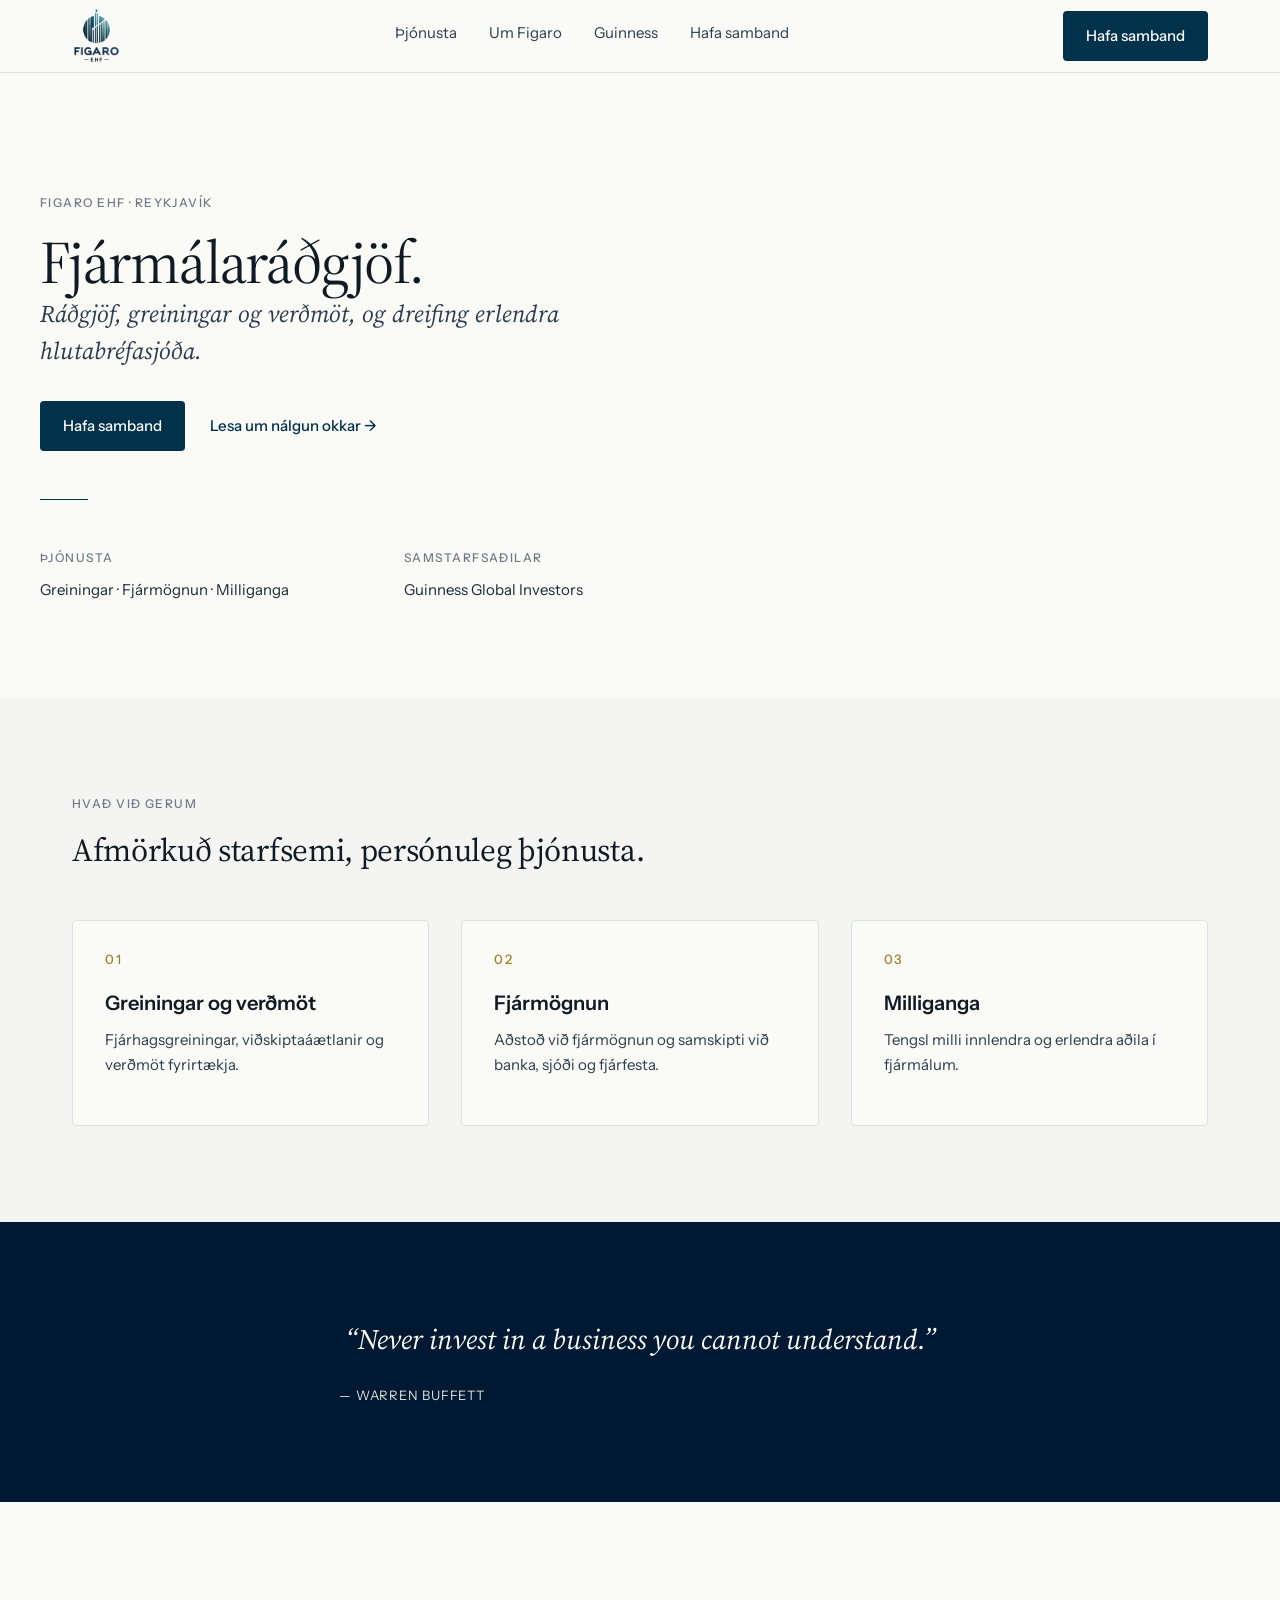
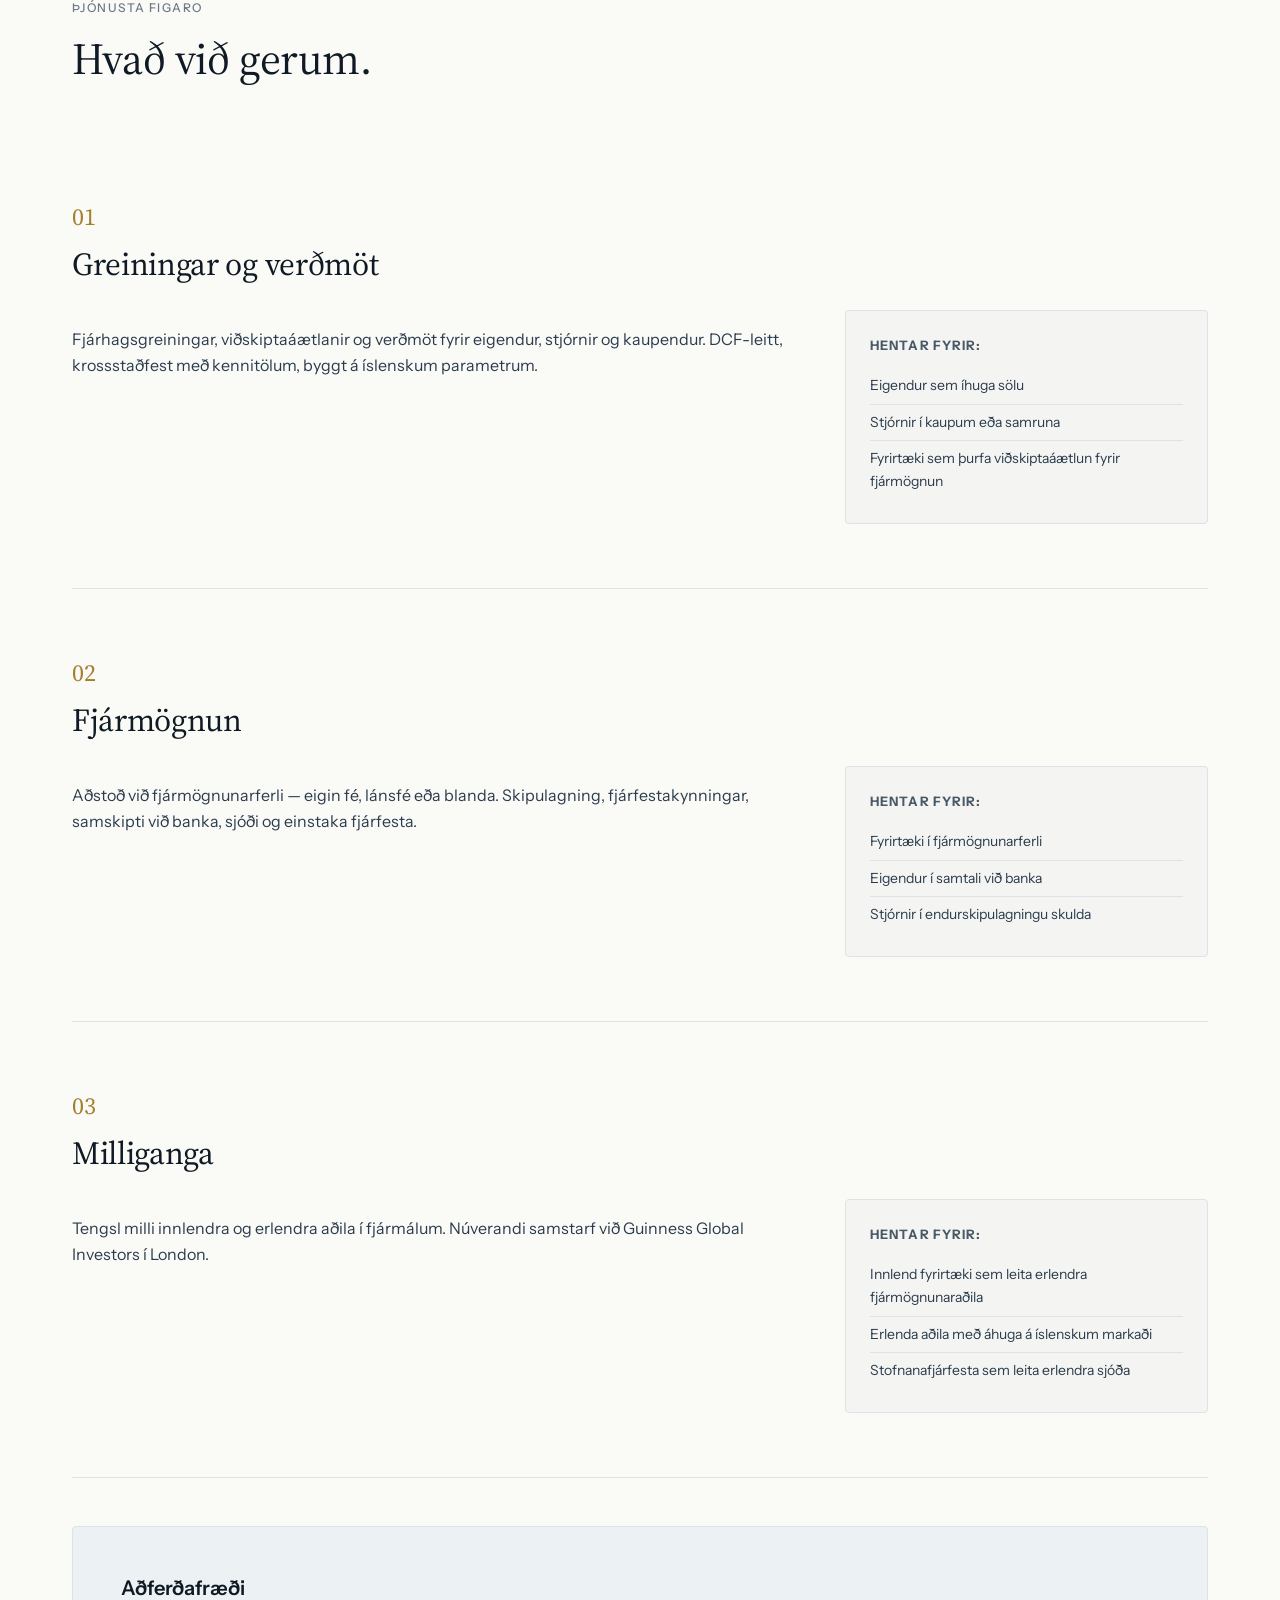
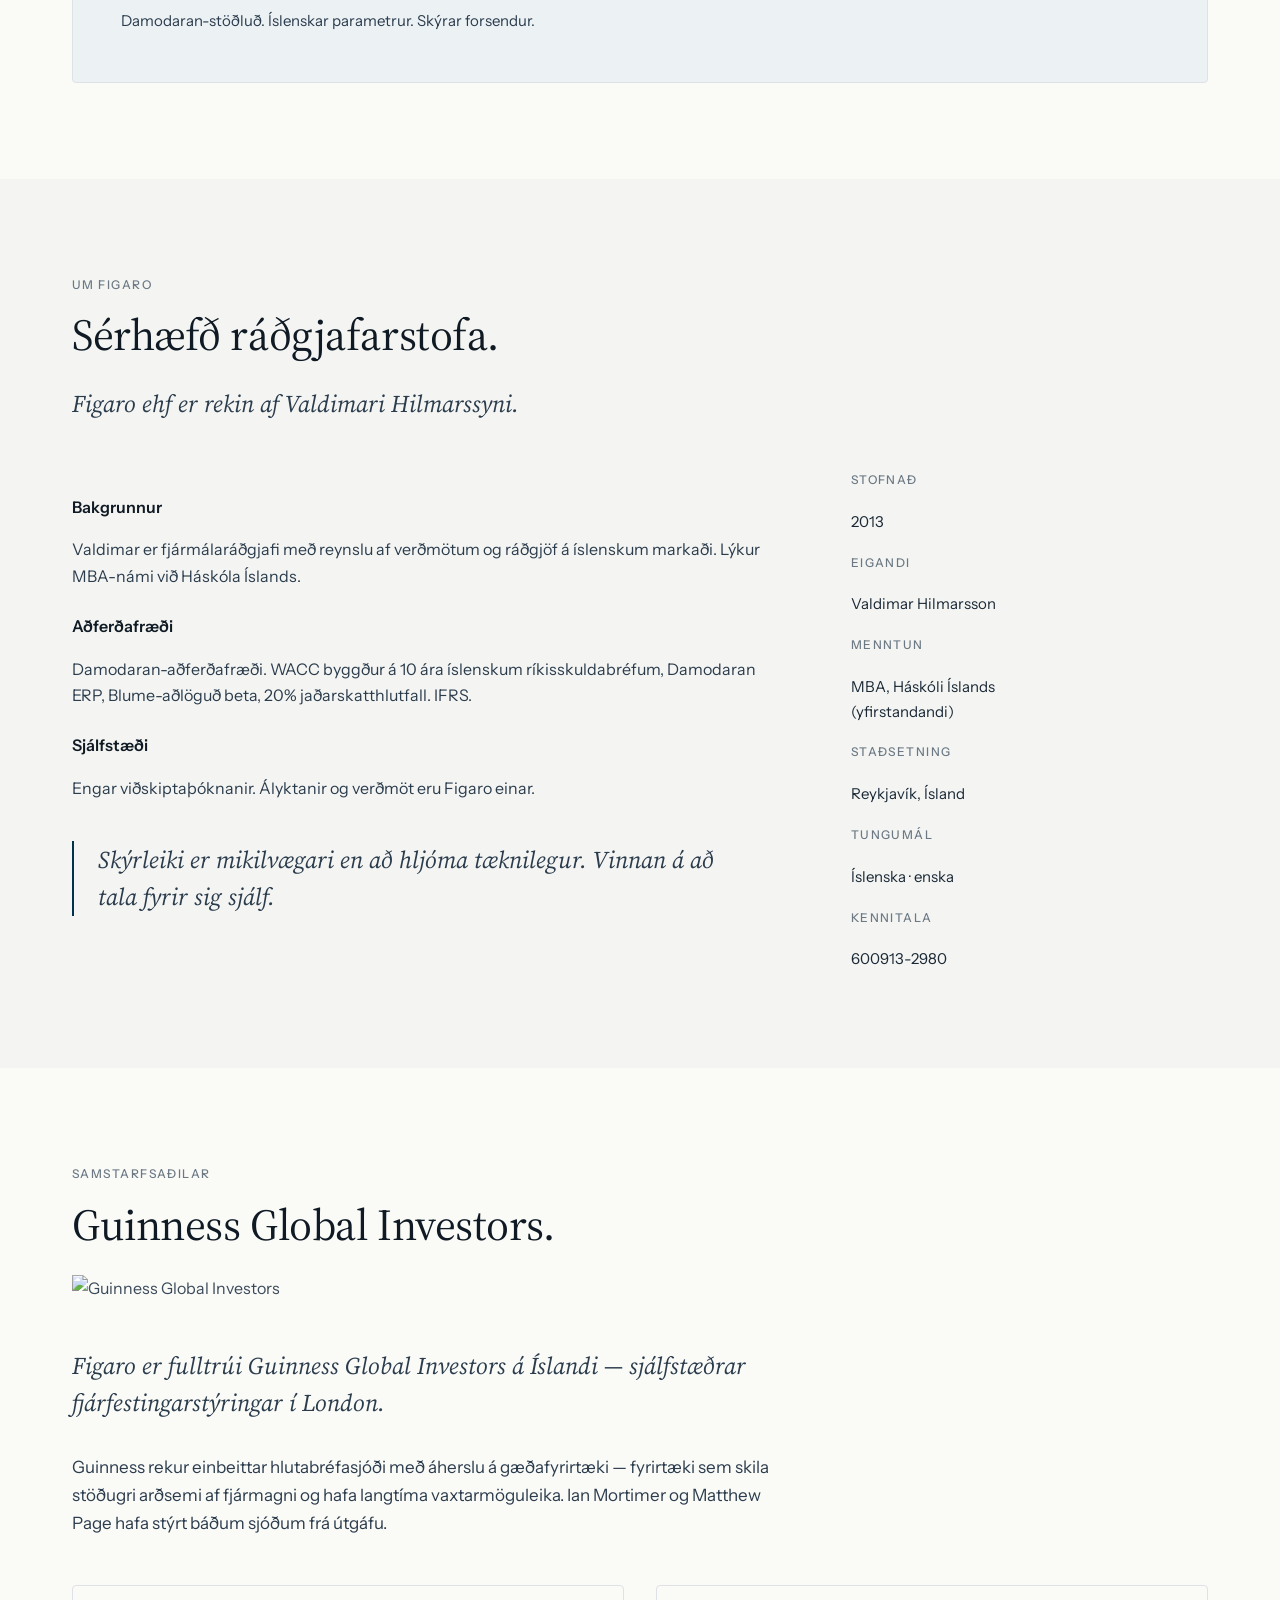
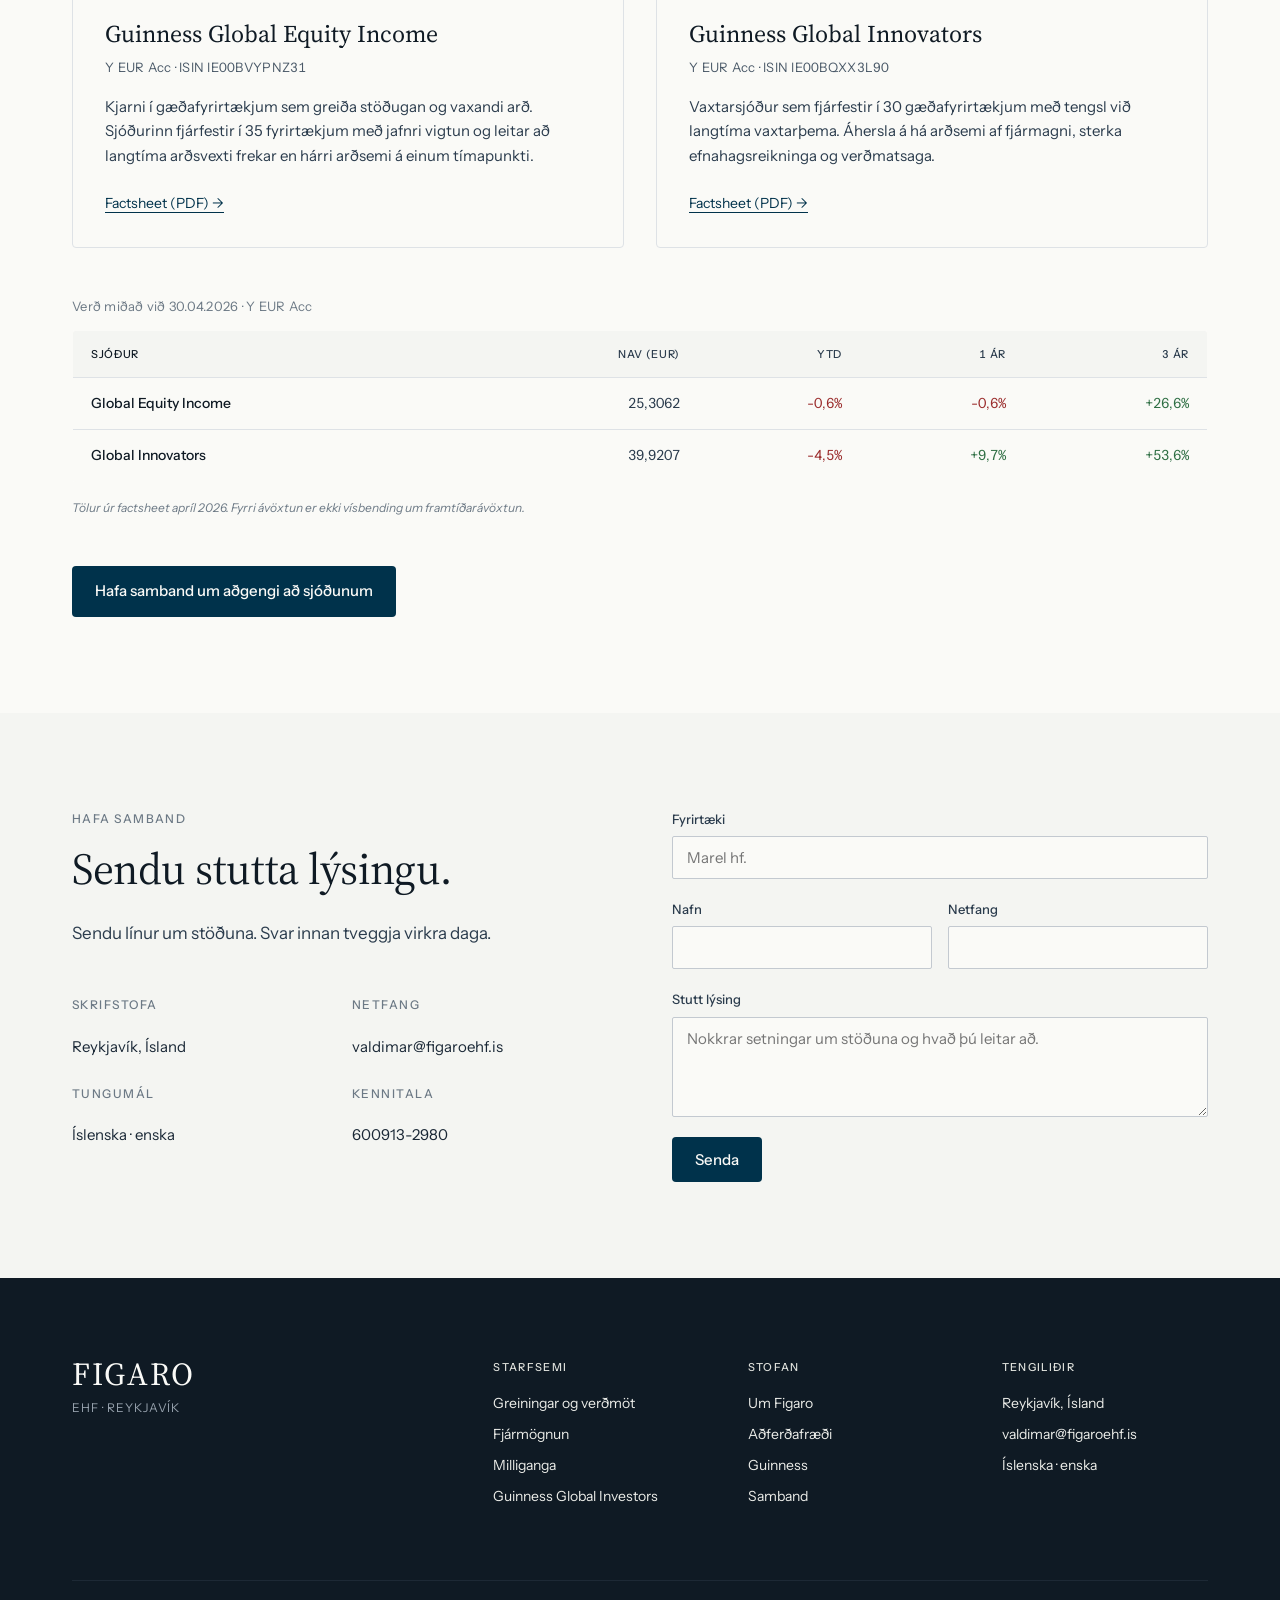
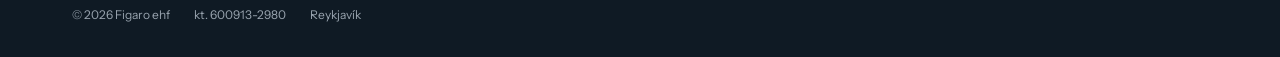
==== index.html @ 4310f443 "Buffett-kvott í dökka bandinu á forsíðu" ====
<!doctype html>
<html lang="is">
<head>
<meta charset="utf-8">
<meta name="viewport" content="width=device-width, initial-scale=1">
<title>Figaro ehf — Óháð verðmöt og fjármögnunarráðgjöf</title>
<link rel="preconnect" href="https://fonts.googleapis.com">
<link rel="preconnect" href="https://fonts.gstatic.com" crossorigin>
<link href="https://fonts.googleapis.com/css2?family=Source+Serif+4:ital,opsz,wght@0,8..60,400;0,8..60,500;0,8..60,600;1,8..60,400;1,8..60,500&family=Instrument+Sans:ital,wght@0,400;0,500;0,600;1,400&display=swap" rel="stylesheet">
<style>
:root {
  /* Navy */
  --navy-900:#001932; --navy-800:#00253E; --navy-700:#00324B; --navy-600:#194B64;
  --navy-500:#19647D; --navy-400:#327D96; --navy-300:#4B96AF;
  --navy-200:#8FB4C4; --navy-100:#D6E1E7; --navy-50:#ECF1F4;
  /* Sage */
  --sage-900:#1F3836; --sage-700:#326464; --sage-500:#5C8480;
  --sage-300:#9DB5B0; --sage-100:#E2EAE8;
  /* Brass */
  --brass-900:#5A4416; --brass-700:#A37E2C; --brass-500:#C49A47;
  --brass-400:#D4B16A; --brass-200:#E8D6A6; --brass-100:#F2E8D0;
  /* Paper */
  --paper-50:#FAFAF7; --paper-100:#F4F5F2; --paper-200:#ECEDE9; --paper-300:#DFE1DC;
  /* Ink */
  --ink-900:#0F1A24; --ink-800:#1A2836; --ink-700:#2B3C4D; --ink-600:#4A5968;
  --ink-500:#6C7985; --ink-400:#97A2AD; --ink-300:#C3C9D0; --ink-200:#DEE2E6; --ink-100:#EDEFF2;
  /* Semantic */
  --positive:#2F6F44; --negative:#9B2D2D; --caution:#B07A1F;
  /* Type */
  --font-display:'Source Serif 4','Source Serif Pro',Georgia,'Times New Roman',serif;
  --font-sans:'Instrument Sans',-apple-system,BlinkMacSystemFont,'Segoe UI',sans-serif;
}
*,*::before,*::after{box-sizing:border-box;}
html{scroll-behavior:smooth;}
body{
  margin:0;
  background:var(--paper-50);
  color:var(--ink-700);
  font-family:var(--font-sans);
  font-size:16px;
  line-height:1.65;
  -webkit-font-smoothing:antialiased;
}
a{color:var(--navy-700);text-decoration:none;border-bottom:1px solid currentColor;transition:color .15s;}
a:hover{color:var(--navy-900);}
.eyebrow{
  font-size:12px;font-weight:500;letter-spacing:.12em;text-transform:uppercase;
  color:var(--ink-500);display:block;margin-bottom:16px;
}
.eyebrow.light{color:var(--paper-200);}
.eyebrow.dim{color:var(--ink-500);}
.h-display{
  font-family:var(--font-display);font-weight:400;
  font-size:60px;line-height:1.1;letter-spacing:-.02em;color:var(--ink-900);margin:0;
}
.h1{
  font-family:var(--font-display);font-weight:400;
  font-size:44px;line-height:1.15;letter-spacing:-.01em;color:var(--ink-900);margin:0 0 24px;
}
.h2{
  font-family:var(--font-display);font-weight:400;
  font-size:32px;line-height:1.3;letter-spacing:-.01em;color:var(--ink-900);margin:0 0 16px;
}
.h3{
  font-family:var(--font-sans);font-weight:600;font-size:20px;line-height:1.3;
  color:var(--ink-900);margin:0 0 12px;
}
.lede{
  font-family:var(--font-display);font-style:italic;font-weight:400;
  font-size:24px;line-height:1.55;color:var(--ink-700);margin:0 0 32px;max-width:680px;
}
.body{margin:0 0 16px;color:var(--ink-700);}
.rule-brand{border:0;border-top:1px solid var(--navy-700);width:48px;margin:24px 0;}
.rule-brass{border:0;border-top:1px solid var(--brass-700);width:48px;margin:24px 0;}
.rule-thin{border:0;border-top:1px solid var(--ink-200);margin:32px 0;}
/* Container */
.container{max-width:1200px;margin:0 auto;padding:0 32px;}
.section{padding:96px 0;}
.section-alt{background:var(--paper-100);}
.section-dark{background:var(--navy-900);color:var(--paper-50);}
.section-dark .h1,.section-dark .h2,.section-dark .h3{color:var(--paper-50);}
.section-dark .body,.section-dark .lede{color:var(--paper-200);}
/* Header */
.header{
  position:sticky;top:0;background:var(--paper-50);
  border-bottom:1px solid var(--ink-200);z-index:50;
}
.header-inner{
  max-width:1200px;margin:0 auto;padding:0 32px;height:72px;
  display:flex;align-items:center;justify-content:space-between;gap:32px;
}
.brand{display:flex;align-items:center;text-decoration:none;border:0;}
.brand-logo{height:56px;width:auto;display:block;}
.nav{display:flex;align-items:center;gap:32px;}
.nav a{
  color:var(--ink-700);font-size:15px;border:0;padding-bottom:4px;
  border-bottom:1px solid transparent;
}
.nav a.active,.nav a:hover{color:var(--navy-700);border-bottom-color:var(--navy-700);}
.btn{
  display:inline-block;font-family:var(--font-sans);font-size:15px;font-weight:500;
  padding:12px 22px;border-radius:4px;border:1px solid transparent;
  cursor:pointer;transition:all .2s;text-decoration:none;
}
.btn-primary{background:var(--navy-700);color:var(--paper-50);}
.btn-primary:hover{background:var(--navy-900);color:var(--paper-50);border-color:var(--navy-900);}
.btn-ghost{background:transparent;color:var(--navy-700);border-color:transparent;padding-left:0;}
.btn-ghost:hover{color:var(--navy-900);}
/* Hero */
.hero{padding:120px 0 96px;}
.hero-actions{display:flex;align-items:center;gap:24px;margin:32px 0 48px;flex-wrap:wrap;}
.hero-actions a{border-bottom:0;}
.meta-strip{
  display:grid;grid-template-columns:repeat(2,minmax(0,1fr));gap:48px;
  padding-top:24px;max-width:680px;
}
.meta-strip > div{display:flex;flex-direction:column;gap:6px;}
.meta-strip .eyebrow{margin-bottom:4px;}
.meta-strip .value{font-size:15px;color:var(--ink-800);}
em{font-style:italic;}
/* Services */
.services-grid{
  display:grid;grid-template-columns:repeat(3,1fr);gap:32px;margin-top:48px;
}
.service-card{
  background:var(--paper-50);border:1px solid var(--ink-200);border-radius:4px;
  padding:32px;transition:all .2s;
}
.service-card:hover{
  box-shadow:0 1px 3px rgba(0,25,50,.07),0 1px 2px rgba(0,25,50,.04);
  border-color:var(--ink-300);
}
.service-num{
  font-family:var(--font-sans);font-size:13px;font-weight:500;letter-spacing:.12em;
  color:var(--brass-700);margin-bottom:24px;line-height:1;
}
.service-card .h3{margin-bottom:12px;}
.service-card .body{font-size:15px;}
/* Approach (dark band) */
.approach-inner{max-width:900px;margin:0 auto;}
.pullquote{
  font-family:var(--font-display);font-style:italic;font-size:32px;
  line-height:1.5;color:var(--paper-50);
  border-left:2px solid var(--brass-700);padding-left:32px;
  margin:32px 0 48px;max-width:800px;
}
.approach-grid{display:grid;grid-template-columns:1fr 1fr;gap:48px;}
.approach-grid h3{color:var(--paper-50);font-family:var(--font-sans);font-size:18px;margin-bottom:12px;}
.approach-grid p{color:var(--paper-200);font-size:15px;line-height:1.7;}
/* Partner logo (Guinness page) */
.partner-logo{
  height:48px;width:auto;display:block;
  margin:8px 0 24px;opacity:.92;
}
/* Funds (Guinness page) */
.fund-cards{display:grid;grid-template-columns:1fr 1fr;gap:32px;margin:48px 0;}
.fund-card{
  background:var(--paper-50);border:1px solid var(--ink-200);
  border-radius:4px;padding:32px;
}
.fund-card .h3{font-family:var(--font-display);font-weight:400;font-size:24px;color:var(--ink-900);margin-bottom:8px;}
.fund-card .meta{font-family:var(--font-sans);font-size:13px;color:var(--ink-600);margin-bottom:16px;letter-spacing:.02em;font-variant-numeric:tabular-nums;}
.fund-card p{font-size:15px;color:var(--ink-700);margin-bottom:20px;}
.fund-card a.factsheet{font-size:14px;}
.perf-table-wrap{margin-top:32px;}
.perf-table-head{
  font-family:var(--font-sans);font-size:13px;color:var(--ink-500);
  margin-bottom:12px;letter-spacing:.02em;
}
.perf-table{
  width:100%;border-collapse:collapse;
  font-family:var(--font-sans);font-variant-numeric:tabular-nums;font-feature-settings:"tnum" 1;
  background:var(--paper-50);border:1px solid var(--ink-200);border-radius:4px;
  overflow:hidden;
}
.perf-table th,.perf-table td{
  padding:14px 18px;text-align:right;font-size:14px;
  border-bottom:1px solid var(--ink-200);
}
.perf-table th{
  background:var(--paper-100);color:var(--ink-700);font-weight:500;
  text-transform:uppercase;letter-spacing:.06em;font-size:11px;
  font-family:var(--font-sans);
}
.perf-table th:first-child,.perf-table td:first-child{
  text-align:left;font-family:var(--font-sans);font-weight:500;color:var(--ink-900);
}
.perf-table tr:last-child td{border-bottom:0;}
.perf-table .pos{color:var(--positive);}
.perf-table .neg{color:var(--negative);}
.footnote{
  font-size:12px;color:var(--ink-500);margin-top:16px;font-style:italic;
}
/* Contact */
.contact-grid{display:grid;grid-template-columns:1fr 1fr;gap:64px;}
.contact-meta{display:grid;grid-template-columns:1fr 1fr;gap:24px;margin-top:32px;}
.contact-meta > div{display:flex;flex-direction:column;gap:4px;}
.contact-meta .value{font-size:15px;color:var(--ink-800);}
.form{display:flex;flex-direction:column;gap:20px;}
.form .field{display:flex;flex-direction:column;gap:6px;}
.form .field-row{display:grid;grid-template-columns:1fr 1fr;gap:16px;}
.form label{font-size:13px;color:var(--ink-700);font-weight:500;}
.form input,.form textarea{
  font-family:var(--font-sans);font-size:15px;
  padding:11px 14px;border:1px solid var(--ink-300);border-radius:2px;
  background:var(--paper-50);color:var(--ink-900);
}
.form input:focus,.form textarea:focus{
  outline:2px solid var(--navy-700);outline-offset:2px;border-color:var(--navy-700);
}
.form textarea{resize:vertical;min-height:96px;}
.form button{align-self:flex-start;}
/* Footer */
.footer{background:var(--ink-900);color:var(--paper-200);padding:80px 0 32px;}
.footer-top{display:grid;grid-template-columns:1fr 2fr;gap:64px;align-items:start;}
.footer-mark{display:flex;flex-direction:column;gap:8px;}
.footer-mark .wordmark{
  font-family:var(--font-display);font-size:32px;color:var(--paper-50);letter-spacing:.06em;line-height:1;
}
.footer-mark .wordmark-tag{
  font-size:12px;color:var(--ink-400);letter-spacing:.08em;text-transform:uppercase;
}
.footer-cols{display:grid;grid-template-columns:repeat(3,1fr);gap:48px;}
.footer-cols h4{
  font-size:11px;letter-spacing:.12em;text-transform:uppercase;
  color:var(--paper-300);font-weight:500;margin:0 0 16px;
}
.footer-cols a,.footer-cols span{
  display:block;color:var(--paper-200);font-size:14px;margin-bottom:8px;
  border:0;
}
.footer-cols a:hover{color:var(--paper-50);}
.footer-bottom{
  margin-top:64px;padding-top:24px;border-top:1px solid #1d2935;
  display:flex;gap:24px;font-size:12px;color:var(--ink-400);flex-wrap:wrap;
}
.section-head{margin-bottom:48px;}
.guinness-band{background:var(--navy-900);padding:96px 0;color:var(--paper-50);}
.guinness-band h2{color:var(--paper-50);font-style:italic;}
.guinness-band p{color:var(--paper-200);max-width:680px;margin:24px 0 32px;font-size:18px;line-height:1.7;}
.guinness-band a{color:var(--brass-400);border-bottom-color:var(--brass-400);}
.guinness-band a:hover{color:var(--brass-200);border-bottom-color:var(--brass-200);}
/* About two-col */
.about-grid{display:grid;grid-template-columns:2fr 1fr;gap:64px;margin-top:32px;}
.about-grid p{margin-bottom:20px;font-size:16px;}
.about-grid h4{font-family:var(--font-sans);font-weight:600;font-size:16px;color:var(--ink-900);margin:24px 0 8px;}
.about-meta{
  display:flex;flex-direction:column;gap:18px;
}
.about-meta > div{display:flex;flex-direction:column;gap:4px;}
.about-meta .value{font-size:15px;color:var(--ink-800);}
/* Service page sections */
.service-detail{padding:64px 0;border-bottom:1px solid var(--ink-200);}
.service-detail:last-child{border-bottom:0;}
.service-detail-num{font-family:var(--font-display);font-size:24px;color:var(--brass-700);margin-bottom:8px;}
.service-detail-grid{display:grid;grid-template-columns:2fr 1fr;gap:48px;margin-top:24px;}
.service-detail-grid p{font-size:16px;margin-bottom:16px;}
.suits-list{
  background:var(--paper-100);padding:24px;border-radius:4px;
  border:1px solid var(--ink-200);
}
.suits-list h4{font-size:13px;text-transform:uppercase;letter-spacing:.08em;color:var(--ink-600);margin:0 0 12px;}
.suits-list ul{margin:0;padding:0;list-style:none;}
.suits-list li{font-size:14px;padding:6px 0;color:var(--ink-700);border-bottom:1px solid var(--ink-200);}
.suits-list li:last-child{border-bottom:0;}
.method-band{
  background:var(--navy-50);padding:48px;margin-top:48px;border-radius:4px;
  border:1px solid var(--ink-200);
}
.method-band h3{margin-bottom:8px;}
.method-band p{margin:0;font-size:15px;}
/* Page anchor offset */
section[id]{scroll-margin-top:80px;}
/* Responsive */
@media (max-width:900px){
  .h-display{font-size:42px;} .h1{font-size:32px;} .h2{font-size:26px;}
  .services-grid,.fund-cards,.contact-grid,.about-grid,.service-detail-grid,.approach-grid{grid-template-columns:1fr;}
  .meta-strip{grid-template-columns:1fr;gap:24px;}
  .footer-top{grid-template-columns:1fr;gap:32px;}
  .footer-cols{grid-template-columns:1fr;gap:32px;}
  .header-inner{height:64px;gap:16px;}
  .nav{display:none;}
  .section{padding:64px 0;}
}
</style>
</head>
<body>

<header class="header">
  <div class="header-inner">
    <a class="brand" href="#forsida" aria-label="Figaro ehf">
      <img class="brand-logo" src="assets/figaro-logo.png" alt="Figaro ehf">
    </a>
    <nav class="nav">
      <a href="#thjonusta">Þjónusta</a>
      <a href="#um">Um Figaro</a>
      <a href="#guinness">Guinness</a>
      <a href="#samband">Hafa samband</a>
    </nav>
    <a href="#samband" class="btn btn-primary">Hafa samband</a>
  </div>
</header>

<!-- ============================================================
     PAGE 1 — FORSÍÐA
============================================================ -->
<section id="forsida" class="hero container">
  <div class="eyebrow">Figaro ehf · Reykjavík</div>
  <h1 class="h-display">Fjármálaráðgjöf.</h1>
  <p class="lede">
    Ráðgjöf, greiningar og verðmöt, og dreifing erlendra hlutabréfasjóða.
  </p>
  <div class="hero-actions">
    <a href="#samband" class="btn btn-primary">Hafa samband</a>
    <a href="#um" class="btn btn-ghost">Lesa um nálgun okkar →</a>
  </div>
  <hr class="rule-brand">
  <div class="meta-strip">
    <div><span class="eyebrow">Þjónusta</span><span class="value">Greiningar · Fjármögnun · Milliganga</span></div>
    <div><span class="eyebrow">Samstarfsaðilar</span><span class="value">Guinness Global Investors</span></div>
  </div>
</section>

<section class="section section-alt">
  <div class="container">
    <div class="section-head">
      <div class="eyebrow">Hvað við gerum</div>
      <h2 class="h2">Afmörkuð starfsemi, persónuleg þjónusta.</h2>
    </div>
    <div class="services-grid">
      <article class="service-card">
        <div class="service-num">01</div>
        <h3 class="h3">Greiningar og verðmöt</h3>
        <p class="body">Fjárhagsgreiningar, viðskiptaáætlanir og verðmöt fyrirtækja.</p>
      </article>
      <article class="service-card">
        <div class="service-num">02</div>
        <h3 class="h3">Fjármögnun</h3>
        <p class="body">Aðstoð við fjármögnun og samskipti við banka, sjóði og fjárfesta.</p>
      </article>
      <article class="service-card">
        <div class="service-num">03</div>
        <h3 class="h3">Milliganga</h3>
        <p class="body">Tengsl milli innlendra og erlendra aðila í fjármálum.</p>
      </article>
    </div>
  </div>
</section>

<!-- Approach band on home -->
<section class="guinness-band">
  <div class="container" style="text-align:center;">
    <p style="font-family:var(--font-display);font-style:italic;font-size:28px;line-height:1.5;color:var(--paper-50);max-width:760px;margin:0 auto;">
      &ldquo;Never invest in a business you cannot understand.&rdquo;
    </p>
    <p style="font-family:var(--font-sans);font-size:13px;letter-spacing:.06em;text-transform:uppercase;color:var(--paper-300);margin:24px 0 0;">
      — Warren Buffett
    </p>
  </div>
</section>

<!-- ============================================================
     PAGE 2 — ÞJÓNUSTA
============================================================ -->
<section id="thjonusta" class="section">
  <div class="container">
    <div class="section-head">
      <div class="eyebrow">Þjónusta Figaro</div>
      <h2 class="h1">Hvað við gerum.</h2>
    </div>

    <div class="service-detail">
      <div class="service-detail-num">01</div>
      <h3 class="h2">Greiningar og verðmöt</h3>
      <div class="service-detail-grid">
        <div>
          <p>Fjárhagsgreiningar, viðskiptaáætlanir og verðmöt fyrir eigendur, stjórnir og kaupendur. DCF-leitt, krossstaðfest með kennitölum, byggt á íslenskum parametrum.</p>
        </div>
        <div class="suits-list">
          <h4>Hentar fyrir:</h4>
          <ul>
            <li>Eigendur sem íhuga sölu</li>
            <li>Stjórnir í kaupum eða samruna</li>
            <li>Fyrirtæki sem þurfa viðskiptaáætlun fyrir fjármögnun</li>
          </ul>
        </div>
      </div>
    </div>

    <div class="service-detail">
      <div class="service-detail-num">02</div>
      <h3 class="h2">Fjármögnun</h3>
      <div class="service-detail-grid">
        <div>
          <p>Aðstoð við fjármögnunarferli — eigin fé, lánsfé eða blanda. Skipulagning, fjárfestakynningar, samskipti við banka, sjóði og einstaka fjárfesta.</p>
        </div>
        <div class="suits-list">
          <h4>Hentar fyrir:</h4>
          <ul>
            <li>Fyrirtæki í fjármögnunarferli</li>
            <li>Eigendur í samtali við banka</li>
            <li>Stjórnir í endurskipulagningu skulda</li>
          </ul>
        </div>
      </div>
    </div>

    <div class="service-detail">
      <div class="service-detail-num">03</div>
      <h3 class="h2">Milliganga</h3>
      <div class="service-detail-grid">
        <div>
          <p>Tengsl milli innlendra og erlendra aðila í fjármálum. Núverandi samstarf við Guinness Global Investors í London.</p>
        </div>
        <div class="suits-list">
          <h4>Hentar fyrir:</h4>
          <ul>
            <li>Innlend fyrirtæki sem leita erlendra fjármögnunaraðila</li>
            <li>Erlenda aðila með áhuga á íslenskum markaði</li>
            <li>Stofnanafjárfesta sem leita erlendra sjóða</li>
          </ul>
        </div>
      </div>
    </div>

    <div class="method-band">
      <h3 class="h3">Aðferðafræði</h3>
      <p>Damodaran-stöðluð. Íslenskar parametrur. Skýrar forsendur.</p>
    </div>
  </div>
</section>

<!-- ============================================================
     PAGE 3 — UM FIGARO
============================================================ -->
<section id="um" class="section section-alt">
  <div class="container">
    <div class="section-head">
      <div class="eyebrow">Um Figaro</div>
      <h2 class="h1">Sérhæfð ráðgjafarstofa.</h2>
      <p class="lede">Figaro ehf er rekin af Valdimari Hilmarssyni.</p>
    </div>

    <div class="about-grid">
      <div>
        <h4>Bakgrunnur</h4>
        <p>Valdimar er fjármálaráðgjafi með reynslu af verðmötum og ráðgjöf á íslenskum markaði. Lýkur MBA-námi við Háskóla Íslands.</p>

        <h4>Aðferðafræði</h4>
        <p>Damodaran-aðferðafræði. WACC byggður á 10 ára íslenskum ríkisskuldabréfum, Damodaran ERP, Blume-aðlöguð beta, 20% jaðarskatthlutfall. IFRS.</p>

        <h4>Sjálfstæði</h4>
        <p>Engar viðskiptaþóknanir. Ályktanir og verðmöt eru Figaro einar.</p>

        <blockquote class="lede" style="border-left:2px solid var(--navy-700);padding-left:24px;margin-top:40px;">
          Skýrleiki er mikilvægari en að hljóma tæknilegur. Vinnan á að tala fyrir sig sjálf.
        </blockquote>
      </div>

      <aside class="about-meta">
        <div><span class="eyebrow">Stofnað</span><span class="value">2013</span></div>
        <div><span class="eyebrow">Eigandi</span><span class="value">Valdimar Hilmarsson</span></div>
        <div><span class="eyebrow">Menntun</span><span class="value">MBA, Háskóli Íslands<br>(yfirstandandi)</span></div>
        <div><span class="eyebrow">Staðsetning</span><span class="value">Reykjavík, Ísland</span></div>
        <div><span class="eyebrow">Tungumál</span><span class="value">Íslenska · enska</span></div>
        <div><span class="eyebrow">Kennitala</span><span class="value">600913-2980</span></div>
      </aside>
    </div>
  </div>
</section>

<!-- ============================================================
     PAGE 4 — GUINNESS GLOBAL INVESTORS
============================================================ -->
<section id="guinness" class="section">
  <div class="container">
    <div class="section-head">
      <div class="eyebrow">Samstarfsaðilar</div>
      <h2 class="h1">Guinness Global Investors.</h2>
      <!-- Hot-linked from guinnessgi.com — replace with local copy in assets/ if desired. -->
      <img class="partner-logo" src="https://www.guinnessgi.com/themes/custom/gam/logo.svg" alt="Guinness Global Investors">
      <p class="lede">
        Figaro er fulltrúi Guinness Global Investors á Íslandi — sjálfstæðrar fjárfestingarstýringar í London.
      </p>
      <p class="body" style="font-size:17px;max-width:720px;">
        Guinness rekur einbeittar hlutabréfasjóði með áherslu á gæðafyrirtæki — fyrirtæki sem skila stöðugri arðsemi af fjármagni og hafa langtíma vaxtarmöguleika. Ian Mortimer og Matthew Page hafa stýrt báðum sjóðum frá útgáfu.
      </p>
    </div>

    <div class="fund-cards">
      <article class="fund-card">
        <h3 class="h3">Guinness Global Equity Income</h3>
        <div class="meta">Y EUR Acc · ISIN IE00BVYPNZ31</div>
        <p>Kjarni í gæðafyrirtækjum sem greiða stöðugan og vaxandi arð. Sjóðurinn fjárfestir í 35 fyrirtækjum með jafnri vigtun og leitar að langtíma arðsvexti frekar en hárri arðsemi á einum tímapunkti.</p>
        <a class="factsheet" href="https://www.guinnessgi.com/sites/default/files/factsheets/guinness-global-equity-income-fund-en.pdf" target="_blank" rel="noopener">Factsheet (PDF) →</a>
      </article>
      <article class="fund-card">
        <h3 class="h3">Guinness Global Innovators</h3>
        <div class="meta">Y EUR Acc · ISIN IE00BQXX3L90</div>
        <p>Vaxtarsjóður sem fjárfestir í 30 gæðafyrirtækjum með tengsl við langtíma vaxtarþema. Áhersla á há arðsemi af fjármagni, sterka efnahagsreikninga og verðmatsaga.</p>
        <a class="factsheet" href="https://www.guinnessgi.com/sites/default/files/factsheets/guinness-global-innovators-fund-en.pdf" target="_blank" rel="noopener">Factsheet (PDF) →</a>
      </article>
    </div>

    <div class="perf-table-wrap">
      <div class="perf-table-head">Verð miðað við 30.04.2026 · Y EUR Acc</div>
      <table class="perf-table">
        <thead>
          <tr>
            <th>Sjóður</th>
            <th>NAV (EUR)</th>
            <th>YTD</th>
            <th>1 ár</th>
            <th>3 ár</th>
          </tr>
        </thead>
        <tbody>
          <tr>
            <td>Global Equity Income</td>
            <td>25,3062</td>
            <td class="neg">-0,6%</td>
            <td class="neg">-0,6%</td>
            <td class="pos">+26,6%</td>
          </tr>
          <tr>
            <td>Global Innovators</td>
            <td>39,9207</td>
            <td class="neg">-4,5%</td>
            <td class="pos">+9,7%</td>
            <td class="pos">+53,6%</td>
          </tr>
        </tbody>
      </table>
      <div class="footnote">Tölur úr factsheet apríl 2026. Fyrri ávöxtun er ekki vísbending um framtíðarávöxtun.</div>
    </div>

    <div style="margin-top:48px;">
      <a href="#samband" class="btn btn-primary">Hafa samband um aðgengi að sjóðunum</a>
    </div>
  </div>
</section>

<!-- ============================================================
     PAGE 5 — HAFA SAMBAND
============================================================ -->
<section id="samband" class="section section-alt">
  <div class="container">
    <div class="contact-grid">
      <div>
        <div class="eyebrow">Hafa samband</div>
        <h2 class="h1">Sendu stutta lýsingu.</h2>
        <p class="body" style="font-size:17px;">
          Sendu línur um stöðuna. Svar innan tveggja virkra daga.
        </p>
        <div class="contact-meta" style="margin-top:48px;">
          <div><span class="eyebrow">Skrifstofa</span><span class="value">Reykjavík, Ísland</span></div>
          <div><span class="eyebrow">Netfang</span><span class="value">valdimar@figaroehf.is</span></div>
          <div><span class="eyebrow">Tungumál</span><span class="value">Íslenska · enska</span></div>
          <div><span class="eyebrow">Kennitala</span><span class="value">600913-2980</span></div>
        </div>
      </div>
      <!-- Form: replace YOUR_FORM_ID below with the ID from formspree.io after sign-up. -->
      <form class="form" action="https://formspree.io/f/YOUR_FORM_ID" method="POST">
        <div class="field">
          <label for="company">Fyrirtæki</label>
          <input id="company" name="company" type="text" placeholder="Marel hf." required>
        </div>
        <div class="field-row">
          <div class="field">
            <label for="name">Nafn</label>
            <input id="name" name="name" type="text" required>
          </div>
          <div class="field">
            <label for="email">Netfang</label>
            <input id="email" name="email" type="email" required>
          </div>
        </div>
        <div class="field">
          <label for="note">Stutt lýsing</label>
          <textarea id="note" name="note" rows="4" placeholder="Nokkrar setningar um stöðuna og hvað þú leitar að."></textarea>
        </div>
        <!-- Honeypot anti-spam field (hidden from users; bots fill it). -->
        <input type="text" name="_gotcha" style="display:none" tabindex="-1" autocomplete="off">
        <input type="hidden" name="_subject" value="Ný fyrirspurn frá figaroehf.is">
        <button type="submit" class="btn btn-primary">Senda</button>
      </form>
    </div>
  </div>
</section>

<!-- Footer -->
<footer class="footer">
  <div class="container">
    <div class="footer-top">
      <div class="footer-mark">
        <span class="wordmark">FIGARO</span>
        <span class="wordmark-tag">ehf · Reykjavík</span>
      </div>
      <div class="footer-cols">
        <div>
          <h4>Starfsemi</h4>
          <a href="#thjonusta">Greiningar og verðmöt</a>
          <a href="#thjonusta">Fjármögnun</a>
          <a href="#thjonusta">Milliganga</a>
          <a href="#guinness">Guinness Global Investors</a>
        </div>
        <div>
          <h4>Stofan</h4>
          <a href="#um">Um Figaro</a>
          <a href="#um">Aðferðafræði</a>
          <a href="#guinness">Guinness</a>
          <a href="#samband">Samband</a>
        </div>
        <div>
          <h4>Tengiliðir</h4>
          <span>Reykjavík, Ísland</span>
          <span>valdimar@figaroehf.is</span>
          <span>Íslenska · enska</span>
        </div>
      </div>
    </div>
    <div class="footer-bottom">
      <span>© 2026 Figaro ehf</span>
      <span>kt. 600913-2980</span>
      <span>Reykjavík</span>
    </div>
  </div>
</footer>

</body>
</html>
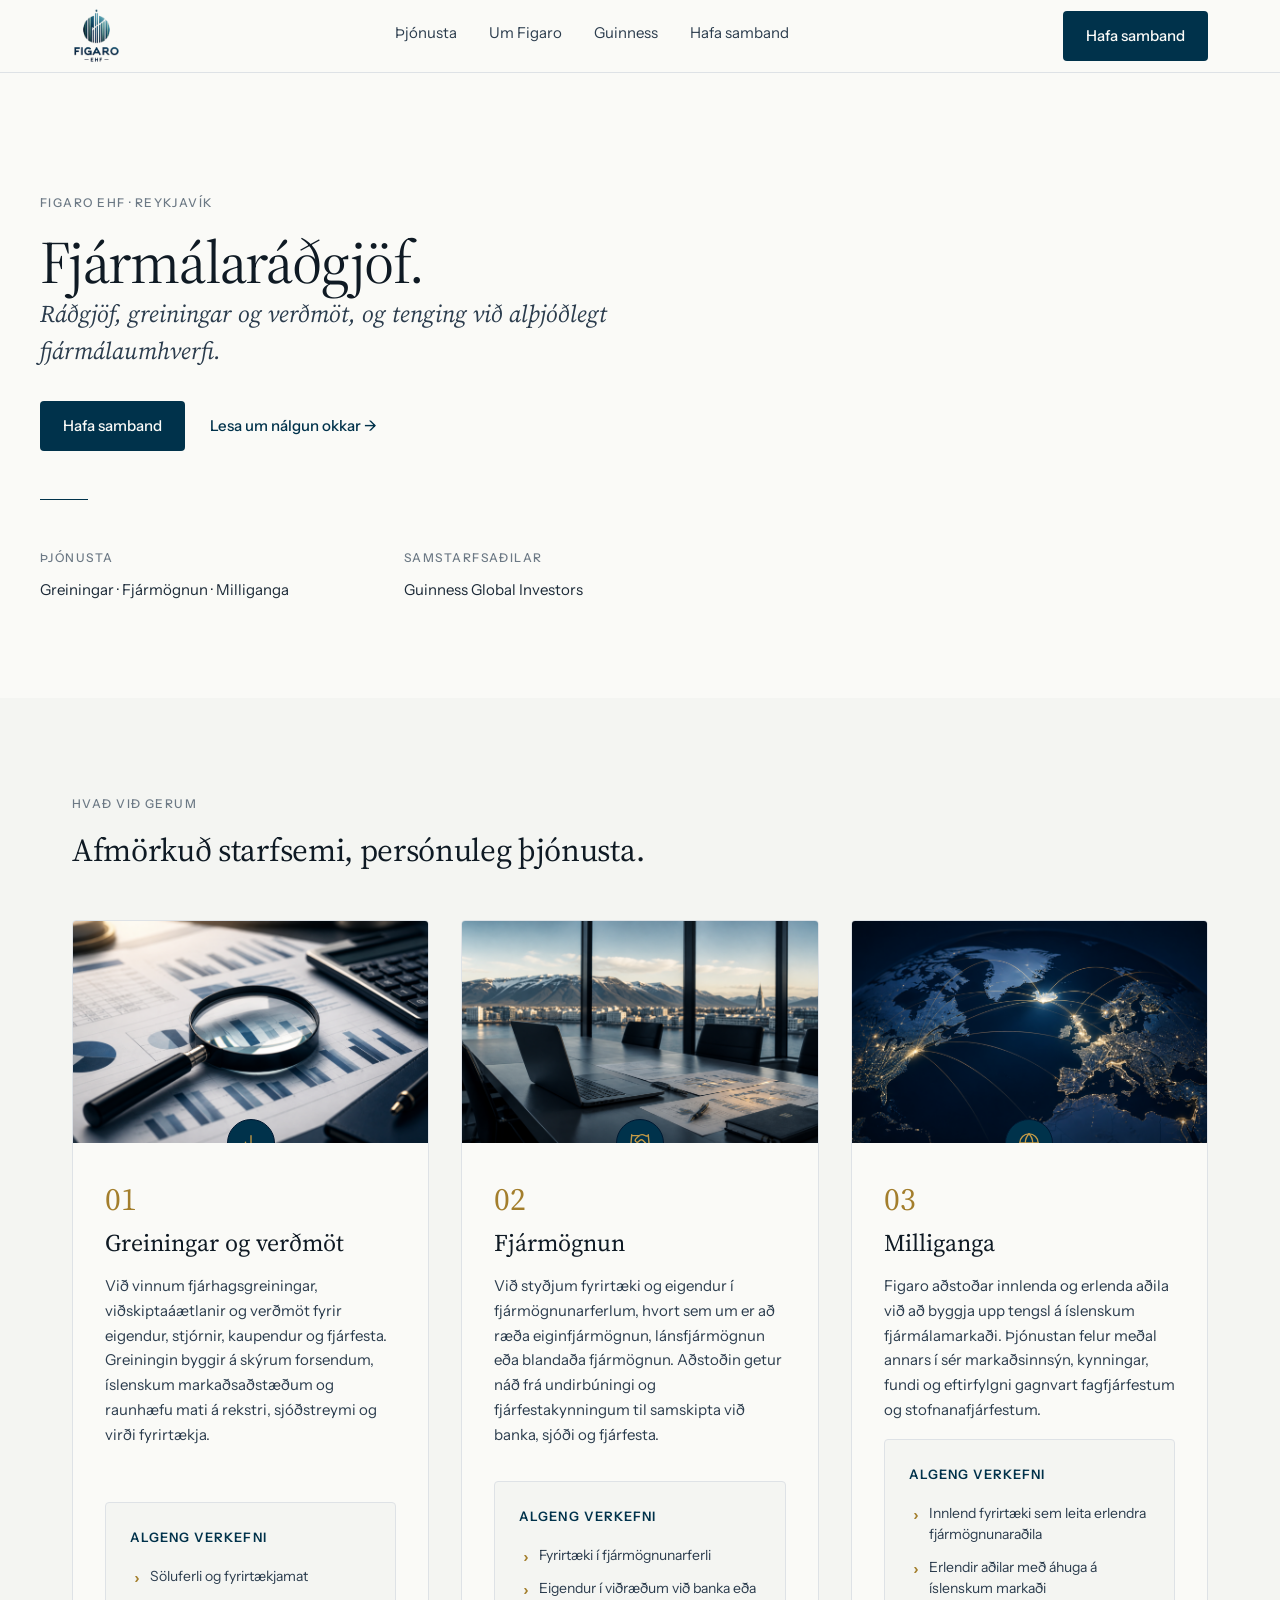
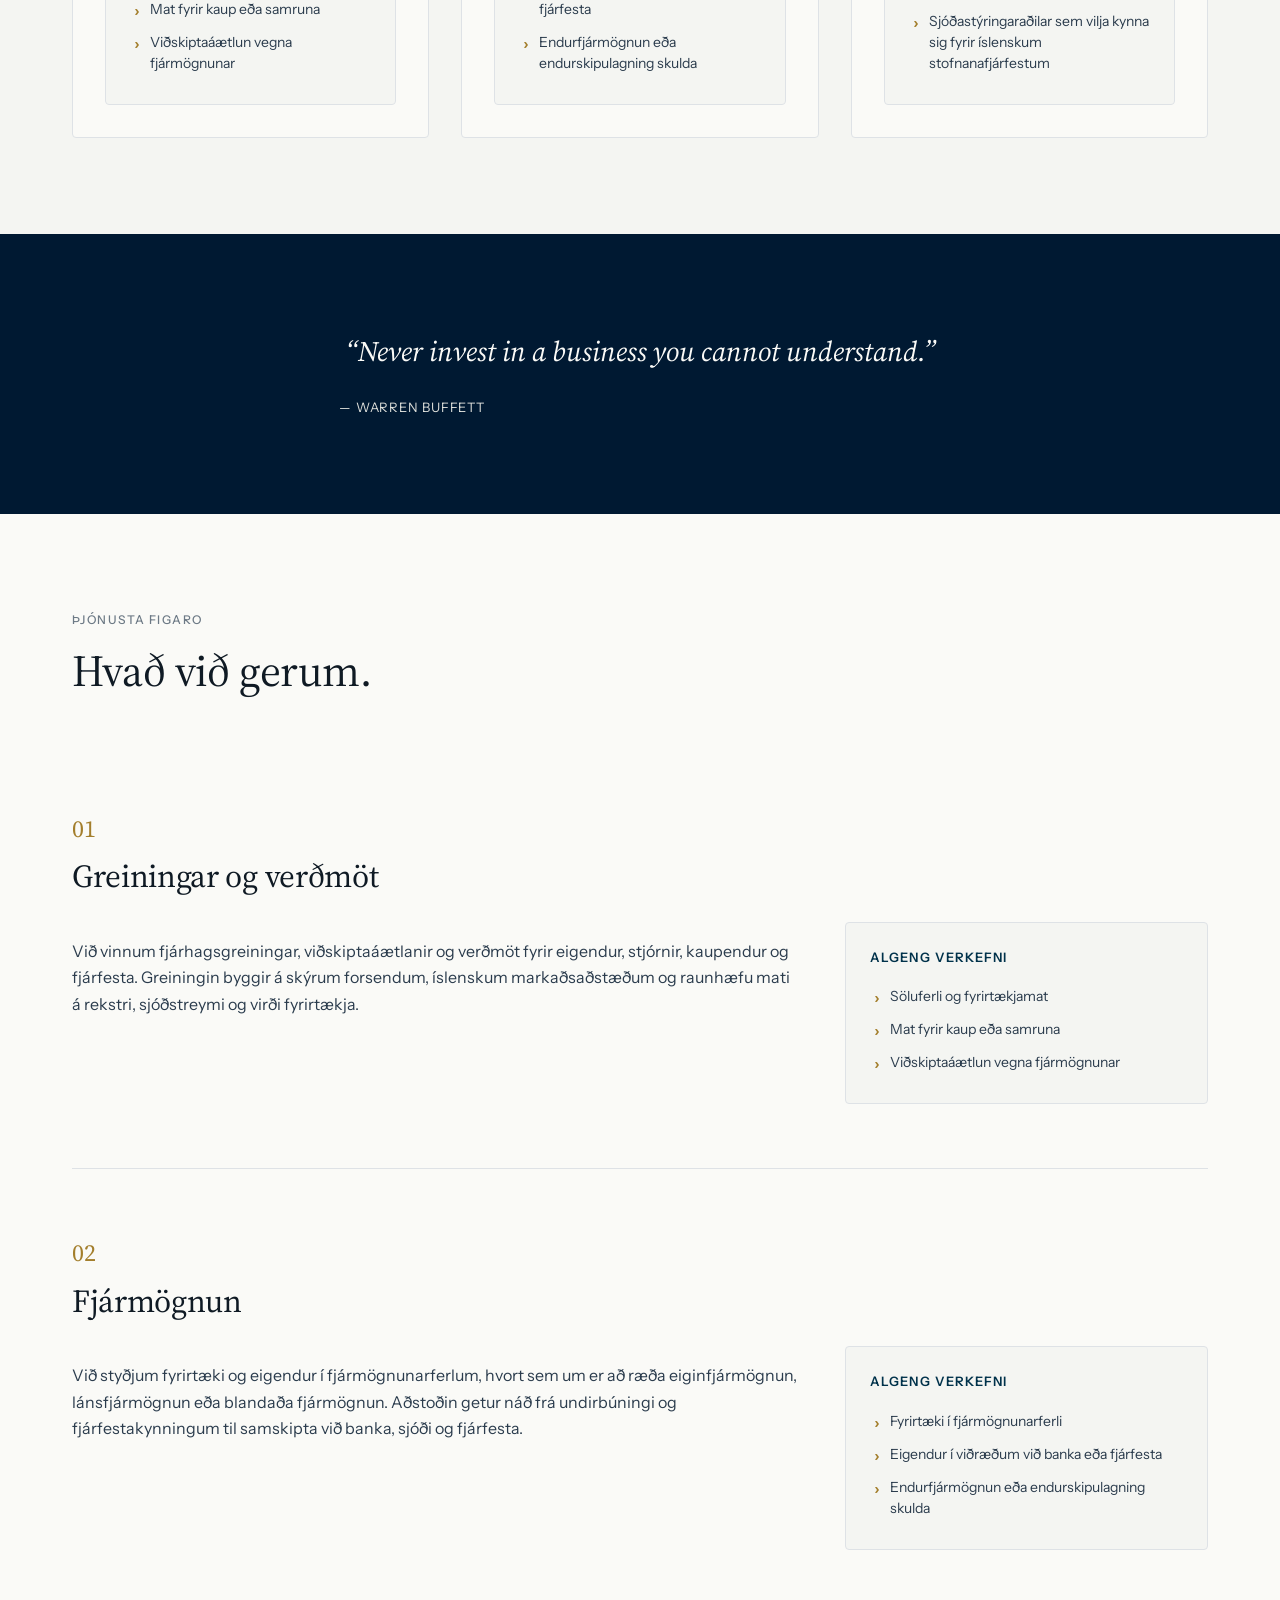
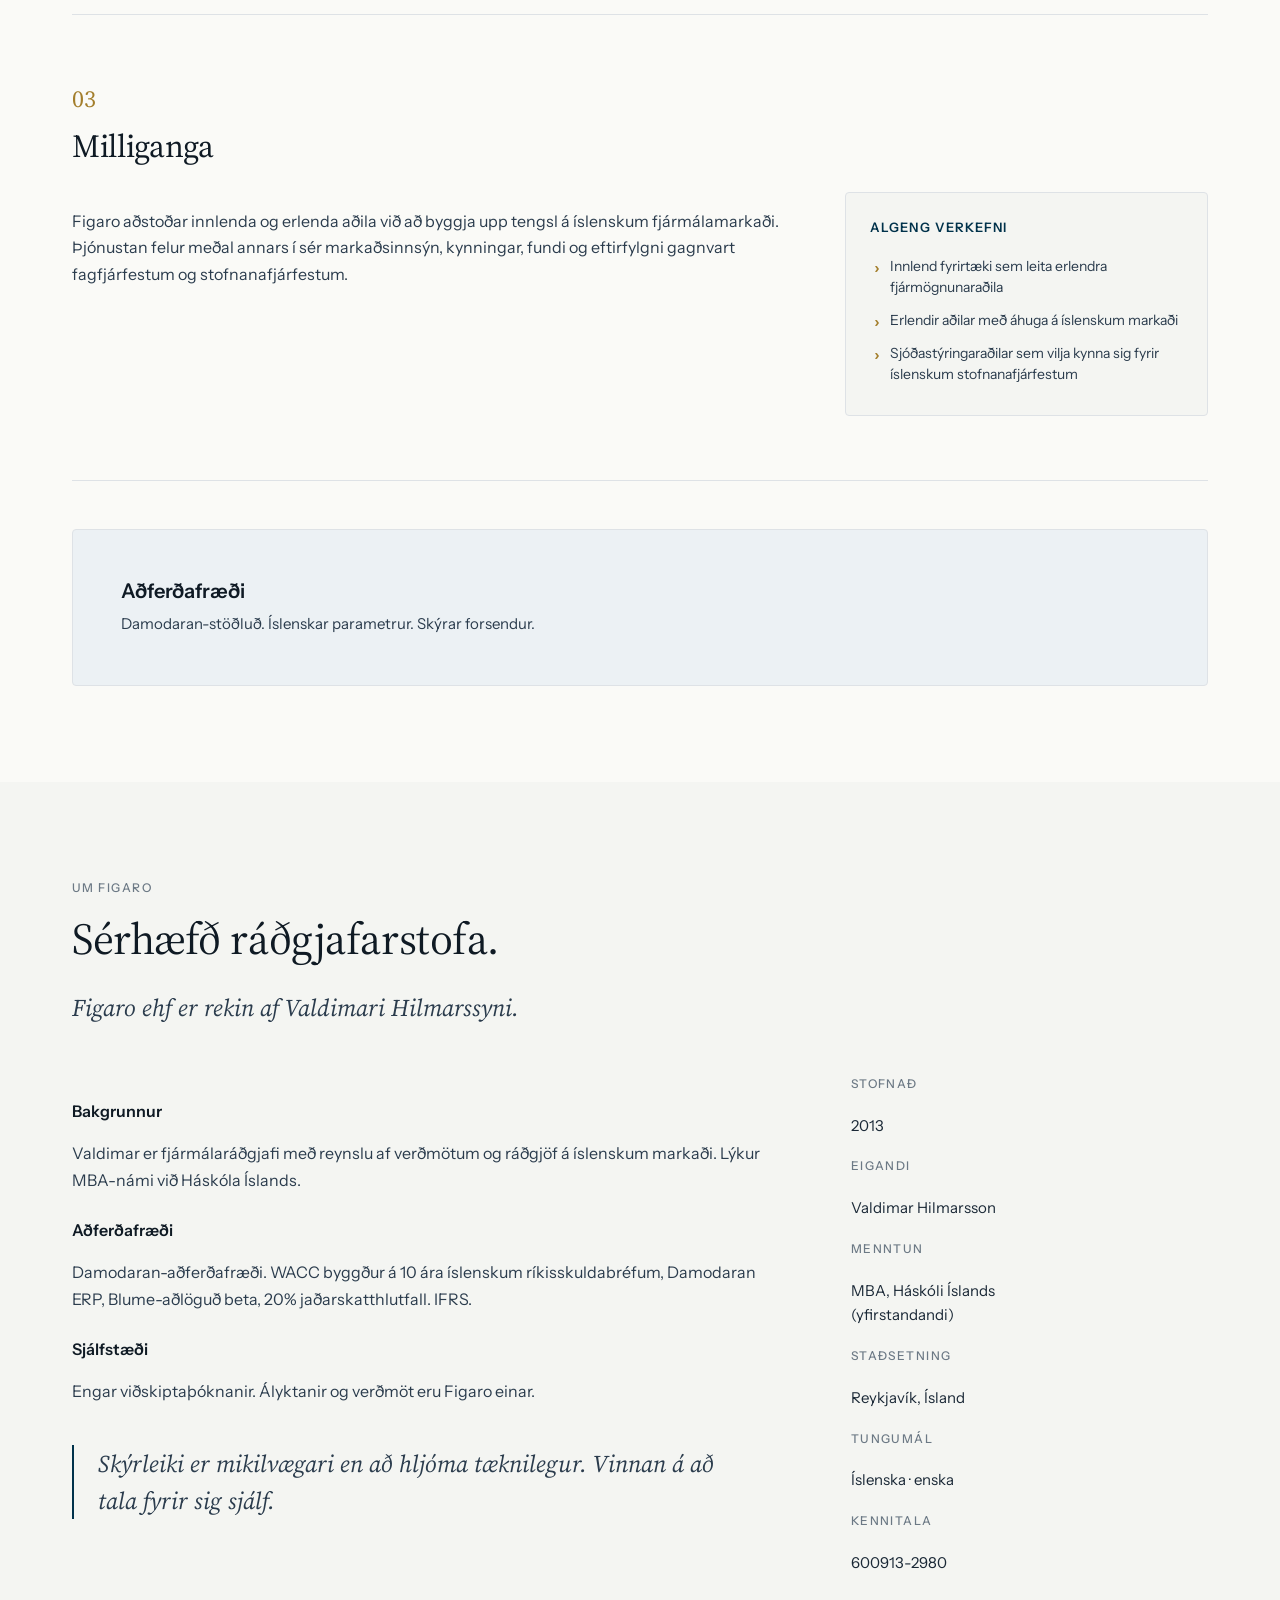
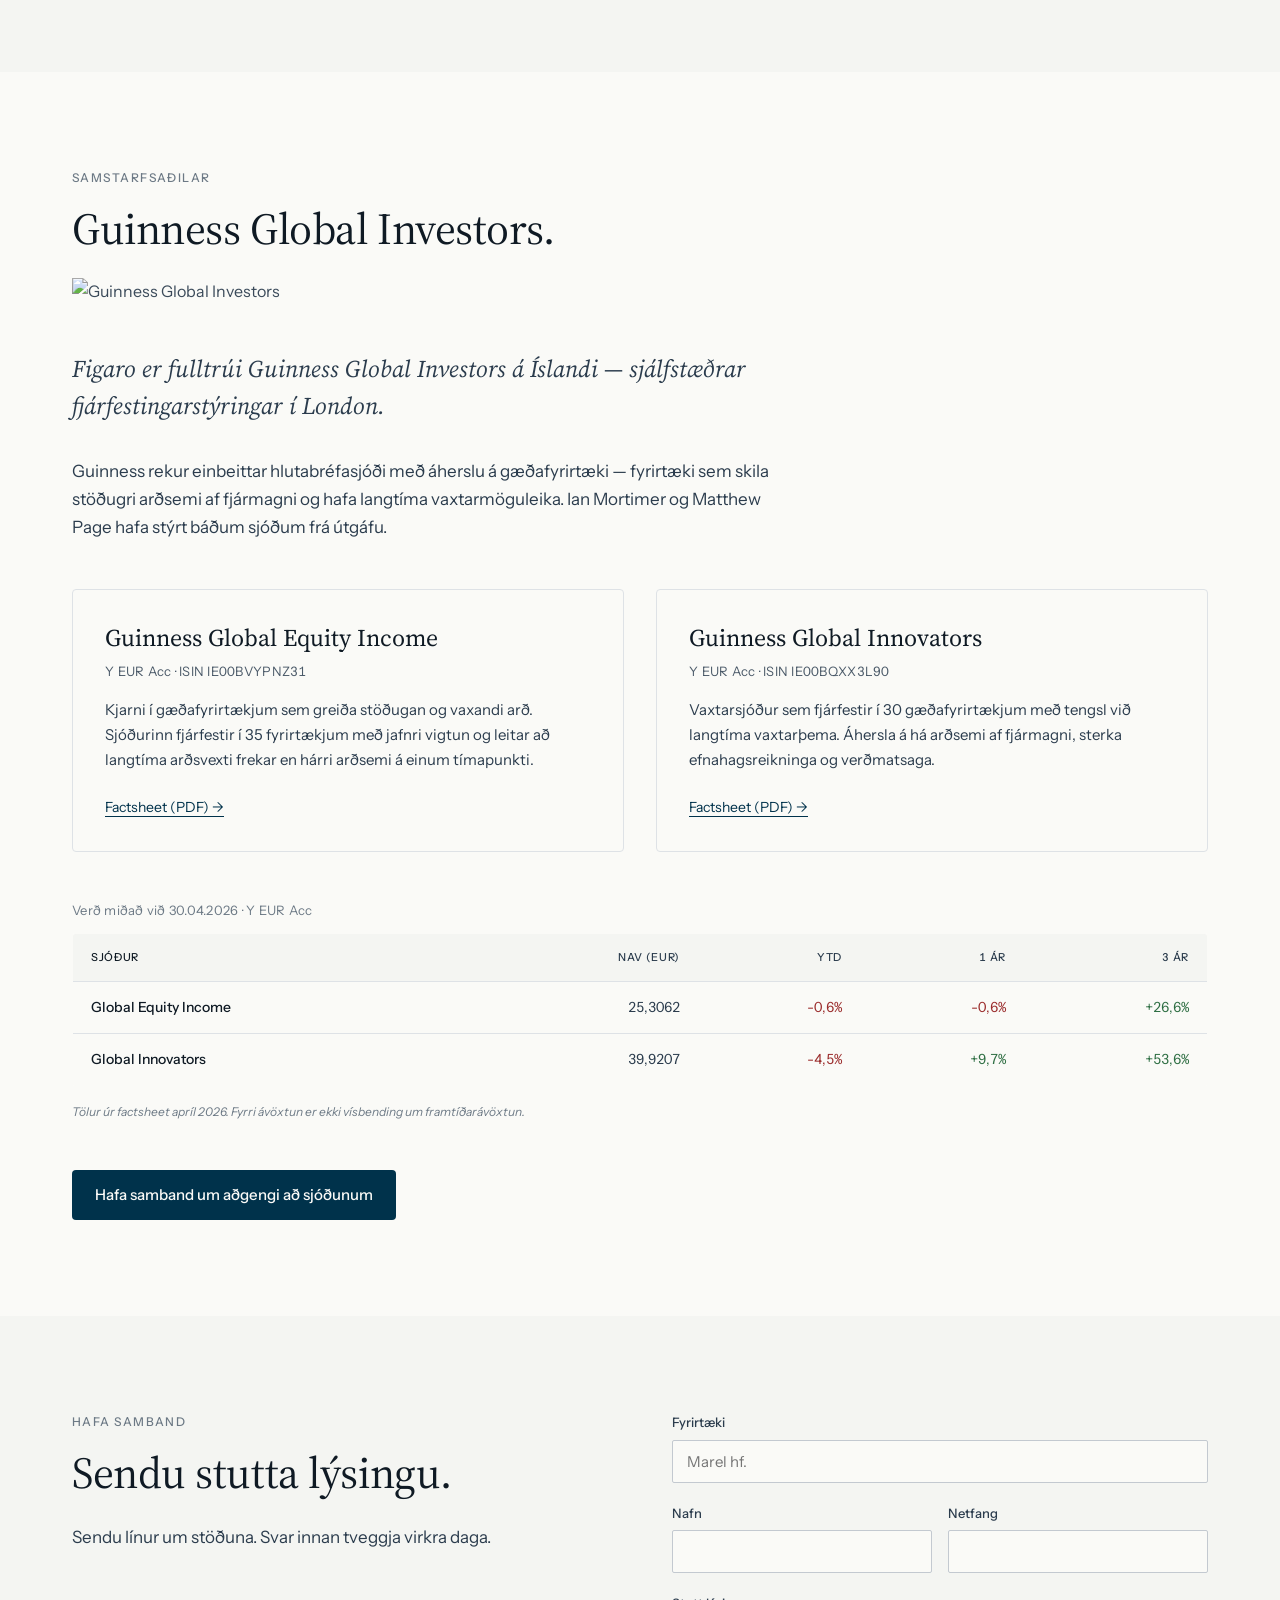
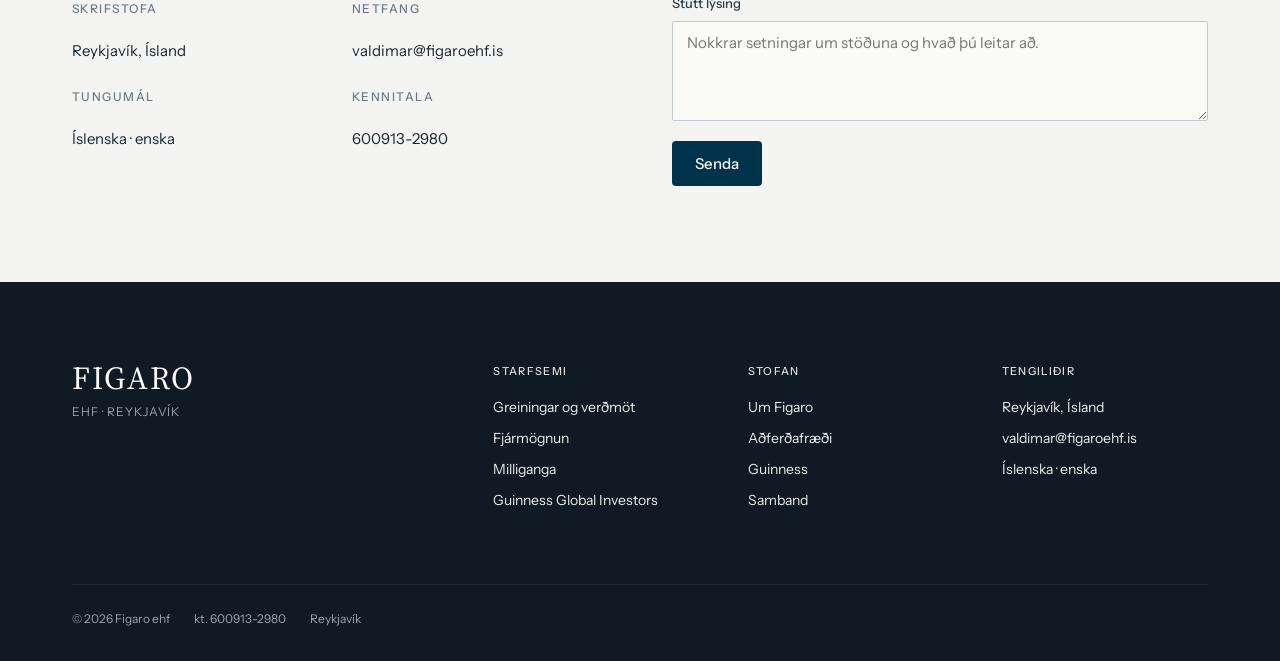
==== commit 6d623b18: "Sync við ChatGPT-design: lede, Algeng verkefni, brass arrows, list-orðalag" ====
--- a/index.html
+++ b/index.html
@@ -124,18 +124,42 @@
 }
 .service-card{
   background:var(--paper-50);border:1px solid var(--ink-200);border-radius:4px;
-  padding:32px;transition:all .2s;
+  overflow:hidden;display:flex;flex-direction:column;transition:all .2s;
 }
 .service-card:hover{
-  box-shadow:0 1px 3px rgba(0,25,50,.07),0 1px 2px rgba(0,25,50,.04);
+  box-shadow:0 4px 12px rgba(0,25,50,.07),0 2px 4px rgba(0,25,50,.04);
   border-color:var(--ink-300);
 }
+.service-card-image{
+  position:relative;width:100%;aspect-ratio:16/10;
+  background:linear-gradient(135deg,var(--navy-800),var(--navy-900));
+  overflow:hidden;
+}
+.service-card-image img{
+  width:100%;height:100%;object-fit:cover;display:block;
+}
+.service-card-icon{
+  position:absolute;bottom:-24px;left:50%;transform:translateX(-50%);
+  width:48px;height:48px;border-radius:50%;
+  background:var(--navy-700);
+  display:flex;align-items:center;justify-content:center;
+  color:var(--brass-500);
+  border:1px solid var(--navy-900);
+}
+.service-card-icon svg{width:22px;height:22px;}
+.service-card-body{
+  padding:40px 32px 32px;display:flex;flex-direction:column;flex:1;
+}
 .service-num{
-  font-family:var(--font-sans);font-size:13px;font-weight:500;letter-spacing:.12em;
-  color:var(--brass-700);margin-bottom:24px;line-height:1;
-}
-.service-card .h3{margin-bottom:12px;}
+  font-family:var(--font-display);font-size:32px;font-weight:400;
+  color:var(--brass-700);margin:0 0 12px;line-height:1;
+}
+.service-card .h3{
+  font-family:var(--font-display);font-weight:400;font-size:24px;
+  margin-bottom:16px;color:var(--ink-900);
+}
 .service-card .body{font-size:15px;}
+.service-card .suits-list{margin-top:auto;}
 /* Approach (dark band) */
 .approach-inner{max-width:900px;margin:0 auto;}
 .pullquote{
@@ -259,10 +283,19 @@
   background:var(--paper-100);padding:24px;border-radius:4px;
   border:1px solid var(--ink-200);
 }
-.suits-list h4{font-size:13px;text-transform:uppercase;letter-spacing:.08em;color:var(--ink-600);margin:0 0 12px;}
+.suits-list h4{font-size:13px;text-transform:uppercase;letter-spacing:.08em;color:var(--navy-700);margin:0 0 12px;font-weight:600;}
 .suits-list ul{margin:0;padding:0;list-style:none;}
-.suits-list li{font-size:14px;padding:6px 0;color:var(--ink-700);border-bottom:1px solid var(--ink-200);}
-.suits-list li:last-child{border-bottom:0;}
+.suits-list li{
+  font-size:14px;padding:6px 0 6px 20px;color:var(--ink-700);
+  position:relative;line-height:1.5;
+}
+.suits-list li::before{
+  content:"›";
+  color:var(--brass-700);
+  font-weight:600;
+  position:absolute;left:4px;top:5px;
+  font-size:16px;
+}
 .method-band{
   background:var(--navy-50);padding:48px;margin-top:48px;border-radius:4px;
   border:1px solid var(--ink-200);
@@ -308,7 +341,7 @@
   <div class="eyebrow">Figaro ehf · Reykjavík</div>
   <h1 class="h-display">Fjármálaráðgjöf.</h1>
   <p class="lede">
-    Ráðgjöf, greiningar og verðmöt, og dreifing erlendra hlutabréfasjóða.
+    Ráðgjöf, greiningar og verðmöt, og tenging við alþjóðlegt fjármálaumhverfi.
   </p>
   <div class="hero-actions">
     <a href="#samband" class="btn btn-primary">Hafa samband</a>
@@ -329,19 +362,69 @@
     </div>
     <div class="services-grid">
       <article class="service-card">
-        <div class="service-num">01</div>
-        <h3 class="h3">Greiningar og verðmöt</h3>
-        <p class="body">Fjárhagsgreiningar, viðskiptaáætlanir og verðmöt fyrirtækja.</p>
+        <div class="service-card-image">
+          <img src="assets/service-01.jpg" alt="" onerror="this.style.display='none'">
+          <div class="service-card-icon" aria-hidden="true">
+            <svg viewBox="0 0 24 24" fill="none" stroke="currentColor" stroke-width="1.5" stroke-linecap="round" stroke-linejoin="round"><line x1="6" y1="20" x2="6" y2="11"/><line x1="12" y1="20" x2="12" y2="4"/><line x1="18" y1="20" x2="18" y2="14"/></svg>
+          </div>
+        </div>
+        <div class="service-card-body">
+          <div class="service-num">01</div>
+          <h3 class="h3">Greiningar og verðmöt</h3>
+          <p class="body">Við vinnum fjárhagsgreiningar, viðskiptaáætlanir og verðmöt fyrir eigendur, stjórnir, kaupendur og fjárfesta. Greiningin byggir á skýrum forsendum, íslenskum markaðsaðstæðum og raunhæfu mati á rekstri, sjóðstreymi og virði fyrirtækja.</p>
+          <div class="suits-list">
+            <h4>Algeng verkefni</h4>
+            <ul>
+              <li>Söluferli og fyrirtækjamat</li>
+              <li>Mat fyrir kaup eða samruna</li>
+              <li>Viðskiptaáætlun vegna fjármögnunar</li>
+            </ul>
+          </div>
+        </div>
       </article>
+
       <article class="service-card">
-        <div class="service-num">02</div>
-        <h3 class="h3">Fjármögnun</h3>
-        <p class="body">Aðstoð við fjármögnun og samskipti við banka, sjóði og fjárfesta.</p>
+        <div class="service-card-image">
+          <img src="assets/service-02.jpg" alt="" onerror="this.style.display='none'">
+          <div class="service-card-icon" aria-hidden="true">
+            <svg viewBox="0 0 24 24" fill="none" stroke="currentColor" stroke-width="1.5" stroke-linecap="round" stroke-linejoin="round"><path d="m11 17 2 2a1 1 0 1 0 3-3"/><path d="m14 14 2.5 2.5a1 1 0 1 0 3-3l-3.88-3.88a3 3 0 0 0-4.24 0l-.88.88a1 1 0 1 1-3-3l2.81-2.81a5.79 5.79 0 0 1 7.06-.87l.47.28a2 2 0 0 0 1.42.25H21"/><path d="m21 3 1 11h-2"/><path d="M3 3 2 14l6.5 6.5a1 1 0 1 0 3-3"/><path d="M3 4h8"/></svg>
+          </div>
+        </div>
+        <div class="service-card-body">
+          <div class="service-num">02</div>
+          <h3 class="h3">Fjármögnun</h3>
+          <p class="body">Við styðjum fyrirtæki og eigendur í fjármögnunarferlum, hvort sem um er að ræða eiginfjármögnun, lánsfjármögnun eða blandaða fjármögnun. Aðstoðin getur náð frá undirbúningi og fjárfestakynningum til samskipta við banka, sjóði og fjárfesta.</p>
+          <div class="suits-list">
+            <h4>Algeng verkefni</h4>
+            <ul>
+              <li>Fyrirtæki í fjármögnunarferli</li>
+              <li>Eigendur í viðræðum við banka eða fjárfesta</li>
+              <li>Endurfjármögnun eða endurskipulagning skulda</li>
+            </ul>
+          </div>
+        </div>
       </article>
+
       <article class="service-card">
-        <div class="service-num">03</div>
-        <h3 class="h3">Milliganga</h3>
-        <p class="body">Tengsl milli innlendra og erlendra aðila í fjármálum.</p>
+        <div class="service-card-image">
+          <img src="assets/service-03.jpg" alt="" onerror="this.style.display='none'">
+          <div class="service-card-icon" aria-hidden="true">
+            <svg viewBox="0 0 24 24" fill="none" stroke="currentColor" stroke-width="1.5" stroke-linecap="round" stroke-linejoin="round"><circle cx="12" cy="12" r="10"/><path d="M12 2a14.5 14.5 0 0 0 0 20 14.5 14.5 0 0 0 0-20"/><path d="M2 12h20"/></svg>
+          </div>
+        </div>
+        <div class="service-card-body">
+          <div class="service-num">03</div>
+          <h3 class="h3">Milliganga</h3>
+          <p class="body">Figaro aðstoðar innlenda og erlenda aðila við að byggja upp tengsl á íslenskum fjármálamarkaði. Þjónustan felur meðal annars í sér markaðsinnsýn, kynningar, fundi og eftirfylgni gagnvart fagfjárfestum og stofnanafjárfestum.</p>
+          <div class="suits-list">
+            <h4>Algeng verkefni</h4>
+            <ul>
+              <li>Innlend fyrirtæki sem leita erlendra fjármögnunaraðila</li>
+              <li>Erlendir aðilar með áhuga á íslenskum markaði</li>
+              <li>Sjóðastýringaraðilar sem vilja kynna sig fyrir íslenskum stofnanafjárfestum</li>
+            </ul>
+          </div>
+        </div>
       </article>
     </div>
   </div>
@@ -374,14 +457,14 @@
       <h3 class="h2">Greiningar og verðmöt</h3>
       <div class="service-detail-grid">
         <div>
-          <p>Fjárhagsgreiningar, viðskiptaáætlanir og verðmöt fyrir eigendur, stjórnir og kaupendur. DCF-leitt, krossstaðfest með kennitölum, byggt á íslenskum parametrum.</p>
+          <p>Við vinnum fjárhagsgreiningar, viðskiptaáætlanir og verðmöt fyrir eigendur, stjórnir, kaupendur og fjárfesta. Greiningin byggir á skýrum forsendum, íslenskum markaðsaðstæðum og raunhæfu mati á rekstri, sjóðstreymi og virði fyrirtækja.</p>
         </div>
         <div class="suits-list">
-          <h4>Hentar fyrir:</h4>
+          <h4>Algeng verkefni</h4>
           <ul>
-            <li>Eigendur sem íhuga sölu</li>
-            <li>Stjórnir í kaupum eða samruna</li>
-            <li>Fyrirtæki sem þurfa viðskiptaáætlun fyrir fjármögnun</li>
+            <li>Söluferli og fyrirtækjamat</li>
+            <li>Mat fyrir kaup eða samruna</li>
+            <li>Viðskiptaáætlun vegna fjármögnunar</li>
           </ul>
         </div>
       </div>
@@ -392,14 +475,14 @@
       <h3 class="h2">Fjármögnun</h3>
       <div class="service-detail-grid">
         <div>
-          <p>Aðstoð við fjármögnunarferli — eigin fé, lánsfé eða blanda. Skipulagning, fjárfestakynningar, samskipti við banka, sjóði og einstaka fjárfesta.</p>
+          <p>Við styðjum fyrirtæki og eigendur í fjármögnunarferlum, hvort sem um er að ræða eiginfjármögnun, lánsfjármögnun eða blandaða fjármögnun. Aðstoðin getur náð frá undirbúningi og fjárfestakynningum til samskipta við banka, sjóði og fjárfesta.</p>
         </div>
         <div class="suits-list">
-          <h4>Hentar fyrir:</h4>
+          <h4>Algeng verkefni</h4>
           <ul>
             <li>Fyrirtæki í fjármögnunarferli</li>
-            <li>Eigendur í samtali við banka</li>
-            <li>Stjórnir í endurskipulagningu skulda</li>
+            <li>Eigendur í viðræðum við banka eða fjárfesta</li>
+            <li>Endurfjármögnun eða endurskipulagning skulda</li>
           </ul>
         </div>
       </div>
@@ -410,14 +493,14 @@
       <h3 class="h2">Milliganga</h3>
       <div class="service-detail-grid">
         <div>
-          <p>Tengsl milli innlendra og erlendra aðila í fjármálum. Núverandi samstarf við Guinness Global Investors í London.</p>
+          <p>Figaro aðstoðar innlenda og erlenda aðila við að byggja upp tengsl á íslenskum fjármálamarkaði. Þjónustan felur meðal annars í sér markaðsinnsýn, kynningar, fundi og eftirfylgni gagnvart fagfjárfestum og stofnanafjárfestum.</p>
         </div>
         <div class="suits-list">
-          <h4>Hentar fyrir:</h4>
+          <h4>Algeng verkefni</h4>
           <ul>
             <li>Innlend fyrirtæki sem leita erlendra fjármögnunaraðila</li>
-            <li>Erlenda aðila með áhuga á íslenskum markaði</li>
-            <li>Stofnanafjárfesta sem leita erlendra sjóða</li>
+            <li>Erlendir aðilar með áhuga á íslenskum markaði</li>
+            <li>Sjóðastýringaraðilar sem vilja kynna sig fyrir íslenskum stofnanafjárfestum</li>
           </ul>
         </div>
       </div>
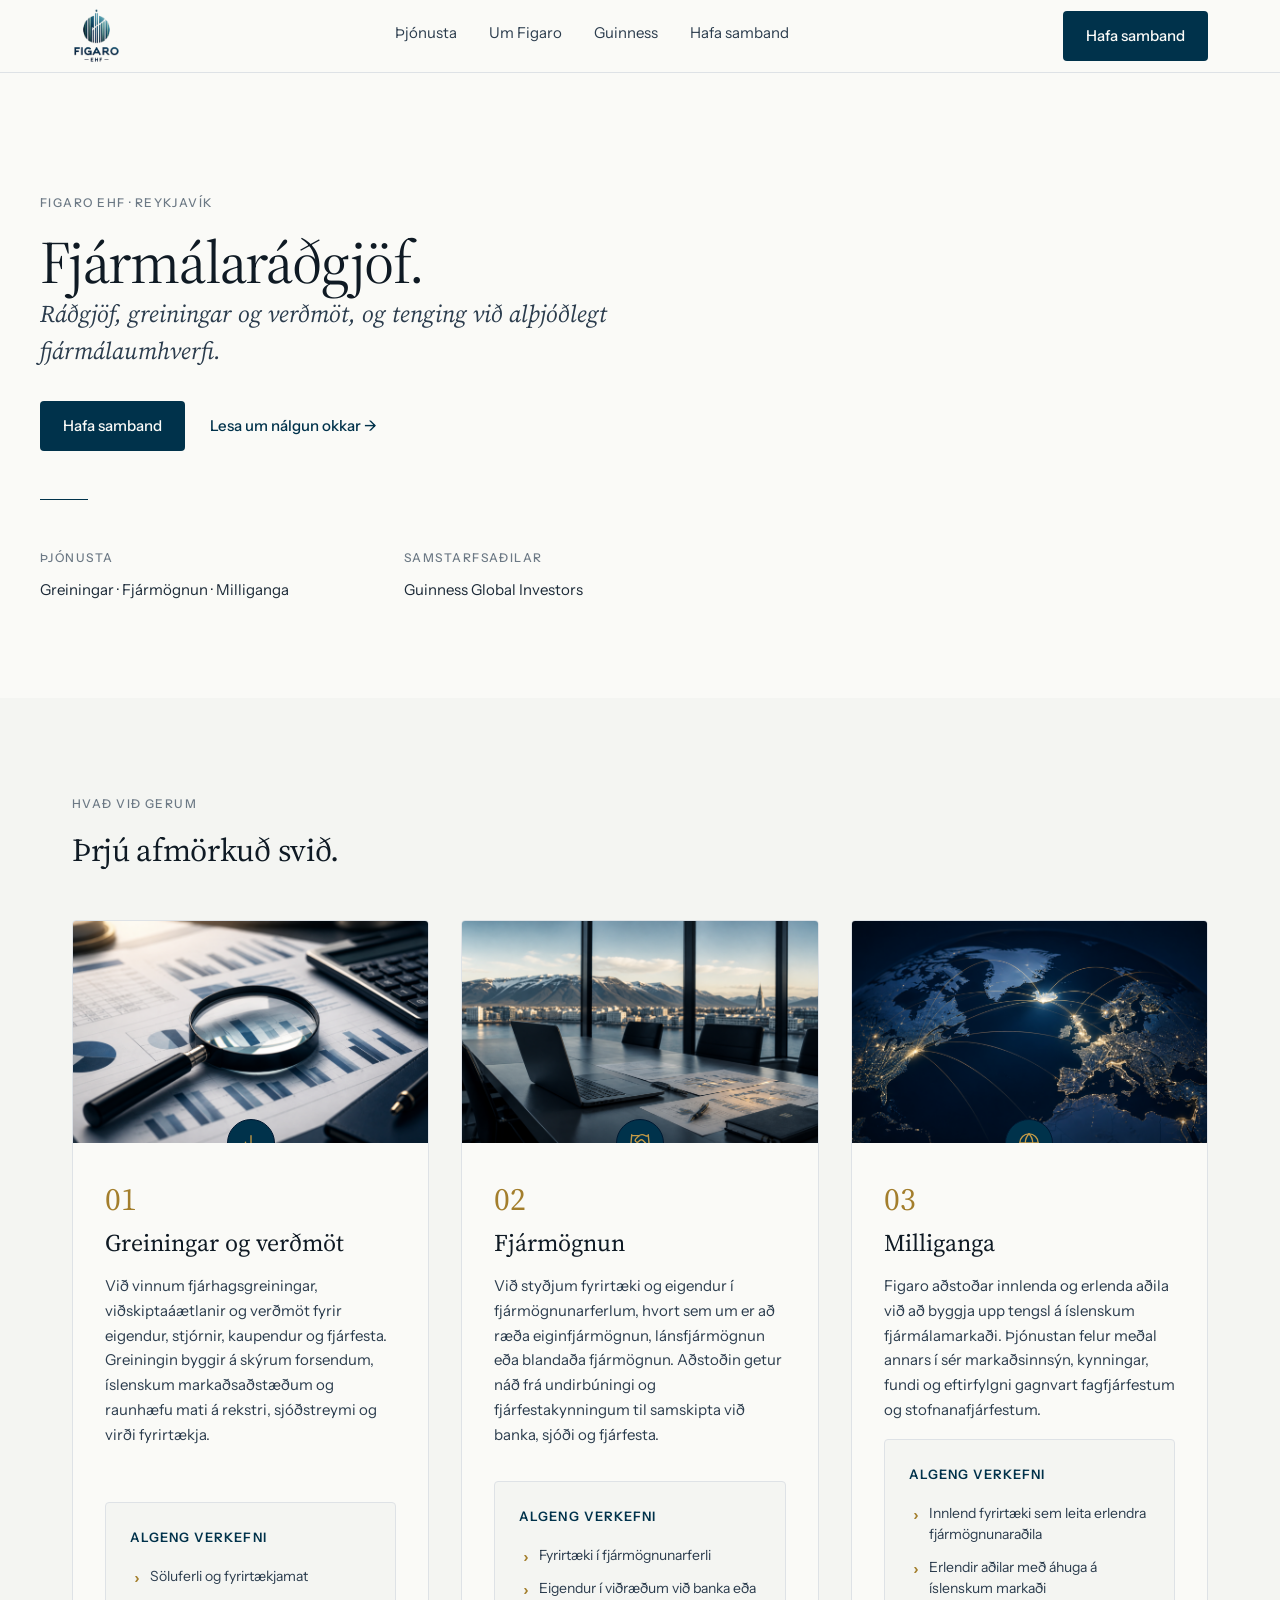
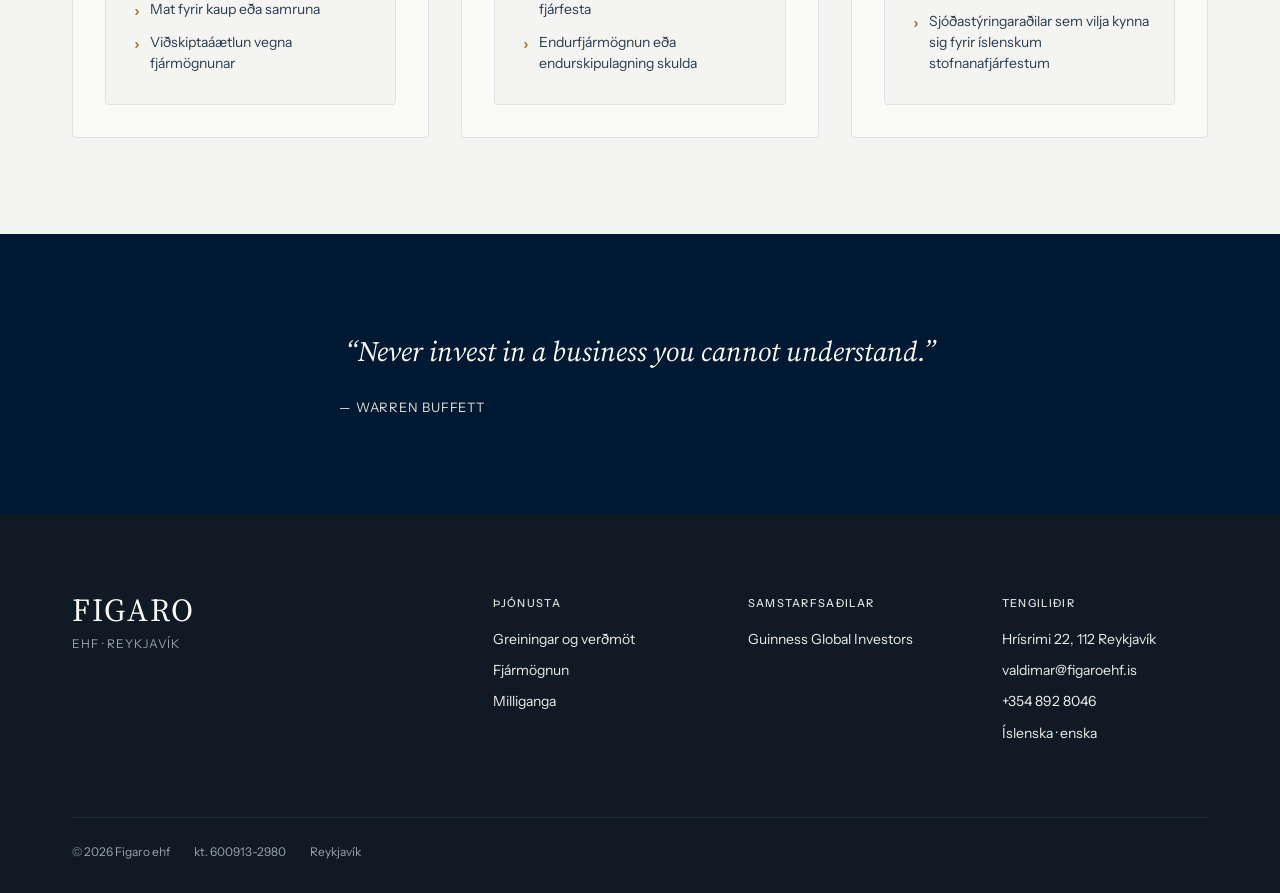
==== commit fa4b3c18: "Heimilisfang, sími, 20+ ára reynsla, fjarlægi Aðferðafræði-kafla" ====
--- a/index.html
+++ b/index.html
@@ -3,340 +3,30 @@
 <head>
 <meta charset="utf-8">
 <meta name="viewport" content="width=device-width, initial-scale=1">
-<title>Figaro ehf — Óháð verðmöt og fjármögnunarráðgjöf</title>
+<title>Figaro ehf — Fjármálaráðgjöf í Reykjavík</title>
+<meta name="description" content="Sjálfstæð fjármálaráðgjöf: greiningar, verðmöt, fjármögnun og milliganga. Reykjavík.">
 <link rel="preconnect" href="https://fonts.googleapis.com">
 <link rel="preconnect" href="https://fonts.gstatic.com" crossorigin>
 <link href="https://fonts.googleapis.com/css2?family=Source+Serif+4:ital,opsz,wght@0,8..60,400;0,8..60,500;0,8..60,600;1,8..60,400;1,8..60,500&family=Instrument+Sans:ital,wght@0,400;0,500;0,600;1,400&display=swap" rel="stylesheet">
-<style>
-:root {
-  /* Navy */
-  --navy-900:#001932; --navy-800:#00253E; --navy-700:#00324B; --navy-600:#194B64;
-  --navy-500:#19647D; --navy-400:#327D96; --navy-300:#4B96AF;
-  --navy-200:#8FB4C4; --navy-100:#D6E1E7; --navy-50:#ECF1F4;
-  /* Sage */
-  --sage-900:#1F3836; --sage-700:#326464; --sage-500:#5C8480;
-  --sage-300:#9DB5B0; --sage-100:#E2EAE8;
-  /* Brass */
-  --brass-900:#5A4416; --brass-700:#A37E2C; --brass-500:#C49A47;
-  --brass-400:#D4B16A; --brass-200:#E8D6A6; --brass-100:#F2E8D0;
-  /* Paper */
-  --paper-50:#FAFAF7; --paper-100:#F4F5F2; --paper-200:#ECEDE9; --paper-300:#DFE1DC;
-  /* Ink */
-  --ink-900:#0F1A24; --ink-800:#1A2836; --ink-700:#2B3C4D; --ink-600:#4A5968;
-  --ink-500:#6C7985; --ink-400:#97A2AD; --ink-300:#C3C9D0; --ink-200:#DEE2E6; --ink-100:#EDEFF2;
-  /* Semantic */
-  --positive:#2F6F44; --negative:#9B2D2D; --caution:#B07A1F;
-  /* Type */
-  --font-display:'Source Serif 4','Source Serif Pro',Georgia,'Times New Roman',serif;
-  --font-sans:'Instrument Sans',-apple-system,BlinkMacSystemFont,'Segoe UI',sans-serif;
-}
-*,*::before,*::after{box-sizing:border-box;}
-html{scroll-behavior:smooth;}
-body{
-  margin:0;
-  background:var(--paper-50);
-  color:var(--ink-700);
-  font-family:var(--font-sans);
-  font-size:16px;
-  line-height:1.65;
-  -webkit-font-smoothing:antialiased;
-}
-a{color:var(--navy-700);text-decoration:none;border-bottom:1px solid currentColor;transition:color .15s;}
-a:hover{color:var(--navy-900);}
-.eyebrow{
-  font-size:12px;font-weight:500;letter-spacing:.12em;text-transform:uppercase;
-  color:var(--ink-500);display:block;margin-bottom:16px;
-}
-.eyebrow.light{color:var(--paper-200);}
-.eyebrow.dim{color:var(--ink-500);}
-.h-display{
-  font-family:var(--font-display);font-weight:400;
-  font-size:60px;line-height:1.1;letter-spacing:-.02em;color:var(--ink-900);margin:0;
-}
-.h1{
-  font-family:var(--font-display);font-weight:400;
-  font-size:44px;line-height:1.15;letter-spacing:-.01em;color:var(--ink-900);margin:0 0 24px;
-}
-.h2{
-  font-family:var(--font-display);font-weight:400;
-  font-size:32px;line-height:1.3;letter-spacing:-.01em;color:var(--ink-900);margin:0 0 16px;
-}
-.h3{
-  font-family:var(--font-sans);font-weight:600;font-size:20px;line-height:1.3;
-  color:var(--ink-900);margin:0 0 12px;
-}
-.lede{
-  font-family:var(--font-display);font-style:italic;font-weight:400;
-  font-size:24px;line-height:1.55;color:var(--ink-700);margin:0 0 32px;max-width:680px;
-}
-.body{margin:0 0 16px;color:var(--ink-700);}
-.rule-brand{border:0;border-top:1px solid var(--navy-700);width:48px;margin:24px 0;}
-.rule-brass{border:0;border-top:1px solid var(--brass-700);width:48px;margin:24px 0;}
-.rule-thin{border:0;border-top:1px solid var(--ink-200);margin:32px 0;}
-/* Container */
-.container{max-width:1200px;margin:0 auto;padding:0 32px;}
-.section{padding:96px 0;}
-.section-alt{background:var(--paper-100);}
-.section-dark{background:var(--navy-900);color:var(--paper-50);}
-.section-dark .h1,.section-dark .h2,.section-dark .h3{color:var(--paper-50);}
-.section-dark .body,.section-dark .lede{color:var(--paper-200);}
-/* Header */
-.header{
-  position:sticky;top:0;background:var(--paper-50);
-  border-bottom:1px solid var(--ink-200);z-index:50;
-}
-.header-inner{
-  max-width:1200px;margin:0 auto;padding:0 32px;height:72px;
-  display:flex;align-items:center;justify-content:space-between;gap:32px;
-}
-.brand{display:flex;align-items:center;text-decoration:none;border:0;}
-.brand-logo{height:56px;width:auto;display:block;}
-.nav{display:flex;align-items:center;gap:32px;}
-.nav a{
-  color:var(--ink-700);font-size:15px;border:0;padding-bottom:4px;
-  border-bottom:1px solid transparent;
-}
-.nav a.active,.nav a:hover{color:var(--navy-700);border-bottom-color:var(--navy-700);}
-.btn{
-  display:inline-block;font-family:var(--font-sans);font-size:15px;font-weight:500;
-  padding:12px 22px;border-radius:4px;border:1px solid transparent;
-  cursor:pointer;transition:all .2s;text-decoration:none;
-}
-.btn-primary{background:var(--navy-700);color:var(--paper-50);}
-.btn-primary:hover{background:var(--navy-900);color:var(--paper-50);border-color:var(--navy-900);}
-.btn-ghost{background:transparent;color:var(--navy-700);border-color:transparent;padding-left:0;}
-.btn-ghost:hover{color:var(--navy-900);}
-/* Hero */
-.hero{padding:120px 0 96px;}
-.hero-actions{display:flex;align-items:center;gap:24px;margin:32px 0 48px;flex-wrap:wrap;}
-.hero-actions a{border-bottom:0;}
-.meta-strip{
-  display:grid;grid-template-columns:repeat(2,minmax(0,1fr));gap:48px;
-  padding-top:24px;max-width:680px;
-}
-.meta-strip > div{display:flex;flex-direction:column;gap:6px;}
-.meta-strip .eyebrow{margin-bottom:4px;}
-.meta-strip .value{font-size:15px;color:var(--ink-800);}
-em{font-style:italic;}
-/* Services */
-.services-grid{
-  display:grid;grid-template-columns:repeat(3,1fr);gap:32px;margin-top:48px;
-}
-.service-card{
-  background:var(--paper-50);border:1px solid var(--ink-200);border-radius:4px;
-  overflow:hidden;display:flex;flex-direction:column;transition:all .2s;
-}
-.service-card:hover{
-  box-shadow:0 4px 12px rgba(0,25,50,.07),0 2px 4px rgba(0,25,50,.04);
-  border-color:var(--ink-300);
-}
-.service-card-image{
-  position:relative;width:100%;aspect-ratio:16/10;
-  background:linear-gradient(135deg,var(--navy-800),var(--navy-900));
-  overflow:hidden;
-}
-.service-card-image img{
-  width:100%;height:100%;object-fit:cover;display:block;
-}
-.service-card-icon{
-  position:absolute;bottom:-24px;left:50%;transform:translateX(-50%);
-  width:48px;height:48px;border-radius:50%;
-  background:var(--navy-700);
-  display:flex;align-items:center;justify-content:center;
-  color:var(--brass-500);
-  border:1px solid var(--navy-900);
-}
-.service-card-icon svg{width:22px;height:22px;}
-.service-card-body{
-  padding:40px 32px 32px;display:flex;flex-direction:column;flex:1;
-}
-.service-num{
-  font-family:var(--font-display);font-size:32px;font-weight:400;
-  color:var(--brass-700);margin:0 0 12px;line-height:1;
-}
-.service-card .h3{
-  font-family:var(--font-display);font-weight:400;font-size:24px;
-  margin-bottom:16px;color:var(--ink-900);
-}
-.service-card .body{font-size:15px;}
-.service-card .suits-list{margin-top:auto;}
-/* Approach (dark band) */
-.approach-inner{max-width:900px;margin:0 auto;}
-.pullquote{
-  font-family:var(--font-display);font-style:italic;font-size:32px;
-  line-height:1.5;color:var(--paper-50);
-  border-left:2px solid var(--brass-700);padding-left:32px;
-  margin:32px 0 48px;max-width:800px;
-}
-.approach-grid{display:grid;grid-template-columns:1fr 1fr;gap:48px;}
-.approach-grid h3{color:var(--paper-50);font-family:var(--font-sans);font-size:18px;margin-bottom:12px;}
-.approach-grid p{color:var(--paper-200);font-size:15px;line-height:1.7;}
-/* Partner logo (Guinness page) */
-.partner-logo{
-  height:48px;width:auto;display:block;
-  margin:8px 0 24px;opacity:.92;
-}
-/* Funds (Guinness page) */
-.fund-cards{display:grid;grid-template-columns:1fr 1fr;gap:32px;margin:48px 0;}
-.fund-card{
-  background:var(--paper-50);border:1px solid var(--ink-200);
-  border-radius:4px;padding:32px;
-}
-.fund-card .h3{font-family:var(--font-display);font-weight:400;font-size:24px;color:var(--ink-900);margin-bottom:8px;}
-.fund-card .meta{font-family:var(--font-sans);font-size:13px;color:var(--ink-600);margin-bottom:16px;letter-spacing:.02em;font-variant-numeric:tabular-nums;}
-.fund-card p{font-size:15px;color:var(--ink-700);margin-bottom:20px;}
-.fund-card a.factsheet{font-size:14px;}
-.perf-table-wrap{margin-top:32px;}
-.perf-table-head{
-  font-family:var(--font-sans);font-size:13px;color:var(--ink-500);
-  margin-bottom:12px;letter-spacing:.02em;
-}
-.perf-table{
-  width:100%;border-collapse:collapse;
-  font-family:var(--font-sans);font-variant-numeric:tabular-nums;font-feature-settings:"tnum" 1;
-  background:var(--paper-50);border:1px solid var(--ink-200);border-radius:4px;
-  overflow:hidden;
-}
-.perf-table th,.perf-table td{
-  padding:14px 18px;text-align:right;font-size:14px;
-  border-bottom:1px solid var(--ink-200);
-}
-.perf-table th{
-  background:var(--paper-100);color:var(--ink-700);font-weight:500;
-  text-transform:uppercase;letter-spacing:.06em;font-size:11px;
-  font-family:var(--font-sans);
-}
-.perf-table th:first-child,.perf-table td:first-child{
-  text-align:left;font-family:var(--font-sans);font-weight:500;color:var(--ink-900);
-}
-.perf-table tr:last-child td{border-bottom:0;}
-.perf-table .pos{color:var(--positive);}
-.perf-table .neg{color:var(--negative);}
-.footnote{
-  font-size:12px;color:var(--ink-500);margin-top:16px;font-style:italic;
-}
-/* Contact */
-.contact-grid{display:grid;grid-template-columns:1fr 1fr;gap:64px;}
-.contact-meta{display:grid;grid-template-columns:1fr 1fr;gap:24px;margin-top:32px;}
-.contact-meta > div{display:flex;flex-direction:column;gap:4px;}
-.contact-meta .value{font-size:15px;color:var(--ink-800);}
-.form{display:flex;flex-direction:column;gap:20px;}
-.form .field{display:flex;flex-direction:column;gap:6px;}
-.form .field-row{display:grid;grid-template-columns:1fr 1fr;gap:16px;}
-.form label{font-size:13px;color:var(--ink-700);font-weight:500;}
-.form input,.form textarea{
-  font-family:var(--font-sans);font-size:15px;
-  padding:11px 14px;border:1px solid var(--ink-300);border-radius:2px;
-  background:var(--paper-50);color:var(--ink-900);
-}
-.form input:focus,.form textarea:focus{
-  outline:2px solid var(--navy-700);outline-offset:2px;border-color:var(--navy-700);
-}
-.form textarea{resize:vertical;min-height:96px;}
-.form button{align-self:flex-start;}
-/* Footer */
-.footer{background:var(--ink-900);color:var(--paper-200);padding:80px 0 32px;}
-.footer-top{display:grid;grid-template-columns:1fr 2fr;gap:64px;align-items:start;}
-.footer-mark{display:flex;flex-direction:column;gap:8px;}
-.footer-mark .wordmark{
-  font-family:var(--font-display);font-size:32px;color:var(--paper-50);letter-spacing:.06em;line-height:1;
-}
-.footer-mark .wordmark-tag{
-  font-size:12px;color:var(--ink-400);letter-spacing:.08em;text-transform:uppercase;
-}
-.footer-cols{display:grid;grid-template-columns:repeat(3,1fr);gap:48px;}
-.footer-cols h4{
-  font-size:11px;letter-spacing:.12em;text-transform:uppercase;
-  color:var(--paper-300);font-weight:500;margin:0 0 16px;
-}
-.footer-cols a,.footer-cols span{
-  display:block;color:var(--paper-200);font-size:14px;margin-bottom:8px;
-  border:0;
-}
-.footer-cols a:hover{color:var(--paper-50);}
-.footer-bottom{
-  margin-top:64px;padding-top:24px;border-top:1px solid #1d2935;
-  display:flex;gap:24px;font-size:12px;color:var(--ink-400);flex-wrap:wrap;
-}
-.section-head{margin-bottom:48px;}
-.guinness-band{background:var(--navy-900);padding:96px 0;color:var(--paper-50);}
-.guinness-band h2{color:var(--paper-50);font-style:italic;}
-.guinness-band p{color:var(--paper-200);max-width:680px;margin:24px 0 32px;font-size:18px;line-height:1.7;}
-.guinness-band a{color:var(--brass-400);border-bottom-color:var(--brass-400);}
-.guinness-band a:hover{color:var(--brass-200);border-bottom-color:var(--brass-200);}
-/* About two-col */
-.about-grid{display:grid;grid-template-columns:2fr 1fr;gap:64px;margin-top:32px;}
-.about-grid p{margin-bottom:20px;font-size:16px;}
-.about-grid h4{font-family:var(--font-sans);font-weight:600;font-size:16px;color:var(--ink-900);margin:24px 0 8px;}
-.about-meta{
-  display:flex;flex-direction:column;gap:18px;
-}
-.about-meta > div{display:flex;flex-direction:column;gap:4px;}
-.about-meta .value{font-size:15px;color:var(--ink-800);}
-/* Service page sections */
-.service-detail{padding:64px 0;border-bottom:1px solid var(--ink-200);}
-.service-detail:last-child{border-bottom:0;}
-.service-detail-num{font-family:var(--font-display);font-size:24px;color:var(--brass-700);margin-bottom:8px;}
-.service-detail-grid{display:grid;grid-template-columns:2fr 1fr;gap:48px;margin-top:24px;}
-.service-detail-grid p{font-size:16px;margin-bottom:16px;}
-.suits-list{
-  background:var(--paper-100);padding:24px;border-radius:4px;
-  border:1px solid var(--ink-200);
-}
-.suits-list h4{font-size:13px;text-transform:uppercase;letter-spacing:.08em;color:var(--navy-700);margin:0 0 12px;font-weight:600;}
-.suits-list ul{margin:0;padding:0;list-style:none;}
-.suits-list li{
-  font-size:14px;padding:6px 0 6px 20px;color:var(--ink-700);
-  position:relative;line-height:1.5;
-}
-.suits-list li::before{
-  content:"›";
-  color:var(--brass-700);
-  font-weight:600;
-  position:absolute;left:4px;top:5px;
-  font-size:16px;
-}
-.method-band{
-  background:var(--navy-50);padding:48px;margin-top:48px;border-radius:4px;
-  border:1px solid var(--ink-200);
-}
-.method-band h3{margin-bottom:8px;}
-.method-band p{margin:0;font-size:15px;}
-/* Page anchor offset */
-section[id]{scroll-margin-top:80px;}
-/* Responsive */
-@media (max-width:900px){
-  .h-display{font-size:42px;} .h1{font-size:32px;} .h2{font-size:26px;}
-  .services-grid,.fund-cards,.contact-grid,.about-grid,.service-detail-grid,.approach-grid{grid-template-columns:1fr;}
-  .meta-strip{grid-template-columns:1fr;gap:24px;}
-  .footer-top{grid-template-columns:1fr;gap:32px;}
-  .footer-cols{grid-template-columns:1fr;gap:32px;}
-  .header-inner{height:64px;gap:16px;}
-  .nav{display:none;}
-  .section{padding:64px 0;}
-}
-</style>
+<link rel="stylesheet" href="assets/styles.css">
 </head>
 <body>
 
 <header class="header">
   <div class="header-inner">
-    <a class="brand" href="#forsida" aria-label="Figaro ehf">
+    <a class="brand" href="index.html" aria-label="Figaro ehf">
       <img class="brand-logo" src="assets/figaro-logo.png" alt="Figaro ehf">
     </a>
     <nav class="nav">
       <a href="#thjonusta">Þjónusta</a>
-      <a href="#um">Um Figaro</a>
-      <a href="#guinness">Guinness</a>
-      <a href="#samband">Hafa samband</a>
+      <a href="um.html">Um Figaro</a>
+      <a href="guinness.html">Guinness</a>
+      <a href="hafa-samband.html">Hafa samband</a>
     </nav>
-    <a href="#samband" class="btn btn-primary">Hafa samband</a>
+    <a href="hafa-samband.html" class="btn btn-primary">Hafa samband</a>
   </div>
 </header>
 
-<!-- ============================================================
-     PAGE 1 — FORSÍÐA
-============================================================ -->
 <section id="forsida" class="hero container">
   <div class="eyebrow">Figaro ehf · Reykjavík</div>
   <h1 class="h-display">Fjármálaráðgjöf.</h1>
@@ -344,8 +34,8 @@
     Ráðgjöf, greiningar og verðmöt, og tenging við alþjóðlegt fjármálaumhverfi.
   </p>
   <div class="hero-actions">
-    <a href="#samband" class="btn btn-primary">Hafa samband</a>
-    <a href="#um" class="btn btn-ghost">Lesa um nálgun okkar →</a>
+    <a href="hafa-samband.html" class="btn btn-primary">Hafa samband</a>
+    <a href="um.html" class="btn btn-ghost">Lesa um nálgun okkar →</a>
   </div>
   <hr class="rule-brand">
   <div class="meta-strip">
@@ -354,13 +44,14 @@
   </div>
 </section>
 
-<section class="section section-alt">
+<section id="thjonusta" class="section section-alt">
   <div class="container">
     <div class="section-head">
       <div class="eyebrow">Hvað við gerum</div>
-      <h2 class="h2">Afmörkuð starfsemi, persónuleg þjónusta.</h2>
+      <h2 class="h2">Þrjú afmörkuð svið.</h2>
     </div>
     <div class="services-grid">
+
       <article class="service-card">
         <div class="service-card-image">
           <img src="assets/service-01.jpg" alt="" onerror="this.style.display='none'">
@@ -426,6 +117,7 @@
           </div>
         </div>
       </article>
+
     </div>
   </div>
 </section>
@@ -442,236 +134,6 @@
   </div>
 </section>
 
-<!-- ============================================================
-     PAGE 2 — ÞJÓNUSTA
-============================================================ -->
-<section id="thjonusta" class="section">
-  <div class="container">
-    <div class="section-head">
-      <div class="eyebrow">Þjónusta Figaro</div>
-      <h2 class="h1">Hvað við gerum.</h2>
-    </div>
-
-    <div class="service-detail">
-      <div class="service-detail-num">01</div>
-      <h3 class="h2">Greiningar og verðmöt</h3>
-      <div class="service-detail-grid">
-        <div>
-          <p>Við vinnum fjárhagsgreiningar, viðskiptaáætlanir og verðmöt fyrir eigendur, stjórnir, kaupendur og fjárfesta. Greiningin byggir á skýrum forsendum, íslenskum markaðsaðstæðum og raunhæfu mati á rekstri, sjóðstreymi og virði fyrirtækja.</p>
-        </div>
-        <div class="suits-list">
-          <h4>Algeng verkefni</h4>
-          <ul>
-            <li>Söluferli og fyrirtækjamat</li>
-            <li>Mat fyrir kaup eða samruna</li>
-            <li>Viðskiptaáætlun vegna fjármögnunar</li>
-          </ul>
-        </div>
-      </div>
-    </div>
-
-    <div class="service-detail">
-      <div class="service-detail-num">02</div>
-      <h3 class="h2">Fjármögnun</h3>
-      <div class="service-detail-grid">
-        <div>
-          <p>Við styðjum fyrirtæki og eigendur í fjármögnunarferlum, hvort sem um er að ræða eiginfjármögnun, lánsfjármögnun eða blandaða fjármögnun. Aðstoðin getur náð frá undirbúningi og fjárfestakynningum til samskipta við banka, sjóði og fjárfesta.</p>
-        </div>
-        <div class="suits-list">
-          <h4>Algeng verkefni</h4>
-          <ul>
-            <li>Fyrirtæki í fjármögnunarferli</li>
-            <li>Eigendur í viðræðum við banka eða fjárfesta</li>
-            <li>Endurfjármögnun eða endurskipulagning skulda</li>
-          </ul>
-        </div>
-      </div>
-    </div>
-
-    <div class="service-detail">
-      <div class="service-detail-num">03</div>
-      <h3 class="h2">Milliganga</h3>
-      <div class="service-detail-grid">
-        <div>
-          <p>Figaro aðstoðar innlenda og erlenda aðila við að byggja upp tengsl á íslenskum fjármálamarkaði. Þjónustan felur meðal annars í sér markaðsinnsýn, kynningar, fundi og eftirfylgni gagnvart fagfjárfestum og stofnanafjárfestum.</p>
-        </div>
-        <div class="suits-list">
-          <h4>Algeng verkefni</h4>
-          <ul>
-            <li>Innlend fyrirtæki sem leita erlendra fjármögnunaraðila</li>
-            <li>Erlendir aðilar með áhuga á íslenskum markaði</li>
-            <li>Sjóðastýringaraðilar sem vilja kynna sig fyrir íslenskum stofnanafjárfestum</li>
-          </ul>
-        </div>
-      </div>
-    </div>
-
-    <div class="method-band">
-      <h3 class="h3">Aðferðafræði</h3>
-      <p>Damodaran-stöðluð. Íslenskar parametrur. Skýrar forsendur.</p>
-    </div>
-  </div>
-</section>
-
-<!-- ============================================================
-     PAGE 3 — UM FIGARO
-============================================================ -->
-<section id="um" class="section section-alt">
-  <div class="container">
-    <div class="section-head">
-      <div class="eyebrow">Um Figaro</div>
-      <h2 class="h1">Sérhæfð ráðgjafarstofa.</h2>
-      <p class="lede">Figaro ehf er rekin af Valdimari Hilmarssyni.</p>
-    </div>
-
-    <div class="about-grid">
-      <div>
-        <h4>Bakgrunnur</h4>
-        <p>Valdimar er fjármálaráðgjafi með reynslu af verðmötum og ráðgjöf á íslenskum markaði. Lýkur MBA-námi við Háskóla Íslands.</p>
-
-        <h4>Aðferðafræði</h4>
-        <p>Damodaran-aðferðafræði. WACC byggður á 10 ára íslenskum ríkisskuldabréfum, Damodaran ERP, Blume-aðlöguð beta, 20% jaðarskatthlutfall. IFRS.</p>
-
-        <h4>Sjálfstæði</h4>
-        <p>Engar viðskiptaþóknanir. Ályktanir og verðmöt eru Figaro einar.</p>
-
-        <blockquote class="lede" style="border-left:2px solid var(--navy-700);padding-left:24px;margin-top:40px;">
-          Skýrleiki er mikilvægari en að hljóma tæknilegur. Vinnan á að tala fyrir sig sjálf.
-        </blockquote>
-      </div>
-
-      <aside class="about-meta">
-        <div><span class="eyebrow">Stofnað</span><span class="value">2013</span></div>
-        <div><span class="eyebrow">Eigandi</span><span class="value">Valdimar Hilmarsson</span></div>
-        <div><span class="eyebrow">Menntun</span><span class="value">MBA, Háskóli Íslands<br>(yfirstandandi)</span></div>
-        <div><span class="eyebrow">Staðsetning</span><span class="value">Reykjavík, Ísland</span></div>
-        <div><span class="eyebrow">Tungumál</span><span class="value">Íslenska · enska</span></div>
-        <div><span class="eyebrow">Kennitala</span><span class="value">600913-2980</span></div>
-      </aside>
-    </div>
-  </div>
-</section>
-
-<!-- ============================================================
-     PAGE 4 — GUINNESS GLOBAL INVESTORS
-============================================================ -->
-<section id="guinness" class="section">
-  <div class="container">
-    <div class="section-head">
-      <div class="eyebrow">Samstarfsaðilar</div>
-      <h2 class="h1">Guinness Global Investors.</h2>
-      <!-- Hot-linked from guinnessgi.com — replace with local copy in assets/ if desired. -->
-      <img class="partner-logo" src="https://www.guinnessgi.com/themes/custom/gam/logo.svg" alt="Guinness Global Investors">
-      <p class="lede">
-        Figaro er fulltrúi Guinness Global Investors á Íslandi — sjálfstæðrar fjárfestingarstýringar í London.
-      </p>
-      <p class="body" style="font-size:17px;max-width:720px;">
-        Guinness rekur einbeittar hlutabréfasjóði með áherslu á gæðafyrirtæki — fyrirtæki sem skila stöðugri arðsemi af fjármagni og hafa langtíma vaxtarmöguleika. Ian Mortimer og Matthew Page hafa stýrt báðum sjóðum frá útgáfu.
-      </p>
-    </div>
-
-    <div class="fund-cards">
-      <article class="fund-card">
-        <h3 class="h3">Guinness Global Equity Income</h3>
-        <div class="meta">Y EUR Acc · ISIN IE00BVYPNZ31</div>
-        <p>Kjarni í gæðafyrirtækjum sem greiða stöðugan og vaxandi arð. Sjóðurinn fjárfestir í 35 fyrirtækjum með jafnri vigtun og leitar að langtíma arðsvexti frekar en hárri arðsemi á einum tímapunkti.</p>
-        <a class="factsheet" href="https://www.guinnessgi.com/sites/default/files/factsheets/guinness-global-equity-income-fund-en.pdf" target="_blank" rel="noopener">Factsheet (PDF) →</a>
-      </article>
-      <article class="fund-card">
-        <h3 class="h3">Guinness Global Innovators</h3>
-        <div class="meta">Y EUR Acc · ISIN IE00BQXX3L90</div>
-        <p>Vaxtarsjóður sem fjárfestir í 30 gæðafyrirtækjum með tengsl við langtíma vaxtarþema. Áhersla á há arðsemi af fjármagni, sterka efnahagsreikninga og verðmatsaga.</p>
-        <a class="factsheet" href="https://www.guinnessgi.com/sites/default/files/factsheets/guinness-global-innovators-fund-en.pdf" target="_blank" rel="noopener">Factsheet (PDF) →</a>
-      </article>
-    </div>
-
-    <div class="perf-table-wrap">
-      <div class="perf-table-head">Verð miðað við 30.04.2026 · Y EUR Acc</div>
-      <table class="perf-table">
-        <thead>
-          <tr>
-            <th>Sjóður</th>
-            <th>NAV (EUR)</th>
-            <th>YTD</th>
-            <th>1 ár</th>
-            <th>3 ár</th>
-          </tr>
-        </thead>
-        <tbody>
-          <tr>
-            <td>Global Equity Income</td>
-            <td>25,3062</td>
-            <td class="neg">-0,6%</td>
-            <td class="neg">-0,6%</td>
-            <td class="pos">+26,6%</td>
-          </tr>
-          <tr>
-            <td>Global Innovators</td>
-            <td>39,9207</td>
-            <td class="neg">-4,5%</td>
-            <td class="pos">+9,7%</td>
-            <td class="pos">+53,6%</td>
-          </tr>
-        </tbody>
-      </table>
-      <div class="footnote">Tölur úr factsheet apríl 2026. Fyrri ávöxtun er ekki vísbending um framtíðarávöxtun.</div>
-    </div>
-
-    <div style="margin-top:48px;">
-      <a href="#samband" class="btn btn-primary">Hafa samband um aðgengi að sjóðunum</a>
-    </div>
-  </div>
-</section>
-
-<!-- ============================================================
-     PAGE 5 — HAFA SAMBAND
-============================================================ -->
-<section id="samband" class="section section-alt">
-  <div class="container">
-    <div class="contact-grid">
-      <div>
-        <div class="eyebrow">Hafa samband</div>
-        <h2 class="h1">Sendu stutta lýsingu.</h2>
-        <p class="body" style="font-size:17px;">
-          Sendu línur um stöðuna. Svar innan tveggja virkra daga.
-        </p>
-        <div class="contact-meta" style="margin-top:48px;">
-          <div><span class="eyebrow">Skrifstofa</span><span class="value">Reykjavík, Ísland</span></div>
-          <div><span class="eyebrow">Netfang</span><span class="value">valdimar@figaroehf.is</span></div>
-          <div><span class="eyebrow">Tungumál</span><span class="value">Íslenska · enska</span></div>
-          <div><span class="eyebrow">Kennitala</span><span class="value">600913-2980</span></div>
-        </div>
-      </div>
-      <!-- Form: replace YOUR_FORM_ID below with the ID from formspree.io after sign-up. -->
-      <form class="form" action="https://formspree.io/f/YOUR_FORM_ID" method="POST">
-        <div class="field">
-          <label for="company">Fyrirtæki</label>
-          <input id="company" name="company" type="text" placeholder="Marel hf." required>
-        </div>
-        <div class="field-row">
-          <div class="field">
-            <label for="name">Nafn</label>
-            <input id="name" name="name" type="text" required>
-          </div>
-          <div class="field">
-            <label for="email">Netfang</label>
-            <input id="email" name="email" type="email" required>
-          </div>
-        </div>
-        <div class="field">
-          <label for="note">Stutt lýsing</label>
-          <textarea id="note" name="note" rows="4" placeholder="Nokkrar setningar um stöðuna og hvað þú leitar að."></textarea>
-        </div>
-        <!-- Honeypot anti-spam field (hidden from users; bots fill it). -->
-        <input type="text" name="_gotcha" style="display:none" tabindex="-1" autocomplete="off">
-        <input type="hidden" name="_subject" value="Ný fyrirspurn frá figaroehf.is">
-        <button type="submit" class="btn btn-primary">Senda</button>
-      </form>
-    </div>
-  </div>
-</section>
-
-<!-- Footer -->
 <footer class="footer">
   <div class="container">
     <div class="footer-top">
@@ -681,23 +143,20 @@
       </div>
       <div class="footer-cols">
         <div>
-          <h4>Starfsemi</h4>
+          <h4>Þjónusta</h4>
           <a href="#thjonusta">Greiningar og verðmöt</a>
           <a href="#thjonusta">Fjármögnun</a>
           <a href="#thjonusta">Milliganga</a>
-          <a href="#guinness">Guinness Global Investors</a>
         </div>
         <div>
-          <h4>Stofan</h4>
-          <a href="#um">Um Figaro</a>
-          <a href="#um">Aðferðafræði</a>
-          <a href="#guinness">Guinness</a>
-          <a href="#samband">Samband</a>
+          <h4>Samstarfsaðilar</h4>
+          <a href="guinness.html">Guinness Global Investors</a>
         </div>
         <div>
           <h4>Tengiliðir</h4>
-          <span>Reykjavík, Ísland</span>
-          <span>valdimar@figaroehf.is</span>
+          <span>Hrísrimi 22, 112 Reykjavík</span>
+          <span><a href="mailto:valdimar@figaroehf.is" style="color:inherit;">valdimar@figaroehf.is</a></span>
+          <span><a href="tel:+3548928046" style="color:inherit;">+354 892 8046</a></span>
           <span>Íslenska · enska</span>
         </div>
       </div>
--- a/assets/styles.css
+++ b/assets/styles.css
@@ -0,0 +1,379 @@
+/* Figaro ehf — shared site styles */
+
+:root {
+  /* Navy */
+  --navy-900:#001932; --navy-800:#00253E; --navy-700:#00324B; --navy-600:#194B64;
+  --navy-500:#19647D; --navy-400:#327D96; --navy-300:#4B96AF;
+  --navy-200:#8FB4C4; --navy-100:#D6E1E7; --navy-50:#ECF1F4;
+  /* Sage */
+  --sage-900:#1F3836; --sage-700:#326464; --sage-500:#5C8480;
+  --sage-300:#9DB5B0; --sage-100:#E2EAE8;
+  /* Brass */
+  --brass-900:#5A4416; --brass-700:#A37E2C; --brass-500:#C49A47;
+  --brass-400:#D4B16A; --brass-200:#E8D6A6; --brass-100:#F2E8D0;
+  /* Paper */
+  --paper-50:#FAFAF7; --paper-100:#F4F5F2; --paper-200:#ECEDE9; --paper-300:#DFE1DC;
+  /* Ink */
+  --ink-900:#0F1A24; --ink-800:#1A2836; --ink-700:#2B3C4D; --ink-600:#4A5968;
+  --ink-500:#6C7985; --ink-400:#97A2AD; --ink-300:#C3C9D0; --ink-200:#DEE2E6; --ink-100:#EDEFF2;
+  /* Semantic */
+  --positive:#2F6F44; --negative:#9B2D2D; --caution:#B07A1F;
+  /* Type */
+  --font-display:'Source Serif 4','Source Serif Pro',Georgia,'Times New Roman',serif;
+  --font-sans:'Instrument Sans',-apple-system,BlinkMacSystemFont,'Segoe UI',sans-serif;
+}
+*,*::before,*::after{box-sizing:border-box;}
+html{scroll-behavior:smooth;}
+body{
+  margin:0;
+  background:var(--paper-50);
+  color:var(--ink-700);
+  font-family:var(--font-sans);
+  font-size:16px;
+  line-height:1.65;
+  -webkit-font-smoothing:antialiased;
+}
+a{color:var(--navy-700);text-decoration:none;border-bottom:1px solid currentColor;transition:color .15s;}
+a:hover{color:var(--navy-900);}
+.eyebrow{
+  font-size:12px;font-weight:500;letter-spacing:.12em;text-transform:uppercase;
+  color:var(--ink-500);display:block;margin-bottom:16px;
+}
+.eyebrow.light{color:var(--paper-200);}
+.eyebrow.dim{color:var(--ink-500);}
+.eyebrow.brass{color:var(--brass-700);}
+.h-display{
+  font-family:var(--font-display);font-weight:400;
+  font-size:60px;line-height:1.1;letter-spacing:-.02em;color:var(--ink-900);margin:0;
+}
+.h1{
+  font-family:var(--font-display);font-weight:400;
+  font-size:44px;line-height:1.15;letter-spacing:-.01em;color:var(--ink-900);margin:0 0 24px;
+}
+.h2{
+  font-family:var(--font-display);font-weight:400;
+  font-size:32px;line-height:1.3;letter-spacing:-.01em;color:var(--ink-900);margin:0 0 16px;
+}
+.h3{
+  font-family:var(--font-sans);font-weight:600;font-size:20px;line-height:1.3;
+  color:var(--ink-900);margin:0 0 12px;
+}
+.lede{
+  font-family:var(--font-display);font-style:italic;font-weight:400;
+  font-size:24px;line-height:1.55;color:var(--ink-700);margin:0 0 32px;max-width:680px;
+}
+.body{margin:0 0 16px;color:var(--ink-700);}
+.rule-brand{border:0;border-top:1px solid var(--navy-700);width:48px;margin:24px 0;}
+.rule-brass{border:0;border-top:1px solid var(--brass-700);width:48px;margin:24px 0;}
+.rule-thin{border:0;border-top:1px solid var(--ink-200);margin:32px 0;}
+
+/* Container */
+.container{max-width:1200px;margin:0 auto;padding:0 32px;}
+.section{padding:96px 0;}
+.section-alt{background:var(--paper-100);}
+.section-dark{background:var(--navy-900);color:var(--paper-50);}
+.section-dark .h1,.section-dark .h2,.section-dark .h3{color:var(--paper-50);}
+.section-dark .body,.section-dark .lede{color:var(--paper-200);}
+
+/* Header */
+.header{
+  position:sticky;top:0;background:var(--paper-50);
+  border-bottom:1px solid var(--ink-200);z-index:50;
+}
+.header-inner{
+  max-width:1200px;margin:0 auto;padding:0 32px;height:72px;
+  display:flex;align-items:center;justify-content:space-between;gap:32px;
+}
+.brand{display:flex;align-items:center;text-decoration:none;border:0;}
+.brand-logo{height:56px;width:auto;display:block;}
+.nav{display:flex;align-items:center;gap:32px;}
+.nav a{
+  color:var(--ink-700);font-size:15px;border:0;padding-bottom:4px;
+  border-bottom:1px solid transparent;
+}
+.nav a.active,.nav a:hover{color:var(--navy-700);border-bottom-color:var(--brass-700);}
+
+/* Buttons */
+.btn{
+  display:inline-block;font-family:var(--font-sans);font-size:15px;font-weight:500;
+  padding:12px 22px;border-radius:4px;border:1px solid transparent;
+  cursor:pointer;transition:all .2s;text-decoration:none;
+}
+.btn-primary{background:var(--navy-700);color:var(--paper-50);}
+.btn-primary:hover{background:var(--navy-900);color:var(--paper-50);border-color:var(--navy-900);}
+.btn-ghost{background:transparent;color:var(--navy-700);border-color:transparent;padding-left:0;}
+.btn-ghost:hover{color:var(--navy-900);}
+
+/* Page hero (with optional side image) */
+.page-hero{padding:80px 0 64px;background:var(--paper-50);}
+.page-hero-grid{display:grid;grid-template-columns:1fr 1fr;gap:64px;align-items:center;}
+.page-hero-text .lede{margin-bottom:24px;}
+.page-hero-image{
+  width:100%;aspect-ratio:4/3;
+  background:linear-gradient(135deg,var(--navy-800),var(--navy-900));
+  border-radius:4px;overflow:hidden;
+}
+.page-hero-image img{width:100%;height:100%;object-fit:cover;display:block;}
+
+/* Hero (home) */
+.hero{padding:120px 0 96px;}
+.hero-actions{display:flex;align-items:center;gap:24px;margin:32px 0 48px;flex-wrap:wrap;}
+.hero-actions a{border-bottom:0;}
+.meta-strip{
+  display:grid;grid-template-columns:repeat(2,minmax(0,1fr));gap:48px;
+  padding-top:24px;max-width:680px;
+}
+.meta-strip > div{display:flex;flex-direction:column;gap:6px;}
+.meta-strip .eyebrow{margin-bottom:4px;}
+.meta-strip .value{font-size:15px;color:var(--ink-800);}
+em{font-style:italic;}
+
+/* Services (home) */
+.services-grid{
+  display:grid;grid-template-columns:repeat(3,1fr);gap:32px;margin-top:48px;
+}
+.service-card{
+  background:var(--paper-50);border:1px solid var(--ink-200);border-radius:4px;
+  overflow:hidden;display:flex;flex-direction:column;transition:all .2s;
+}
+.service-card:hover{
+  box-shadow:0 4px 12px rgba(0,25,50,.07),0 2px 4px rgba(0,25,50,.04);
+  border-color:var(--ink-300);
+}
+.service-card-image{
+  position:relative;width:100%;aspect-ratio:16/10;
+  background:linear-gradient(135deg,var(--navy-800),var(--navy-900));
+  overflow:hidden;
+}
+.service-card-image img{width:100%;height:100%;object-fit:cover;display:block;}
+.service-card-icon{
+  position:absolute;bottom:-24px;left:50%;transform:translateX(-50%);
+  width:48px;height:48px;border-radius:50%;
+  background:var(--navy-700);
+  display:flex;align-items:center;justify-content:center;
+  color:var(--brass-500);
+  border:1px solid var(--navy-900);
+}
+.service-card-icon svg{width:22px;height:22px;}
+.service-card-body{
+  padding:40px 32px 32px;display:flex;flex-direction:column;flex:1;
+}
+.service-num{
+  font-family:var(--font-display);font-size:32px;font-weight:400;
+  color:var(--brass-700);margin:0 0 12px;line-height:1;
+}
+.service-card .h3{
+  font-family:var(--font-display);font-weight:400;font-size:24px;
+  margin-bottom:16px;color:var(--ink-900);
+}
+.service-card .body{font-size:15px;}
+.service-card .suits-list{margin-top:auto;}
+
+/* Suits / Algeng verkefni */
+.suits-list{
+  background:var(--paper-100);padding:24px;border-radius:4px;
+  border:1px solid var(--ink-200);
+}
+.suits-list h4{font-size:13px;text-transform:uppercase;letter-spacing:.08em;color:var(--navy-700);margin:0 0 12px;font-weight:600;}
+.suits-list ul{margin:0;padding:0;list-style:none;}
+.suits-list li{
+  font-size:14px;padding:6px 0 6px 20px;color:var(--ink-700);
+  position:relative;line-height:1.5;
+}
+.suits-list li::before{
+  content:"›";
+  color:var(--brass-700);
+  font-weight:600;
+  position:absolute;left:4px;top:5px;
+  font-size:16px;
+}
+
+/* Approach band */
+.guinness-band{background:var(--navy-900);padding:96px 0;color:var(--paper-50);}
+.guinness-band h2{color:var(--paper-50);font-style:italic;}
+.guinness-band p{color:var(--paper-200);max-width:680px;margin:24px 0 32px;font-size:18px;line-height:1.7;}
+.guinness-band a{color:var(--brass-400);border-bottom-color:var(--brass-400);}
+.guinness-band a:hover{color:var(--brass-200);border-bottom-color:var(--brass-200);}
+
+/* About — numbered sections + meta */
+.about-layout{display:grid;grid-template-columns:2fr 1fr;gap:64px;margin-top:48px;}
+.about-section{margin-bottom:48px;}
+.about-section:last-child{margin-bottom:0;}
+.about-num{
+  font-family:var(--font-display);font-size:32px;color:var(--brass-700);
+  margin:0 0 8px;line-height:1;
+}
+.about-section h3{
+  font-family:var(--font-display);font-weight:400;font-size:32px;
+  color:var(--ink-900);margin:0 0 16px;line-height:1.2;
+}
+.about-section p{font-size:16px;line-height:1.7;color:var(--ink-700);margin:0;max-width:560px;}
+.about-meta{
+  background:var(--paper-50);border:1px solid var(--ink-200);border-radius:4px;
+  padding:32px;display:flex;flex-direction:column;gap:24px;
+  position:sticky;top:96px;
+}
+.about-meta-item{display:flex;flex-direction:column;gap:6px;padding-bottom:16px;border-bottom:1px solid var(--ink-200);}
+.about-meta-item:last-child{border-bottom:0;padding-bottom:0;}
+.about-meta-item .eyebrow{margin-bottom:0;}
+.about-meta-item .value{font-size:16px;color:var(--ink-900);font-family:var(--font-display);}
+
+/* Partner logo */
+.partner-logo{
+  height:48px;width:auto;display:block;
+  margin:8px 0 24px;opacity:.92;
+}
+
+/* Funds (Guinness page) */
+.fund-cards{display:grid;grid-template-columns:1fr 1fr;gap:32px;margin:48px 0;}
+.fund-card{
+  background:var(--paper-50);border:1px solid var(--ink-200);
+  border-radius:4px;padding:32px;
+}
+.fund-card .fund-num{
+  font-family:var(--font-display);font-size:24px;color:var(--brass-700);
+  margin:0 0 12px;line-height:1;
+}
+.fund-card .h3{font-family:var(--font-display);font-weight:400;font-size:24px;color:var(--ink-900);margin-bottom:8px;}
+.fund-card .meta{font-family:var(--font-sans);font-size:13px;color:var(--ink-600);margin-bottom:16px;letter-spacing:.02em;font-variant-numeric:tabular-nums;border-bottom:1px solid var(--ink-200);padding-bottom:16px;}
+.fund-card p{font-size:15px;color:var(--ink-700);margin-bottom:20px;}
+.fund-card a.factsheet{font-size:14px;}
+
+/* Performance table */
+.perf-table-wrap{margin-top:48px;}
+.perf-table-head{
+  font-family:var(--font-sans);font-size:13px;color:var(--brass-700);
+  margin-bottom:12px;letter-spacing:.08em;text-transform:uppercase;font-weight:600;
+  padding-top:16px;border-top:1px solid var(--brass-700);width:fit-content;
+}
+.perf-table{
+  width:100%;border-collapse:collapse;
+  font-family:var(--font-sans);font-variant-numeric:tabular-nums;font-feature-settings:"tnum" 1;
+  background:transparent;
+}
+.perf-table th,.perf-table td{
+  padding:14px 18px;text-align:right;font-size:14px;
+  border-bottom:1px solid var(--ink-200);
+}
+.perf-table th{
+  color:var(--ink-600);font-weight:500;
+  text-transform:uppercase;letter-spacing:.06em;font-size:11px;
+  font-family:var(--font-sans);
+}
+.perf-table th:first-child,.perf-table td:first-child{
+  text-align:left;font-family:var(--font-display);font-weight:400;font-size:18px;color:var(--ink-900);
+}
+.perf-table tr:last-child td{border-bottom:0;}
+.perf-table .pos{color:var(--positive);}
+.perf-table .neg{color:var(--negative);}
+.footnote{font-size:12px;color:var(--ink-500);margin-top:16px;font-style:italic;}
+
+/* Contact */
+.contact-grid{display:grid;grid-template-columns:1.2fr 1fr;gap:48px;margin-top:48px;}
+.contact-card{
+  background:var(--paper-50);border:1px solid var(--ink-200);border-radius:4px;
+  padding:40px;
+}
+.contact-card h3{
+  font-family:var(--font-display);font-weight:400;font-size:24px;
+  margin:0 0 24px;color:var(--ink-900);
+}
+.form{display:flex;flex-direction:column;gap:20px;}
+.form .field{display:flex;flex-direction:column;gap:6px;}
+.form .field-row{display:grid;grid-template-columns:1fr 1fr;gap:16px;}
+.form label{font-size:13px;color:var(--ink-700);font-weight:500;}
+.form input,.form textarea{
+  font-family:var(--font-sans);font-size:15px;
+  padding:11px 14px;border:1px solid var(--ink-300);border-radius:2px;
+  background:var(--paper-50);color:var(--ink-900);
+}
+.form input:focus,.form textarea:focus{
+  outline:2px solid var(--navy-700);outline-offset:2px;border-color:var(--navy-700);
+}
+.form textarea{resize:vertical;min-height:120px;}
+.form button{align-self:flex-start;margin-top:8px;}
+
+.info-card{
+  background:var(--paper-50);border:1px solid var(--ink-200);border-radius:4px;
+  padding:32px;display:flex;flex-direction:column;gap:24px;margin-bottom:24px;
+}
+.info-card h3{
+  font-family:var(--font-display);font-weight:400;font-size:24px;
+  margin:0 0 8px;color:var(--ink-900);
+}
+.info-row{
+  display:grid;grid-template-columns:32px 1fr;gap:16px;align-items:start;
+  padding-bottom:16px;border-bottom:1px solid var(--ink-200);
+}
+.info-row:last-child{border-bottom:0;padding-bottom:0;}
+.info-icon{
+  width:32px;height:32px;border-radius:50%;
+  background:var(--brass-100);color:var(--brass-700);
+  display:flex;align-items:center;justify-content:center;flex-shrink:0;
+}
+.info-icon svg{width:16px;height:16px;}
+.info-content .eyebrow{margin-bottom:4px;}
+.info-content .value{font-size:15px;color:var(--ink-900);}
+
+.callout-card{
+  background:var(--paper-100);border:1px solid var(--ink-200);border-radius:4px;
+  padding:24px;display:grid;grid-template-columns:48px 1fr;gap:16px;align-items:start;
+}
+.callout-card .info-icon{width:48px;height:48px;background:var(--brass-200);}
+.callout-card .info-icon svg{width:22px;height:22px;}
+.callout-card h4{
+  font-family:var(--font-display);font-weight:400;font-size:18px;
+  margin:0 0 6px;color:var(--ink-900);
+}
+.callout-card p{font-size:14px;color:var(--ink-700);margin:0;line-height:1.5;}
+
+/* Wide image strip (used at bottom of pages) */
+.image-strip{
+  width:100%;height:280px;
+  background:linear-gradient(135deg,var(--navy-800),var(--navy-900));
+  overflow:hidden;
+}
+.image-strip img{width:100%;height:100%;object-fit:cover;display:block;}
+
+/* Footer */
+.footer{background:var(--ink-900);color:var(--paper-200);padding:80px 0 32px;}
+.footer-top{display:grid;grid-template-columns:1fr 2fr;gap:64px;align-items:start;}
+.footer-mark{display:flex;flex-direction:column;gap:8px;}
+.footer-mark .wordmark{
+  font-family:var(--font-display);font-size:32px;color:var(--paper-50);letter-spacing:.06em;line-height:1;
+}
+.footer-mark .wordmark-tag{
+  font-size:12px;color:var(--ink-400);letter-spacing:.08em;text-transform:uppercase;
+}
+.footer-cols{display:grid;grid-template-columns:repeat(3,1fr);gap:48px;}
+.footer-cols h4{
+  font-size:11px;letter-spacing:.12em;text-transform:uppercase;
+  color:var(--paper-300);font-weight:500;margin:0 0 16px;
+}
+.footer-cols a,.footer-cols span{
+  display:block;color:var(--paper-200);font-size:14px;margin-bottom:8px;
+  border:0;
+}
+.footer-cols a:hover{color:var(--paper-50);}
+.footer-bottom{
+  margin-top:64px;padding-top:24px;border-top:1px solid #1d2935;
+  display:flex;gap:24px;font-size:12px;color:var(--ink-400);flex-wrap:wrap;
+}
+
+.section-head{margin-bottom:48px;}
+
+/* Page anchor offset */
+section[id]{scroll-margin-top:80px;}
+
+/* Responsive */
+@media (max-width:900px){
+  .h-display{font-size:42px;} .h1{font-size:36px;} .h2{font-size:26px;}
+  .services-grid,.fund-cards,.contact-grid,.about-layout,.page-hero-grid{grid-template-columns:1fr;}
+  .meta-strip{grid-template-columns:1fr;gap:24px;}
+  .footer-top{grid-template-columns:1fr;gap:32px;}
+  .footer-cols{grid-template-columns:1fr;gap:32px;}
+  .header-inner{height:64px;gap:16px;}
+  .nav{display:none;}
+  .section{padding:64px 0;}
+  .about-meta{position:static;}
+}
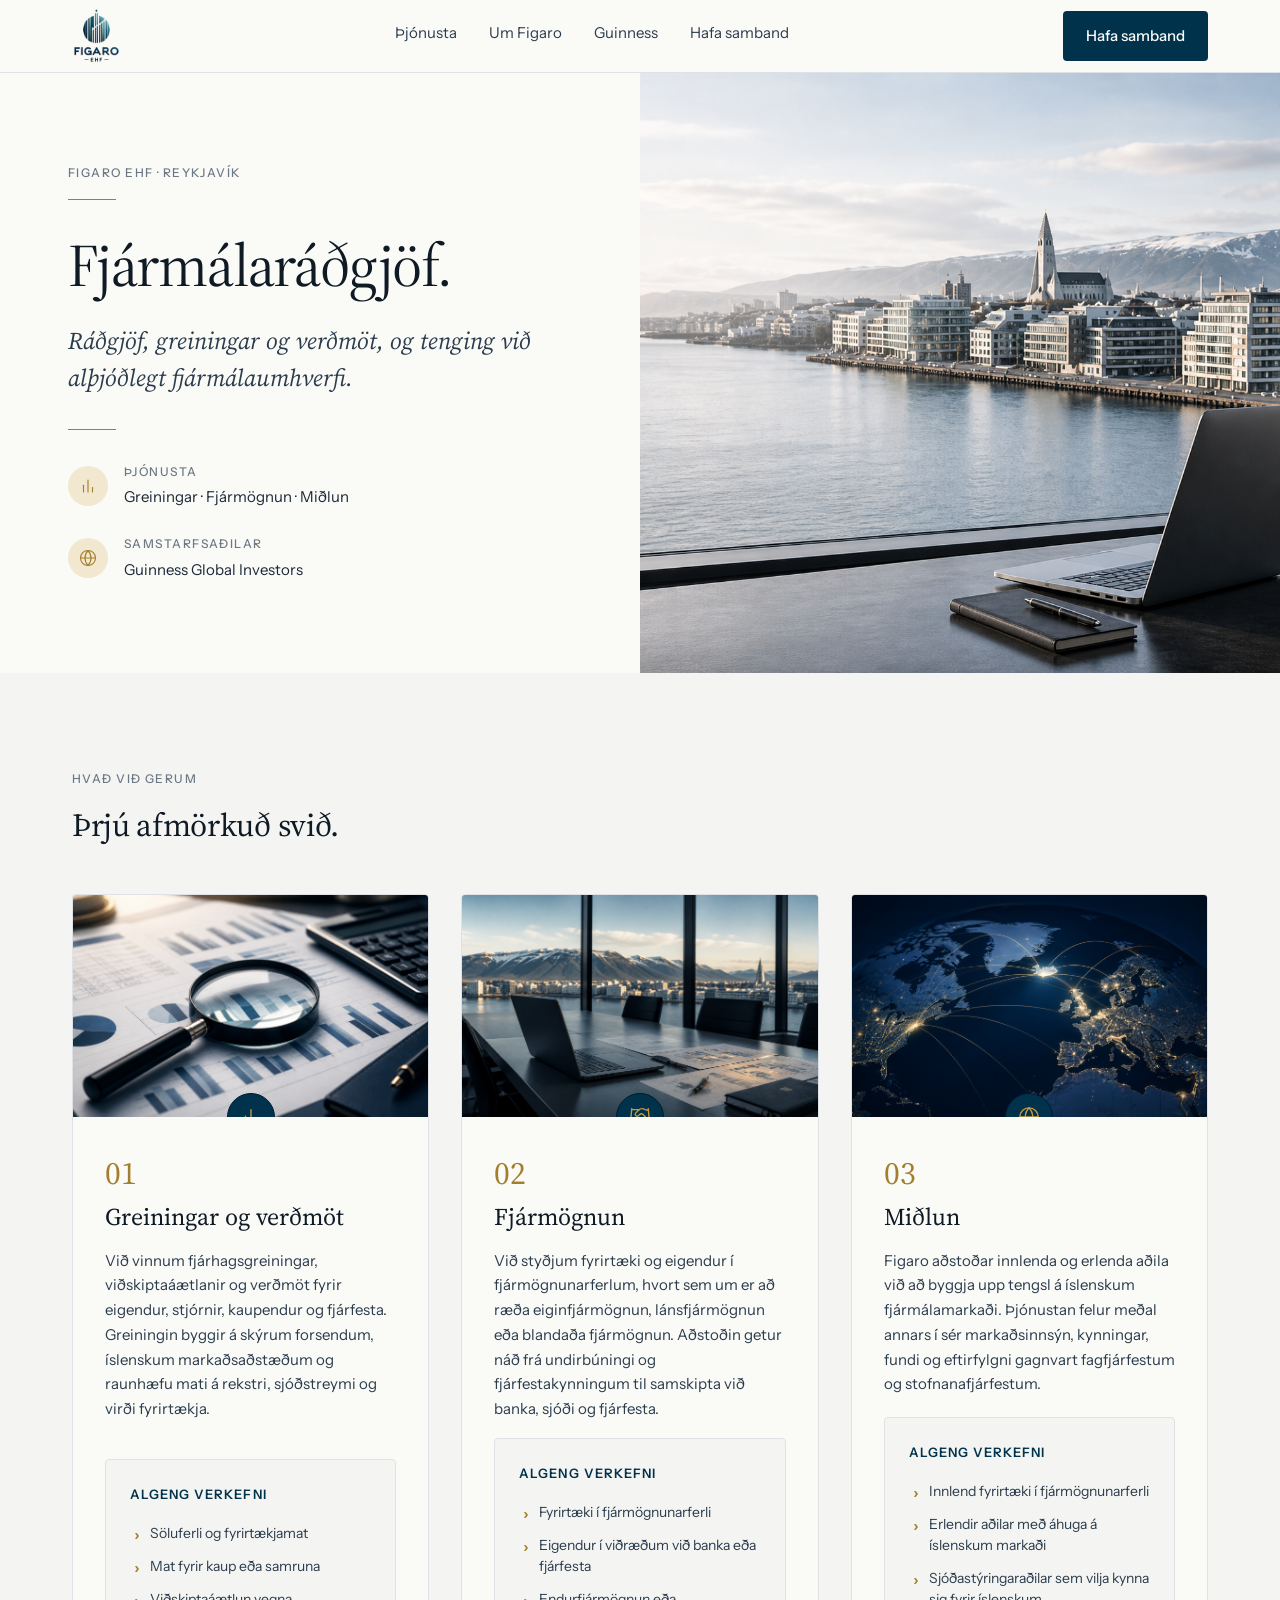
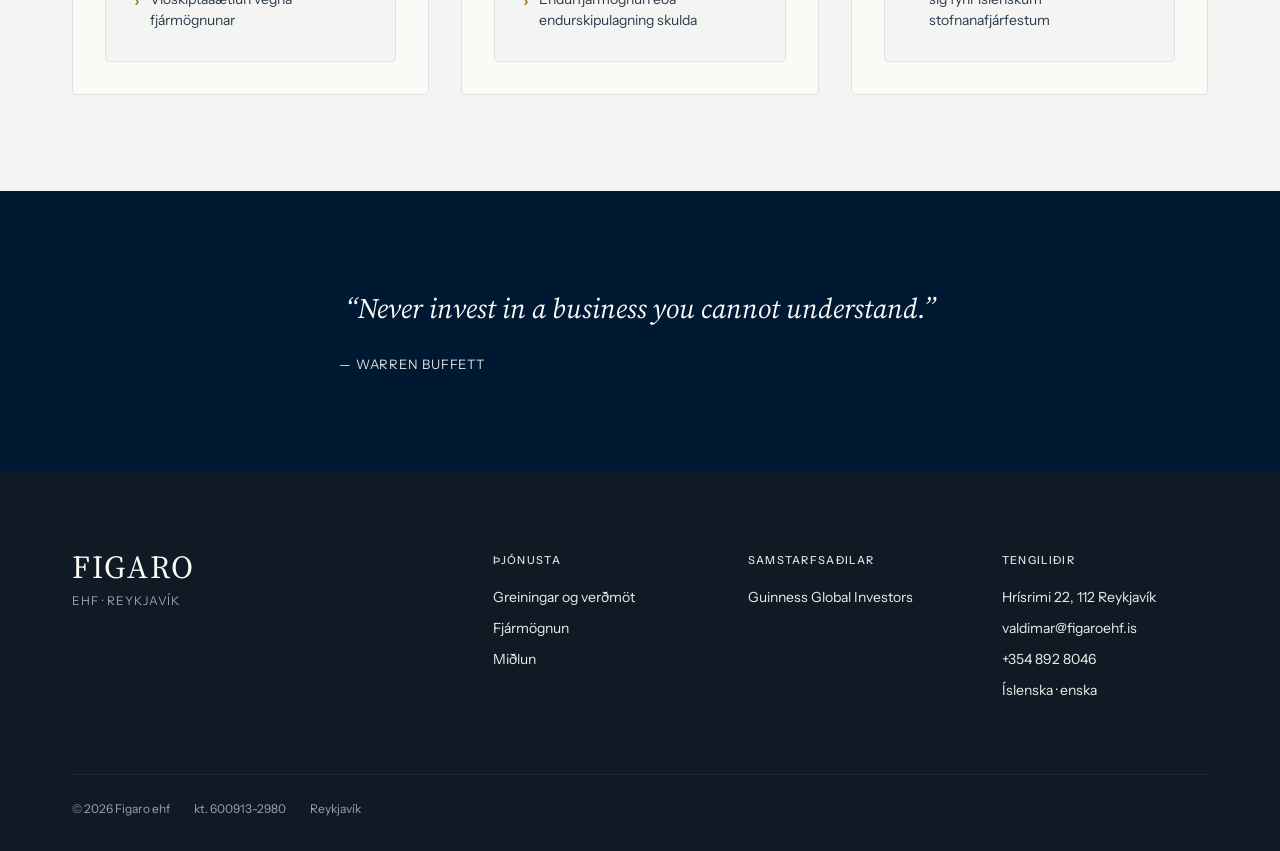
==== commit e9ce7c4b: "Side-by-side hero, Miðlun, meta-strip íkónar" ====
--- a/index.html
+++ b/index.html
@@ -27,20 +27,42 @@
   </div>
 </header>
 
-<section id="forsida" class="hero container">
-  <div class="eyebrow">Figaro ehf · Reykjavík</div>
-  <h1 class="h-display">Fjármálaráðgjöf.</h1>
-  <p class="lede">
-    Ráðgjöf, greiningar og verðmöt, og tenging við alþjóðlegt fjármálaumhverfi.
-  </p>
-  <div class="hero-actions">
-    <a href="hafa-samband.html" class="btn btn-primary">Hafa samband</a>
-    <a href="um.html" class="btn btn-ghost">Lesa um nálgun okkar →</a>
-  </div>
-  <hr class="rule-brand">
-  <div class="meta-strip">
-    <div><span class="eyebrow">Þjónusta</span><span class="value">Greiningar · Fjármögnun · Milliganga</span></div>
-    <div><span class="eyebrow">Samstarfsaðilar</span><span class="value">Guinness Global Investors</span></div>
+<section id="forsida" class="home-hero">
+  <div class="home-hero-grid">
+    <div class="home-hero-text-wrap">
+      <div class="home-hero-text">
+        <div class="eyebrow">Figaro ehf · Reykjavík</div>
+        <hr class="rule-brass" style="margin:16px 0 32px;">
+        <h1 class="h-display">Fjármálaráðgjöf.</h1>
+        <p class="lede" style="margin-top:24px;">
+          Ráðgjöf, greiningar og verðmöt, og tenging við alþjóðlegt fjármálaumhverfi.
+        </p>
+        <hr class="rule-brass" style="margin:32px 0;">
+        <div class="meta-strip-icons">
+          <div class="meta-item">
+            <div class="meta-icon" aria-hidden="true">
+              <svg viewBox="0 0 24 24" fill="none" stroke="currentColor" stroke-width="1.5" stroke-linecap="round" stroke-linejoin="round"><line x1="6" y1="20" x2="6" y2="11"/><line x1="12" y1="20" x2="12" y2="4"/><line x1="18" y1="20" x2="18" y2="14"/></svg>
+            </div>
+            <div>
+              <span class="eyebrow">Þjónusta</span>
+              <span class="value">Greiningar · Fjármögnun · Miðlun</span>
+            </div>
+          </div>
+          <div class="meta-item">
+            <div class="meta-icon" aria-hidden="true">
+              <svg viewBox="0 0 24 24" fill="none" stroke="currentColor" stroke-width="1.5" stroke-linecap="round" stroke-linejoin="round"><circle cx="12" cy="12" r="10"/><path d="M12 2a14.5 14.5 0 0 0 0 20 14.5 14.5 0 0 0 0-20"/><path d="M2 12h20"/></svg>
+            </div>
+            <div>
+              <span class="eyebrow">Samstarfsaðilar</span>
+              <span class="value">Guinness Global Investors</span>
+            </div>
+          </div>
+        </div>
+      </div>
+    </div>
+    <div class="home-hero-image">
+      <img src="assets/hero-home.jpg" alt="" onerror="this.style.display='none'">
+    </div>
   </div>
 </section>
 
@@ -105,12 +127,12 @@
         </div>
         <div class="service-card-body">
           <div class="service-num">03</div>
-          <h3 class="h3">Milliganga</h3>
+          <h3 class="h3">Miðlun</h3>
           <p class="body">Figaro aðstoðar innlenda og erlenda aðila við að byggja upp tengsl á íslenskum fjármálamarkaði. Þjónustan felur meðal annars í sér markaðsinnsýn, kynningar, fundi og eftirfylgni gagnvart fagfjárfestum og stofnanafjárfestum.</p>
           <div class="suits-list">
             <h4>Algeng verkefni</h4>
             <ul>
-              <li>Innlend fyrirtæki sem leita erlendra fjármögnunaraðila</li>
+              <li>Innlend fyrirtæki í fjármögnunarferli</li>
               <li>Erlendir aðilar með áhuga á íslenskum markaði</li>
               <li>Sjóðastýringaraðilar sem vilja kynna sig fyrir íslenskum stofnanafjárfestum</li>
             </ul>
@@ -146,7 +168,7 @@
           <h4>Þjónusta</h4>
           <a href="#thjonusta">Greiningar og verðmöt</a>
           <a href="#thjonusta">Fjármögnun</a>
-          <a href="#thjonusta">Milliganga</a>
+          <a href="#thjonusta">Miðlun</a>
         </div>
         <div>
           <h4>Samstarfsaðilar</h4>
--- a/assets/styles.css
+++ b/assets/styles.css
@@ -115,17 +115,34 @@
 }
 .page-hero-image img{width:100%;height:100%;object-fit:cover;display:block;}
 
-/* Hero (home) */
-.hero{padding:120px 0 96px;}
-.hero-actions{display:flex;align-items:center;gap:24px;margin:32px 0 48px;flex-wrap:wrap;}
-.hero-actions a{border-bottom:0;}
-.meta-strip{
-  display:grid;grid-template-columns:repeat(2,minmax(0,1fr));gap:48px;
-  padding-top:24px;max-width:680px;
-}
-.meta-strip > div{display:flex;flex-direction:column;gap:6px;}
-.meta-strip .eyebrow{margin-bottom:4px;}
-.meta-strip .value{font-size:15px;color:var(--ink-800);}
+/* Hero (home — side-by-side with image) */
+.home-hero{background:var(--paper-50);overflow:hidden;}
+.home-hero-grid{
+  display:grid;grid-template-columns:1fr 1fr;
+  min-height:600px;
+}
+.home-hero-text-wrap{
+  display:flex;align-items:center;justify-content:flex-end;
+  padding:64px 32px 64px 32px;
+}
+.home-hero-text{max-width:540px;width:100%;}
+.home-hero-image{
+  background:linear-gradient(135deg,var(--navy-800),var(--navy-900));
+  overflow:hidden;
+}
+.home-hero-image img{width:100%;height:100%;object-fit:cover;display:block;min-height:480px;}
+
+.meta-strip-icons{display:flex;flex-direction:column;gap:24px;}
+.meta-item{display:grid;grid-template-columns:40px 1fr;gap:16px;align-items:center;}
+.meta-item .eyebrow{margin-bottom:4px;display:block;}
+.meta-item .value{font-size:15px;color:var(--ink-800);display:block;}
+.meta-icon{
+  width:40px;height:40px;border-radius:50%;
+  background:var(--brass-100);color:var(--brass-700);
+  display:flex;align-items:center;justify-content:center;
+}
+.meta-icon svg{width:18px;height:18px;}
+
 em{font-style:italic;}
 
 /* Services (home) */
@@ -368,8 +385,11 @@
 /* Responsive */
 @media (max-width:900px){
   .h-display{font-size:42px;} .h1{font-size:36px;} .h2{font-size:26px;}
-  .services-grid,.fund-cards,.contact-grid,.about-layout,.page-hero-grid{grid-template-columns:1fr;}
-  .meta-strip{grid-template-columns:1fr;gap:24px;}
+  .services-grid,.fund-cards,.contact-grid,.about-layout,.page-hero-grid,.home-hero-grid{grid-template-columns:1fr;}
+  .home-hero-grid{min-height:auto;}
+  .home-hero-text-wrap{padding:48px 24px;justify-content:flex-start;}
+  .home-hero-image{aspect-ratio:16/10;min-height:auto;}
+  .home-hero-image img{min-height:auto;}
   .footer-top{grid-template-columns:1fr;gap:32px;}
   .footer-cols{grid-template-columns:1fr;gap:32px;}
   .header-inner{height:64px;gap:16px;}
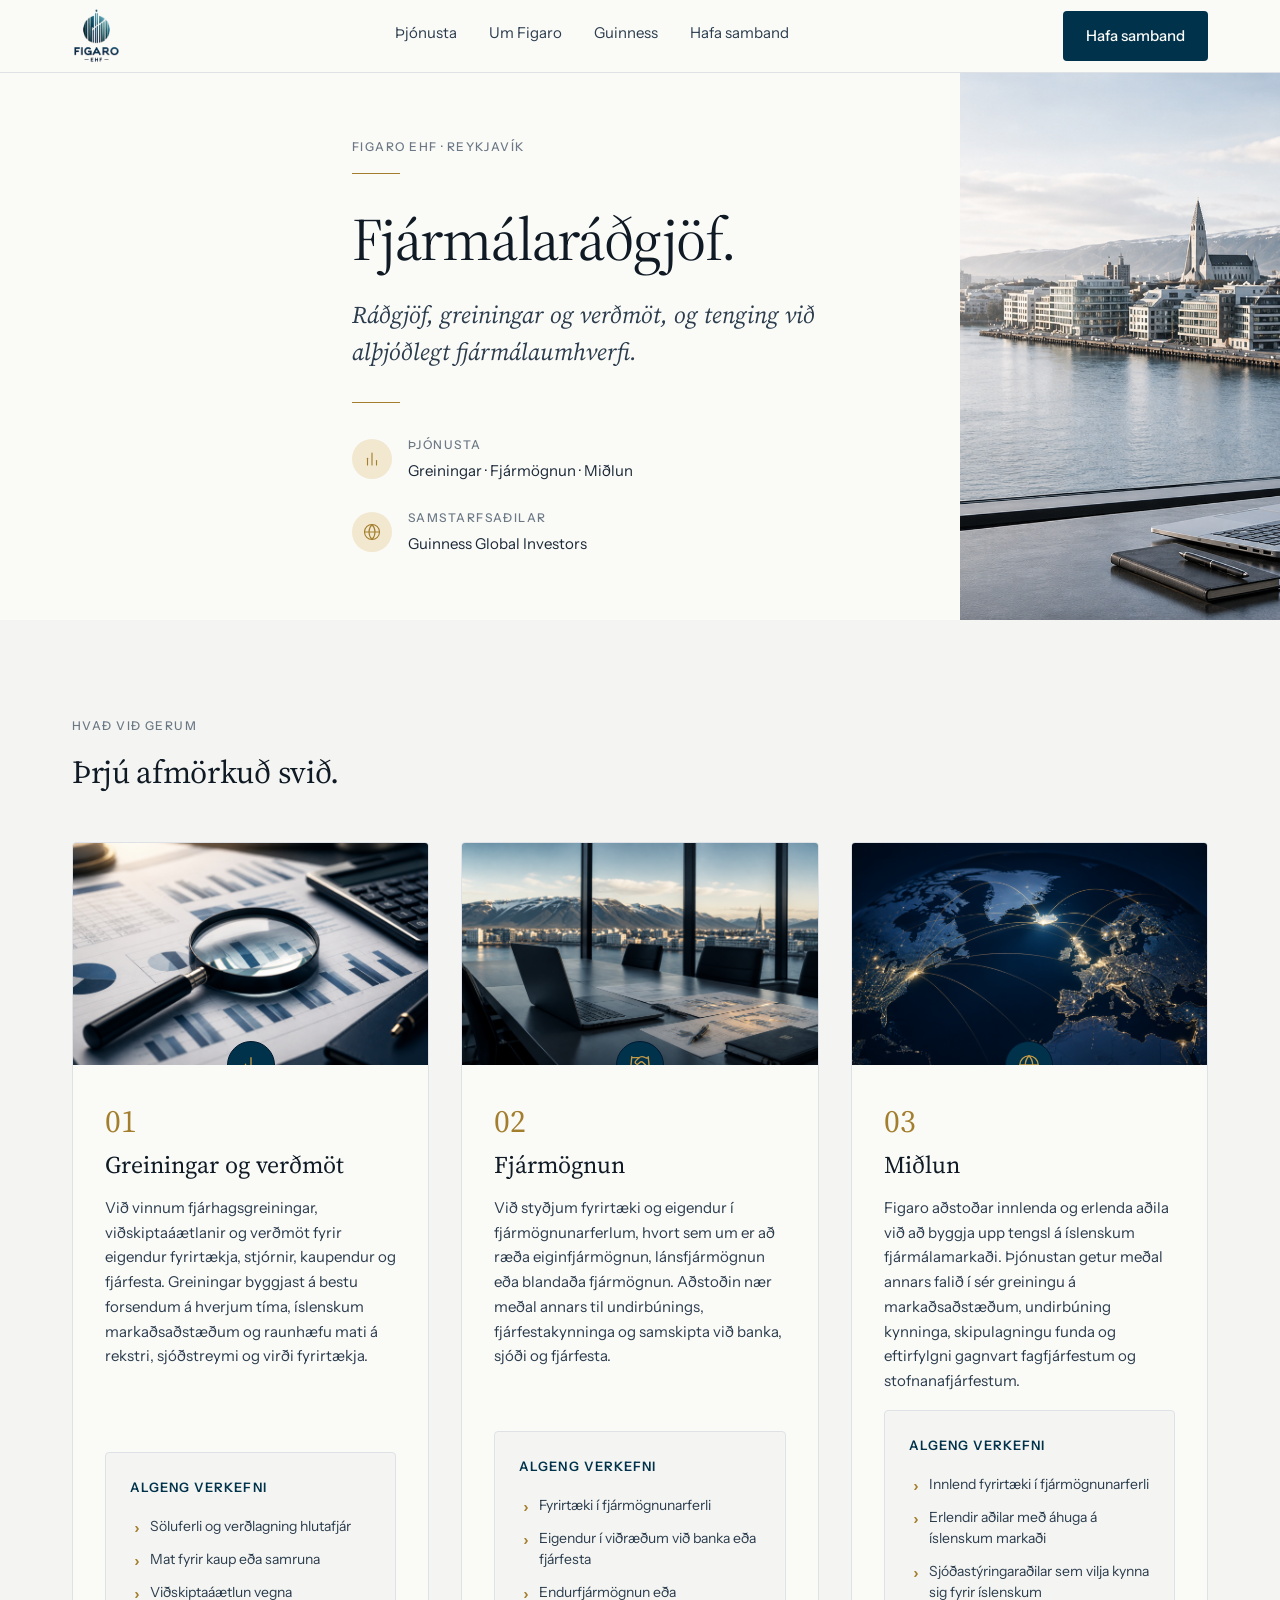
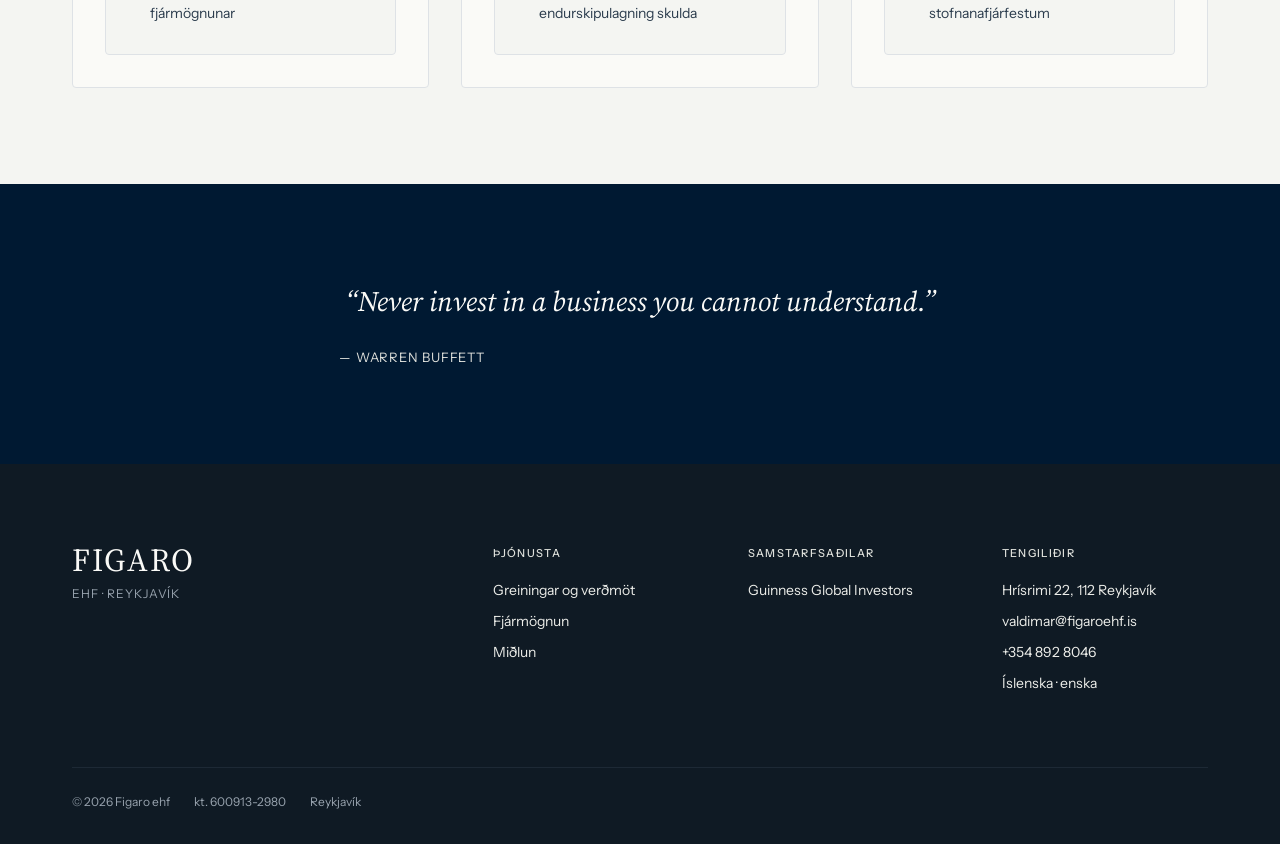
==== commit e44fff52: "Endurbygg Um Figaro síðu" ====
--- a/index.html
+++ b/index.html
@@ -41,7 +41,7 @@
         <div class="meta-strip-icons">
           <div class="meta-item">
             <div class="meta-icon" aria-hidden="true">
-              <svg viewBox="0 0 24 24" fill="none" stroke="currentColor" stroke-width="1.5" stroke-linecap="round" stroke-linejoin="round"><line x1="6" y1="20" x2="6" y2="11"/><line x1="12" y1="20" x2="12" y2="4"/><line x1="18" y1="20" x2="18" y2="14"/></svg>
+              <svg width="18" height="18" viewBox="0 0 24 24" fill="none" stroke="currentColor" stroke-width="1.5" stroke-linecap="round" stroke-linejoin="round"><line x1="6" y1="20" x2="6" y2="11"/><line x1="12" y1="20" x2="12" y2="4"/><line x1="18" y1="20" x2="18" y2="14"/></svg>
             </div>
             <div>
               <span class="eyebrow">Þjónusta</span>
@@ -50,7 +50,7 @@
           </div>
           <div class="meta-item">
             <div class="meta-icon" aria-hidden="true">
-              <svg viewBox="0 0 24 24" fill="none" stroke="currentColor" stroke-width="1.5" stroke-linecap="round" stroke-linejoin="round"><circle cx="12" cy="12" r="10"/><path d="M12 2a14.5 14.5 0 0 0 0 20 14.5 14.5 0 0 0 0-20"/><path d="M2 12h20"/></svg>
+              <svg width="18" height="18" viewBox="0 0 24 24" fill="none" stroke="currentColor" stroke-width="1.5" stroke-linecap="round" stroke-linejoin="round"><circle cx="12" cy="12" r="10"/><path d="M12 2a14.5 14.5 0 0 0 0 20 14.5 14.5 0 0 0 0-20"/><path d="M2 12h20"/></svg>
             </div>
             <div>
               <span class="eyebrow">Samstarfsaðilar</span>
@@ -84,11 +84,11 @@
         <div class="service-card-body">
           <div class="service-num">01</div>
           <h3 class="h3">Greiningar og verðmöt</h3>
-          <p class="body">Við vinnum fjárhagsgreiningar, viðskiptaáætlanir og verðmöt fyrir eigendur, stjórnir, kaupendur og fjárfesta. Greiningin byggir á skýrum forsendum, íslenskum markaðsaðstæðum og raunhæfu mati á rekstri, sjóðstreymi og virði fyrirtækja.</p>
+          <p class="body">Við vinnum fjárhagsgreiningar, viðskiptaáætlanir og verðmöt fyrir eigendur fyrirtækja, stjórnir, kaupendur og fjárfesta. Greiningar byggjast á bestu forsendum á hverjum tíma, íslenskum markaðsaðstæðum og raunhæfu mati á rekstri, sjóðstreymi og virði fyrirtækja.</p>
           <div class="suits-list">
             <h4>Algeng verkefni</h4>
             <ul>
-              <li>Söluferli og fyrirtækjamat</li>
+              <li>Söluferli og verðlagning hlutafjár</li>
               <li>Mat fyrir kaup eða samruna</li>
               <li>Viðskiptaáætlun vegna fjármögnunar</li>
             </ul>
@@ -106,7 +106,7 @@
         <div class="service-card-body">
           <div class="service-num">02</div>
           <h3 class="h3">Fjármögnun</h3>
-          <p class="body">Við styðjum fyrirtæki og eigendur í fjármögnunarferlum, hvort sem um er að ræða eiginfjármögnun, lánsfjármögnun eða blandaða fjármögnun. Aðstoðin getur náð frá undirbúningi og fjárfestakynningum til samskipta við banka, sjóði og fjárfesta.</p>
+          <p class="body">Við styðjum fyrirtæki og eigendur í fjármögnunarferlum, hvort sem um er að ræða eiginfjármögnun, lánsfjármögnun eða blandaða fjármögnun. Aðstoðin nær meðal annars til undirbúnings, fjárfestakynninga og samskipta við banka, sjóði og fjárfesta.</p>
           <div class="suits-list">
             <h4>Algeng verkefni</h4>
             <ul>
@@ -128,7 +128,7 @@
         <div class="service-card-body">
           <div class="service-num">03</div>
           <h3 class="h3">Miðlun</h3>
-          <p class="body">Figaro aðstoðar innlenda og erlenda aðila við að byggja upp tengsl á íslenskum fjármálamarkaði. Þjónustan felur meðal annars í sér markaðsinnsýn, kynningar, fundi og eftirfylgni gagnvart fagfjárfestum og stofnanafjárfestum.</p>
+          <p class="body">Figaro aðstoðar innlenda og erlenda aðila við að byggja upp tengsl á íslenskum fjármálamarkaði. Þjónustan getur meðal annars falið í sér greiningu á markaðsaðstæðum, undirbúning kynninga, skipulagningu funda og eftirfylgni gagnvart fagfjárfestum og stofnanafjárfestum.</p>
           <div class="suits-list">
             <h4>Algeng verkefni</h4>
             <ul>
--- a/assets/styles.css
+++ b/assets/styles.css
@@ -118,19 +118,19 @@
 /* Hero (home — side-by-side with image) */
 .home-hero{background:var(--paper-50);overflow:hidden;}
 .home-hero-grid{
-  display:grid;grid-template-columns:1fr 1fr;
-  min-height:600px;
+  display:grid;grid-template-columns:3fr 1fr;
+  min-height:520px;
 }
 .home-hero-text-wrap{
   display:flex;align-items:center;justify-content:flex-end;
-  padding:64px 32px 64px 32px;
-}
-.home-hero-text{max-width:540px;width:100%;}
+  padding:64px 48px 64px 32px;
+}
+.home-hero-text{max-width:560px;width:100%;}
 .home-hero-image{
   background:linear-gradient(135deg,var(--navy-800),var(--navy-900));
   overflow:hidden;
 }
-.home-hero-image img{width:100%;height:100%;object-fit:cover;display:block;min-height:480px;}
+.home-hero-image img{width:100%;height:100%;object-fit:cover;display:block;min-height:420px;}
 
 .meta-strip-icons{display:flex;flex-direction:column;gap:24px;}
 .meta-item{display:grid;grid-template-columns:40px 1fr;gap:16px;align-items:center;}
@@ -212,6 +212,68 @@
 .guinness-band a{color:var(--brass-400);border-bottom-color:var(--brass-400);}
 .guinness-band a:hover{color:var(--brass-200);border-bottom-color:var(--brass-200);}
 
+/* About — info card with title (Lykilupplýsingar variant) */
+.info-card-detail{
+  background:var(--paper-50);border:1px solid var(--ink-200);border-radius:4px;
+  padding:32px 36px;display:flex;flex-direction:column;gap:24px;
+  position:sticky;top:96px;
+}
+.info-card-detail h3{
+  font-family:var(--font-display);font-weight:400;font-size:22px;
+  color:var(--ink-900);margin:0 0 8px;padding-bottom:16px;
+  border-bottom:1px solid var(--ink-200);
+}
+.info-card-section{
+  display:flex;flex-direction:column;gap:4px;
+  padding-bottom:20px;border-bottom:1px solid var(--ink-200);
+}
+.info-card-section:last-child{border-bottom:0;padding-bottom:0;}
+.info-card-section .eyebrow{
+  color:var(--brass-700);margin-bottom:6px;font-size:11px;
+}
+.info-card-section .value{
+  font-size:15px;color:var(--ink-900);line-height:1.45;
+}
+.info-card-section .value-sub{
+  font-size:13px;color:var(--ink-600);line-height:1.4;
+}
+
+/* About subtitle (under heading in section 01) */
+.about-subtitle{
+  font-family:var(--font-sans);font-size:15px;color:var(--ink-600);
+  margin:-8px 0 24px;letter-spacing:.01em;
+}
+
+/* Approach quote (right side of section 02) */
+.approach-quote{
+  background:var(--paper-50);border:1px solid var(--ink-200);border-radius:4px;
+  padding:40px 36px;
+  position:sticky;top:96px;
+  border-left:3px solid var(--brass-700);
+}
+.approach-quote blockquote{
+  margin:0;font-family:var(--font-display);font-style:italic;
+  font-size:22px;line-height:1.5;color:var(--ink-800);
+  border:0;padding:0;
+}
+
+/* CTA band before footer */
+.cta-band{
+  background:var(--navy-900);color:var(--paper-50);
+  padding:64px 0;
+}
+.cta-band .container{display:block;}
+.cta-grid{
+  display:grid;grid-template-columns:1fr auto;gap:48px;align-items:center;
+}
+.cta-grid h2{color:var(--paper-50);font-family:var(--font-display);font-weight:400;font-size:32px;margin:0 0 8px;}
+.cta-grid p{color:var(--paper-200);font-size:16px;margin:0;max-width:560px;}
+.cta-band .btn-primary{
+  background:var(--paper-50);color:var(--navy-900);
+  border:1px solid var(--paper-50);
+}
+.cta-band .btn-primary:hover{background:var(--paper-200);color:var(--navy-900);border-color:var(--paper-200);}
+
 /* About — numbered sections + meta */
 .about-layout{display:grid;grid-template-columns:2fr 1fr;gap:64px;margin-top:48px;}
 .about-section{margin-bottom:48px;}
@@ -385,7 +447,8 @@
 /* Responsive */
 @media (max-width:900px){
   .h-display{font-size:42px;} .h1{font-size:36px;} .h2{font-size:26px;}
-  .services-grid,.fund-cards,.contact-grid,.about-layout,.page-hero-grid,.home-hero-grid{grid-template-columns:1fr;}
+  .services-grid,.fund-cards,.contact-grid,.about-layout,.page-hero-grid,.home-hero-grid,.cta-grid{grid-template-columns:1fr;}
+  .info-card-detail,.approach-quote{position:static;}
   .home-hero-grid{min-height:auto;}
   .home-hero-text-wrap{padding:48px 24px;justify-content:flex-start;}
   .home-hero-image{aspect-ratio:16/10;min-height:auto;}
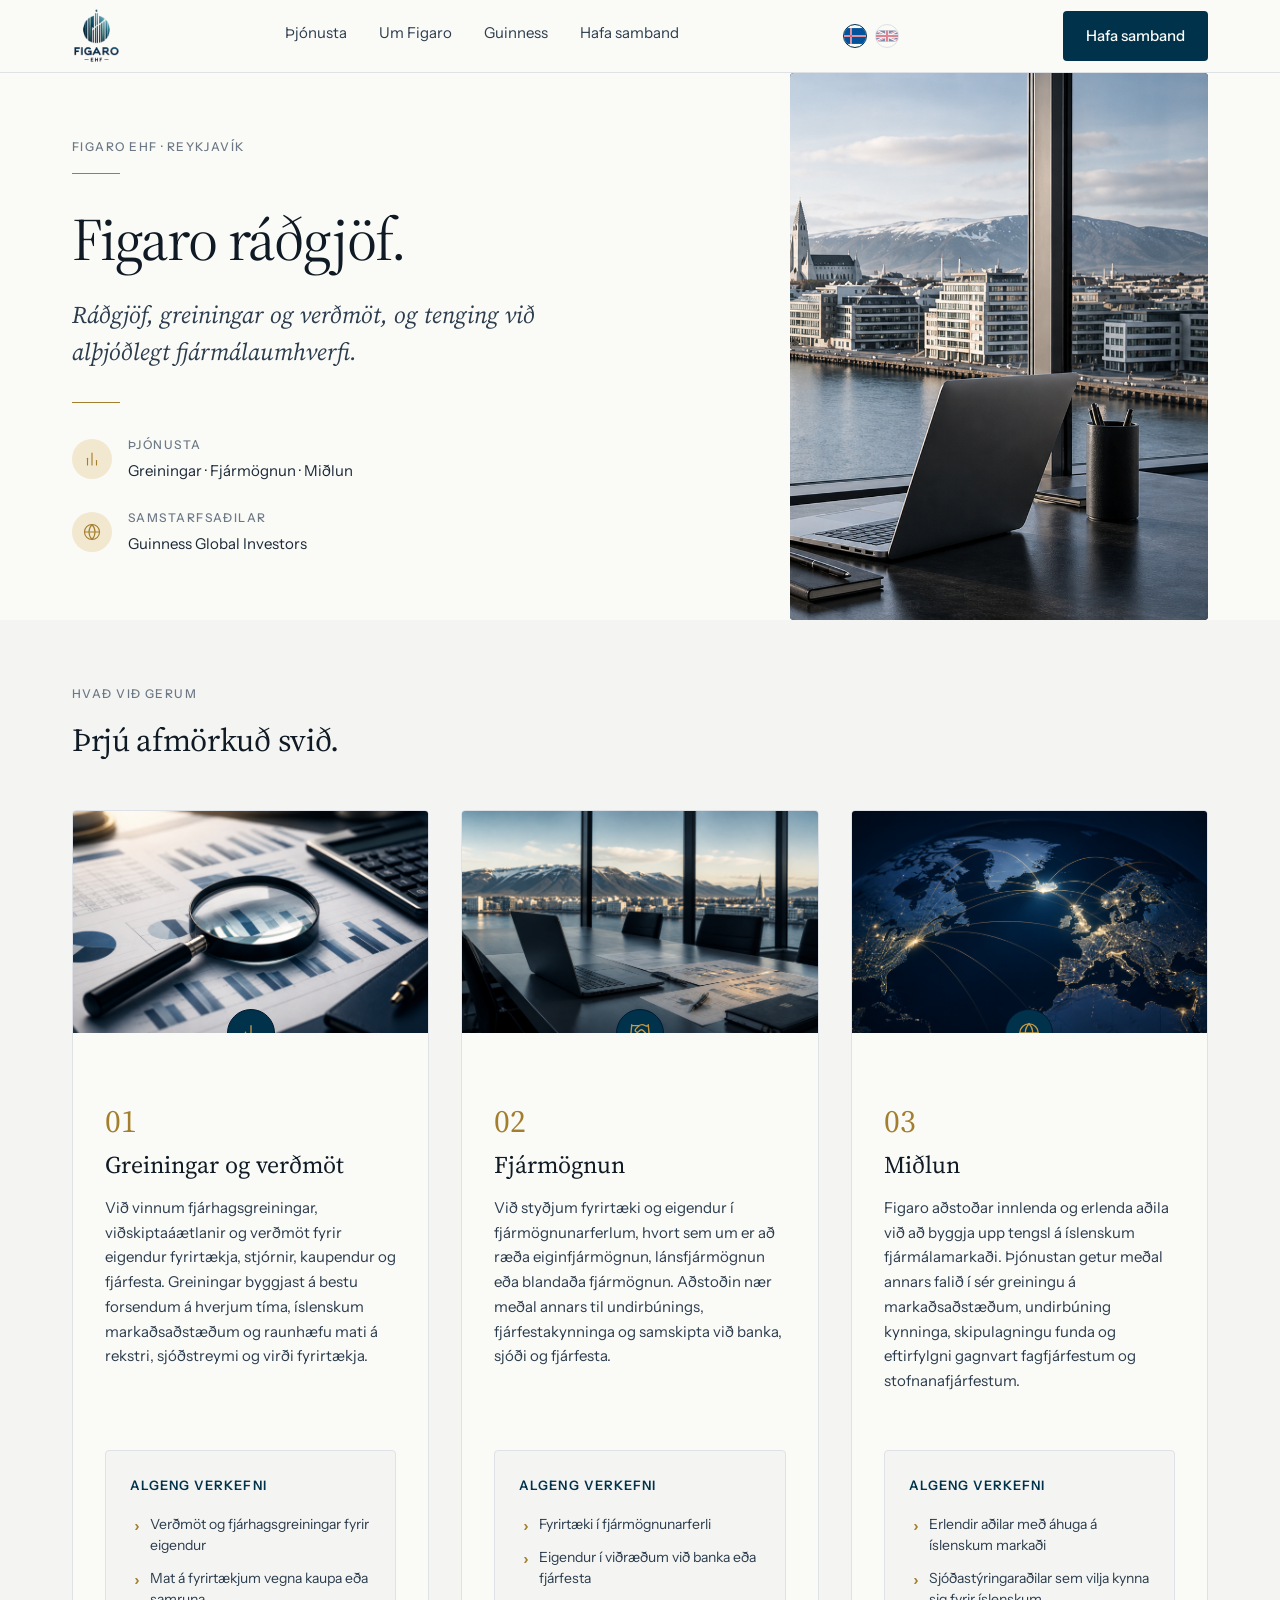
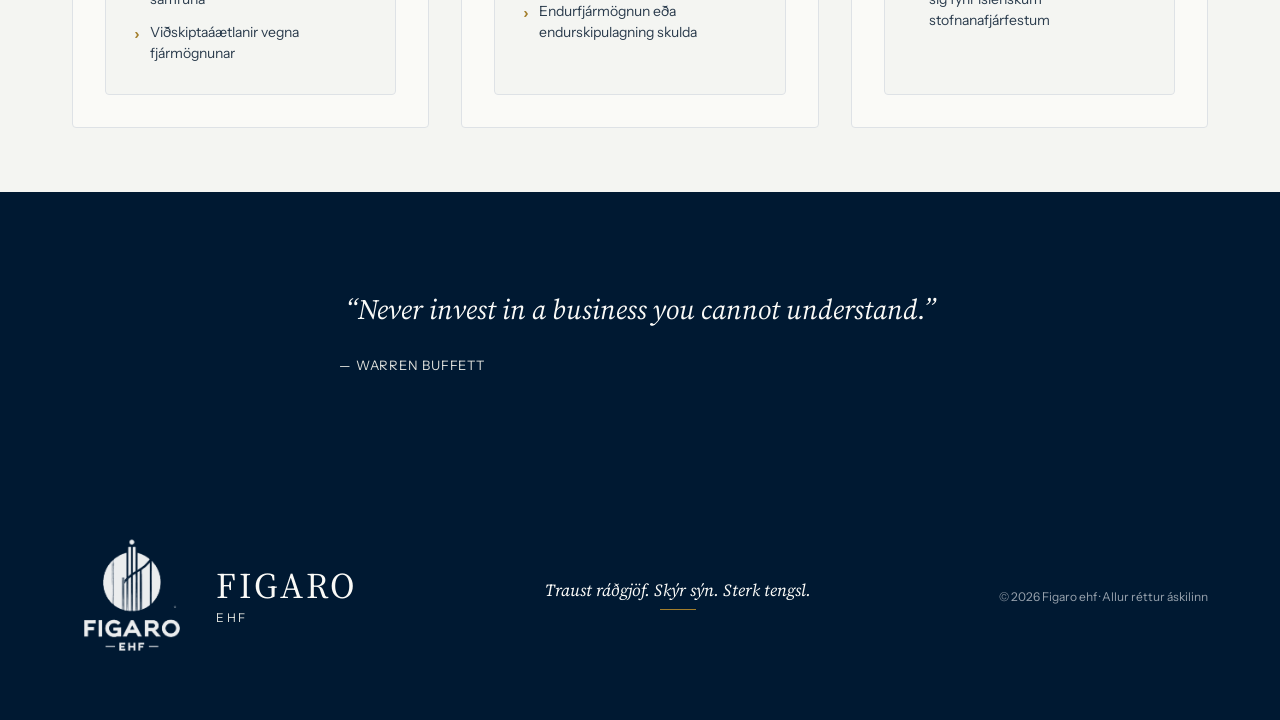
==== commit 254297a1: "Mobile responsive — hamburger menu + adjustments" ====
--- a/index.html
+++ b/index.html
@@ -23,7 +23,19 @@
       <a href="guinness.html">Guinness</a>
       <a href="hafa-samband.html">Hafa samband</a>
     </nav>
+    <div class="lang-switcher">
+      <a href="index.html" class="active" aria-label="Íslenska" title="Íslenska">
+        <svg viewBox="0 0 25 18" xmlns="http://www.w3.org/2000/svg"><rect width="25" height="18" fill="#02529C"/><rect x="7" width="2" height="18" fill="#FFF"/><rect y="8" width="25" height="2" fill="#FFF"/><rect x="7.5" width="1" height="18" fill="#DC1E35"/><rect y="8.5" width="25" height="1" fill="#DC1E35"/></svg>
+      </a>
+      <a href="en/index.html" aria-label="English" title="English">
+        <svg viewBox="0 0 60 30" xmlns="http://www.w3.org/2000/svg"><clipPath id="t"><path d="M30,15 h30 v15 z v15 h-30 z h-30 v-15 z v-15 h30 z"/></clipPath><path d="M0,0 v30 h60 v-30 z" fill="#012169"/><path d="M0,0 L60,30 M60,0 L0,30" stroke="#fff" stroke-width="6"/><path d="M0,0 L60,30 M60,0 L0,30" clip-path="url(#t)" stroke="#C8102E" stroke-width="4"/><path d="M30,0 v30 M0,15 h60" stroke="#fff" stroke-width="10"/><path d="M30,0 v30 M0,15 h60" stroke="#C8102E" stroke-width="6"/></svg>
+      </a>
+    </div>
     <a href="hafa-samband.html" class="btn btn-primary">Hafa samband</a>
+    <button class="menu-toggle" aria-label="Valmynd" onclick="document.body.classList.toggle('menu-open')">
+      <svg class="menu-open-icon" viewBox="0 0 24 24" fill="none" stroke="currentColor" stroke-width="2" stroke-linecap="round"><line x1="4" y1="7" x2="20" y2="7"/><line x1="4" y1="12" x2="20" y2="12"/><line x1="4" y1="17" x2="20" y2="17"/></svg>
+      <svg class="menu-close" viewBox="0 0 24 24" fill="none" stroke="currentColor" stroke-width="2" stroke-linecap="round"><line x1="6" y1="6" x2="18" y2="18"/><line x1="18" y1="6" x2="6" y2="18"/></svg>
+    </button>
   </div>
 </header>
 
@@ -33,7 +45,7 @@
       <div class="home-hero-text">
         <div class="eyebrow">Figaro ehf · Reykjavík</div>
         <hr class="rule-brass" style="margin:16px 0 32px;">
-        <h1 class="h-display">Fjármálaráðgjöf.</h1>
+        <h1 class="h-display">Figaro ráðgjöf.</h1>
         <p class="lede" style="margin-top:24px;">
           Ráðgjöf, greiningar og verðmöt, og tenging við alþjóðlegt fjármálaumhverfi.
         </p>
@@ -85,14 +97,14 @@
           <div class="service-num">01</div>
           <h3 class="h3">Greiningar og verðmöt</h3>
           <p class="body">Við vinnum fjárhagsgreiningar, viðskiptaáætlanir og verðmöt fyrir eigendur fyrirtækja, stjórnir, kaupendur og fjárfesta. Greiningar byggjast á bestu forsendum á hverjum tíma, íslenskum markaðsaðstæðum og raunhæfu mati á rekstri, sjóðstreymi og virði fyrirtækja.</p>
-          <div class="suits-list">
-            <h4>Algeng verkefni</h4>
-            <ul>
-              <li>Söluferli og verðlagning hlutafjár</li>
-              <li>Mat fyrir kaup eða samruna</li>
-              <li>Viðskiptaáætlun vegna fjármögnunar</li>
-            </ul>
-          </div>
+        </div>
+        <div class="suits-list">
+          <h4>Algeng verkefni</h4>
+          <ul>
+            <li>Verðmöt og fjárhagsgreiningar fyrir eigendur</li>
+            <li>Mat á fyrirtækjum vegna kaupa eða samruna</li>
+            <li>Viðskiptaáætlanir vegna fjármögnunar</li>
+          </ul>
         </div>
       </article>
 
@@ -107,14 +119,14 @@
           <div class="service-num">02</div>
           <h3 class="h3">Fjármögnun</h3>
           <p class="body">Við styðjum fyrirtæki og eigendur í fjármögnunarferlum, hvort sem um er að ræða eiginfjármögnun, lánsfjármögnun eða blandaða fjármögnun. Aðstoðin nær meðal annars til undirbúnings, fjárfestakynninga og samskipta við banka, sjóði og fjárfesta.</p>
-          <div class="suits-list">
-            <h4>Algeng verkefni</h4>
-            <ul>
-              <li>Fyrirtæki í fjármögnunarferli</li>
-              <li>Eigendur í viðræðum við banka eða fjárfesta</li>
-              <li>Endurfjármögnun eða endurskipulagning skulda</li>
-            </ul>
-          </div>
+        </div>
+        <div class="suits-list">
+          <h4>Algeng verkefni</h4>
+          <ul>
+            <li>Fyrirtæki í fjármögnunarferli</li>
+            <li>Eigendur í viðræðum við banka eða fjárfesta</li>
+            <li>Endurfjármögnun eða endurskipulagning skulda</li>
+          </ul>
         </div>
       </article>
 
@@ -129,14 +141,13 @@
           <div class="service-num">03</div>
           <h3 class="h3">Miðlun</h3>
           <p class="body">Figaro aðstoðar innlenda og erlenda aðila við að byggja upp tengsl á íslenskum fjármálamarkaði. Þjónustan getur meðal annars falið í sér greiningu á markaðsaðstæðum, undirbúning kynninga, skipulagningu funda og eftirfylgni gagnvart fagfjárfestum og stofnanafjárfestum.</p>
-          <div class="suits-list">
-            <h4>Algeng verkefni</h4>
-            <ul>
-              <li>Innlend fyrirtæki í fjármögnunarferli</li>
-              <li>Erlendir aðilar með áhuga á íslenskum markaði</li>
-              <li>Sjóðastýringaraðilar sem vilja kynna sig fyrir íslenskum stofnanafjárfestum</li>
-            </ul>
-          </div>
+        </div>
+        <div class="suits-list">
+          <h4>Algeng verkefni</h4>
+          <ul>
+            <li>Erlendir aðilar með áhuga á íslenskum markaði</li>
+            <li>Sjóðastýringaraðilar sem vilja kynna sig fyrir íslenskum stofnanafjárfestum</li>
+          </ul>
         </div>
       </article>
 
@@ -156,37 +167,21 @@
   </div>
 </section>
 
-<footer class="footer">
+<footer class="footer-slim">
   <div class="container">
-    <div class="footer-top">
-      <div class="footer-mark">
-        <span class="wordmark">FIGARO</span>
-        <span class="wordmark-tag">ehf · Reykjavík</span>
+    <div class="footer-slim-grid">
+      <a class="footer-slim-mark" href="index.html">
+        <div class="footer-mark-img" aria-hidden="true"></div>
+        <div class="footer-wordmark">
+          <span class="wordmark">FIGARO</span>
+          <span class="ehf">ehf</span>
+        </div>
+      </a>
+      <div class="footer-tagline">
+        Traust ráðgjöf. Skýr sýn. Sterk tengsl.
+        <span class="footer-tagline-rule" aria-hidden="true"></span>
       </div>
-      <div class="footer-cols">
-        <div>
-          <h4>Þjónusta</h4>
-          <a href="#thjonusta">Greiningar og verðmöt</a>
-          <a href="#thjonusta">Fjármögnun</a>
-          <a href="#thjonusta">Miðlun</a>
-        </div>
-        <div>
-          <h4>Samstarfsaðilar</h4>
-          <a href="guinness.html">Guinness Global Investors</a>
-        </div>
-        <div>
-          <h4>Tengiliðir</h4>
-          <span>Hrísrimi 22, 112 Reykjavík</span>
-          <span><a href="mailto:valdimar@figaroehf.is" style="color:inherit;">valdimar@figaroehf.is</a></span>
-          <span><a href="tel:+3548928046" style="color:inherit;">+354 892 8046</a></span>
-          <span>Íslenska · enska</span>
-        </div>
-      </div>
-    </div>
-    <div class="footer-bottom">
-      <span>© 2026 Figaro ehf</span>
-      <span>kt. 600913-2980</span>
-      <span>Reykjavík</span>
+      <div class="footer-copy">© 2026 Figaro ehf · Allur réttur áskilinn</div>
     </div>
   </div>
 </footer>
--- a/assets/styles.css
+++ b/assets/styles.css
@@ -69,7 +69,9 @@
 
 /* Container */
 .container{max-width:1200px;margin:0 auto;padding:0 32px;}
-.section{padding:96px 0;}
+.section{padding:64px 0;}
+.page-hero + .section{padding-top:32px;}
+.section + .section{padding-top:32px;}
 .section-alt{background:var(--paper-100);}
 .section-dark{background:var(--navy-900);color:var(--paper-50);}
 .section-dark .h1,.section-dark .h2,.section-dark .h3{color:var(--paper-50);}
@@ -93,6 +95,29 @@
 }
 .nav a.active,.nav a:hover{color:var(--navy-700);border-bottom-color:var(--brass-700);}
 
+/* Mobile hamburger toggle (hidden on desktop) */
+.menu-toggle{
+  display:none;background:none;border:0;cursor:pointer;
+  padding:8px;align-items:center;justify-content:center;
+  color:var(--navy-700);
+}
+.menu-toggle svg{width:24px;height:24px;display:block;}
+.menu-toggle .menu-close{display:none;}
+body.menu-open .menu-toggle .menu-open-icon{display:none;}
+body.menu-open .menu-toggle .menu-close{display:block;}
+
+/* Language switcher (flag buttons in header) */
+.lang-switcher{display:flex;gap:8px;align-items:center;}
+.lang-switcher a{
+  width:24px;height:24px;border-radius:50%;
+  overflow:hidden;display:block;border:1px solid var(--ink-300);
+  opacity:.5;transition:opacity .2s,border-color .2s;
+  flex-shrink:0;
+}
+.lang-switcher a:hover{opacity:.85;}
+.lang-switcher a.active{opacity:1;border-color:var(--navy-700);}
+.lang-switcher svg{width:100%;height:100%;display:block;}
+
 /* Buttons */
 .btn{
   display:inline-block;font-family:var(--font-sans);font-size:15px;font-weight:500;
@@ -104,33 +129,52 @@
 .btn-ghost{background:transparent;color:var(--navy-700);border-color:transparent;padding-left:0;}
 .btn-ghost:hover{color:var(--navy-900);}
 
-/* Page hero (with optional side image) */
-.page-hero{padding:80px 0 64px;background:var(--paper-50);}
-.page-hero-grid{display:grid;grid-template-columns:1fr 1fr;gap:64px;align-items:center;}
-.page-hero-text .lede{margin-bottom:24px;}
+/* Page hero (with optional side image — equal-height columns) */
+.page-hero{
+  padding:48px 0 0;background:var(--paper-50);
+  border-bottom:1px solid var(--ink-200);
+}
+.page-hero-grid{
+  display:grid;grid-template-columns:1.4fr 1fr;gap:48px;
+  align-items:stretch;
+  min-height:420px;
+}
+.page-hero-text{
+  display:flex;flex-direction:column;justify-content:center;
+  padding:24px 0;
+}
+.page-hero-text .lede{margin-bottom:24px;max-width:520px;}
 .page-hero-image{
-  width:100%;aspect-ratio:4/3;
+  width:100%;height:100%;
   background:linear-gradient(135deg,var(--navy-800),var(--navy-900));
-  border-radius:4px;overflow:hidden;
+  border-radius:6px;overflow:hidden;
+  box-shadow:0 4px 20px rgba(0,25,50,.08);
 }
 .page-hero-image img{width:100%;height:100%;object-fit:cover;display:block;}
 
 /* Hero (home — side-by-side with image) */
 .home-hero{background:var(--paper-50);overflow:hidden;}
 .home-hero-grid{
-  display:grid;grid-template-columns:3fr 1fr;
+  display:grid;grid-template-columns:1.6fr 1fr;
   min-height:520px;
+  max-width:1200px;margin:0 auto;padding:0 32px;
+  gap:48px;align-items:center;
 }
 .home-hero-text-wrap{
-  display:flex;align-items:center;justify-content:flex-end;
-  padding:64px 48px 64px 32px;
+  display:flex;align-items:center;
+  padding:64px 0;
 }
 .home-hero-text{max-width:560px;width:100%;}
 .home-hero-image{
   background:linear-gradient(135deg,var(--navy-800),var(--navy-900));
-  overflow:hidden;
-}
-.home-hero-image img{width:100%;height:100%;object-fit:cover;display:block;min-height:420px;}
+  overflow:hidden;border-radius:4px;
+  align-self:stretch;
+}
+.home-hero-image img{
+  width:100%;height:100%;object-fit:cover;display:block;
+  min-height:380px;
+  object-position:right center;
+}
 
 .meta-strip-icons{display:flex;flex-direction:column;gap:24px;}
 .meta-item{display:grid;grid-template-columns:40px 1fr;gap:16px;align-items:center;}
@@ -148,10 +192,12 @@
 /* Services (home) */
 .services-grid{
   display:grid;grid-template-columns:repeat(3,1fr);gap:32px;margin-top:48px;
+  grid-auto-rows:auto;
 }
 .service-card{
   background:var(--paper-50);border:1px solid var(--ink-200);border-radius:4px;
-  overflow:hidden;display:flex;flex-direction:column;transition:all .2s;
+  overflow:hidden;transition:all .2s;
+  display:grid;grid-template-rows:subgrid;grid-row:span 3;
 }
 .service-card:hover{
   box-shadow:0 4px 12px rgba(0,25,50,.07),0 2px 4px rgba(0,25,50,.04);
@@ -173,7 +219,7 @@
 }
 .service-card-icon svg{width:22px;height:22px;}
 .service-card-body{
-  padding:40px 32px 32px;display:flex;flex-direction:column;flex:1;
+  padding:40px 32px 24px;
 }
 .service-num{
   font-family:var(--font-display);font-size:32px;font-weight:400;
@@ -183,8 +229,8 @@
   font-family:var(--font-display);font-weight:400;font-size:24px;
   margin-bottom:16px;color:var(--ink-900);
 }
-.service-card .body{font-size:15px;}
-.service-card .suits-list{margin-top:auto;}
+.service-card .body{font-size:15px;margin-bottom:0;}
+.service-card > .suits-list{margin:0 32px 32px;}
 
 /* Suits / Algeng verkefni */
 .suits-list{
@@ -214,47 +260,122 @@
 
 /* About — info card with title (Lykilupplýsingar variant) */
 .info-card-detail{
-  background:var(--paper-50);border:1px solid var(--ink-200);border-radius:4px;
-  padding:32px 36px;display:flex;flex-direction:column;gap:24px;
-  position:sticky;top:96px;
+  background:var(--paper-50);border:1px solid var(--ink-200);border-radius:6px;
+  padding:32px 36px;display:flex;flex-direction:column;gap:14px;
+  height:100%;
+  box-shadow:0 1px 3px rgba(0,25,50,.04);
 }
 .info-card-detail h3{
   font-family:var(--font-display);font-weight:400;font-size:22px;
-  color:var(--ink-900);margin:0 0 8px;padding-bottom:16px;
+  color:var(--ink-900);margin:0;padding-bottom:16px;
   border-bottom:1px solid var(--ink-200);
 }
-.info-card-section{
-  display:flex;flex-direction:column;gap:4px;
-  padding-bottom:20px;border-bottom:1px solid var(--ink-200);
-}
-.info-card-section:last-child{border-bottom:0;padding-bottom:0;}
-.info-card-section .eyebrow{
-  color:var(--brass-700);margin-bottom:6px;font-size:11px;
-}
-.info-card-section .value{
-  font-size:15px;color:var(--ink-900);line-height:1.45;
-}
-.info-card-section .value-sub{
-  font-size:13px;color:var(--ink-600);line-height:1.4;
+/* Header row (stacked: name above subtitle, no label) */
+.info-card-header{
+  display:flex;flex-direction:column;gap:2px;
+  padding-bottom:14px;border-bottom:1px solid var(--ink-200);
+}
+.info-card-header .value{
+  font-size:15px;color:var(--ink-900);line-height:1.4;
+  font-family:var(--font-sans);font-weight:500;
+}
+.info-card-header .value-sub{
+  font-size:13px;color:var(--ink-600);line-height:1.35;
+}
+
+/* Label-value row (label left in brass, value right inline) */
+.info-card-row{
+  display:grid;grid-template-columns:auto 1fr;gap:20px;align-items:baseline;
+  padding-bottom:14px;border-bottom:1px solid var(--ink-200);
+}
+.info-card-row:last-child{border-bottom:0;padding-bottom:0;}
+.info-card-row .eyebrow{
+  color:var(--brass-700);font-size:11px;
+  font-weight:600;letter-spacing:.14em;margin:0;
+  white-space:nowrap;
+}
+.info-card-row .value,
+.info-card-row .info-values .value{
+  font-size:15px;color:var(--ink-900);line-height:1.4;
+  font-family:var(--font-sans);
+}
+.info-values{display:flex;flex-direction:column;gap:2px;}
+
+/* Trust mark / chairmanship card */
+.trust-card-wrap{
+  margin-top:40px;padding-top:32px;
+  border-top:1px solid var(--ink-200);
+}
+.trust-card{
+  display:flex;align-items:center;gap:24px;
+  padding:20px 28px;background:var(--paper-50);
+  border:1px solid var(--ink-200);border-radius:6px;
+  text-decoration:none;color:inherit;border-bottom:0;
+  max-width:580px;
+  transition:all .2s;
+}
+.trust-card:hover{background:var(--paper-100);border-color:var(--ink-300);}
+.trust-card img{height:60px;width:auto;flex-shrink:0;}
+.trust-card-text-wrap{display:flex;flex-direction:column;gap:4px;}
+.trust-card-eyebrow{
+  font-size:11px;letter-spacing:.14em;color:var(--brass-700);
+  text-transform:uppercase;font-weight:600;
+}
+.trust-card-text{
+  font-family:var(--font-sans);font-size:15px;color:var(--ink-900);
+  line-height:1.4;
+}
+.trust-card-link{
+  font-size:13px;color:var(--navy-700);
 }
 
 /* About subtitle (under heading in section 01) */
 .about-subtitle{
-  font-family:var(--font-sans);font-size:15px;color:var(--ink-600);
-  margin:-8px 0 24px;letter-spacing:.01em;
+  font-family:var(--font-sans);font-size:11px;color:var(--ink-600);
+  margin:-8px 0 28px;letter-spacing:.14em;
+  text-transform:uppercase;font-weight:600;
+}
+
+/* Section sub-lede (italic serif sentence under section heading) */
+.section-sublede{
+  font-family:var(--font-display);font-style:italic;font-size:18px;
+  color:var(--ink-600);margin:-8px 0 24px;line-height:1.5;
+  max-width:520px;
+}
+
+/* About-num with em dash (matches mockup "01 —") */
+.about-num{
+  display:inline-flex;align-items:center;gap:14px;
+}
+.about-num::after{
+  content:"";display:inline-block;
+  width:24px;height:1px;background:var(--brass-700);
+  margin-top:2px;
 }
 
 /* Approach quote (right side of section 02) */
 .approach-quote{
-  background:var(--paper-50);border:1px solid var(--ink-200);border-radius:4px;
-  padding:40px 36px;
-  position:sticky;top:96px;
+  background:var(--paper-50);border:1px solid var(--ink-200);border-radius:6px;
+  padding:48px 40px;
   border-left:3px solid var(--brass-700);
+  position:relative;overflow:hidden;
+  height:100%;
+  display:flex;align-items:center;
+}
+.approach-quote::after{
+  content:"";
+  position:absolute;right:-30px;bottom:-30px;
+  width:180px;height:180px;
+  background-image:url('figaro-logo.png');
+  background-size:contain;background-repeat:no-repeat;background-position:center;
+  opacity:.05;
+  pointer-events:none;
 }
 .approach-quote blockquote{
   margin:0;font-family:var(--font-display);font-style:italic;
-  font-size:22px;line-height:1.5;color:var(--ink-800);
+  font-size:24px;line-height:1.55;color:var(--ink-800);
   border:0;padding:0;
+  position:relative;z-index:1;
 }
 
 /* CTA band before footer */
@@ -264,7 +385,11 @@
 }
 .cta-band .container{display:block;}
 .cta-grid{
-  display:grid;grid-template-columns:1fr auto;gap:48px;align-items:center;
+  display:grid;grid-template-columns:auto 1fr auto;gap:32px;align-items:center;
+}
+.cta-rule{
+  width:40px;height:2px;background:var(--brass-700);
+  align-self:center;
 }
 .cta-grid h2{color:var(--paper-50);font-family:var(--font-display);font-weight:400;font-size:32px;margin:0 0 8px;}
 .cta-grid p{color:var(--paper-200);font-size:16px;margin:0;max-width:560px;}
@@ -275,7 +400,10 @@
 .cta-band .btn-primary:hover{background:var(--paper-200);color:var(--navy-900);border-color:var(--paper-200);}
 
 /* About — numbered sections + meta */
-.about-layout{display:grid;grid-template-columns:2fr 1fr;gap:64px;margin-top:48px;}
+.about-layout{
+  display:grid;grid-template-columns:1.3fr 1fr;gap:48px;margin-top:48px;
+  align-items:stretch;
+}
 .about-section{margin-bottom:48px;}
 .about-section:last-child{margin-bottom:0;}
 .about-num{
@@ -414,7 +542,39 @@
 }
 .image-strip img{width:100%;height:100%;object-fit:cover;display:block;}
 
-/* Footer */
+/* Slim footer (used on all pages for consistency with Um page mockup) */
+.footer-slim{background:var(--navy-900);color:var(--paper-200);padding:64px 0;}
+.footer-slim-grid{
+  display:grid;grid-template-columns:auto 1fr auto;
+  gap:48px;align-items:center;
+}
+.footer-slim-mark{display:flex;align-items:center;gap:24px;text-decoration:none;border:0;}
+.footer-slim-mark .footer-mark-img{
+  width:120px;height:120px;
+  background:url('figaro-logo.png') center/contain no-repeat;
+  filter:brightness(0) invert(1);opacity:.92;
+}
+.footer-slim-mark .footer-wordmark{display:flex;flex-direction:column;line-height:1;}
+.footer-slim-mark .wordmark{
+  font-family:var(--font-display);font-size:36px;color:var(--paper-50);
+  letter-spacing:.08em;
+}
+.footer-slim-mark .ehf{
+  font-size:12px;letter-spacing:.22em;text-transform:uppercase;
+  color:var(--paper-300);margin-top:8px;
+}
+.footer-tagline{
+  text-align:center;
+  font-family:var(--font-display);font-style:italic;
+  font-size:17px;color:var(--paper-50);line-height:1;
+}
+.footer-tagline-rule{
+  display:block;width:36px;height:1px;
+  background:var(--brass-700);margin:10px auto 0;
+}
+.footer-copy{font-size:12px;color:var(--ink-400);}
+
+/* Old footer (kept for backward compat — not used) */
 .footer{background:var(--ink-900);color:var(--paper-200);padding:80px 0 32px;}
 .footer-top{display:grid;grid-template-columns:1fr 2fr;gap:64px;align-items:start;}
 .footer-mark{display:flex;flex-direction:column;gap:8px;}
@@ -447,16 +607,65 @@
 /* Responsive */
 @media (max-width:900px){
   .h-display{font-size:42px;} .h1{font-size:36px;} .h2{font-size:26px;}
-  .services-grid,.fund-cards,.contact-grid,.about-layout,.page-hero-grid,.home-hero-grid,.cta-grid{grid-template-columns:1fr;}
-  .info-card-detail,.approach-quote{position:static;}
+  .services-grid,.fund-cards,.contact-grid,.about-layout,.page-hero-grid,.home-hero-grid,.cta-grid,.footer-slim-grid{grid-template-columns:1fr;}
+  .footer-slim-grid{text-align:center;justify-items:center;gap:24px;}
+  .footer-slim-mark{flex-direction:column;align-items:center;gap:12px;}
+  .footer-slim-mark .footer-mark-img{width:80px;height:80px;}
+  .footer-slim-mark .wordmark{font-size:24px;text-align:center;}
+  .info-card-detail,.approach-quote{height:auto;}
+  .page-hero-grid{min-height:auto;}
+  .page-hero-image{aspect-ratio:5/4;min-height:auto;}
   .home-hero-grid{min-height:auto;}
   .home-hero-text-wrap{padding:48px 24px;justify-content:flex-start;}
   .home-hero-image{aspect-ratio:16/10;min-height:auto;}
   .home-hero-image img{min-height:auto;}
   .footer-top{grid-template-columns:1fr;gap:32px;}
   .footer-cols{grid-template-columns:1fr;gap:32px;}
-  .header-inner{height:64px;gap:16px;}
-  .nav{display:none;}
-  .section{padding:64px 0;}
+  .header-inner{height:64px;gap:12px;}
+  .brand-logo{height:44px;}
+
+  /* Hide desktop nav, lang-switcher and CTA on mobile (move to mobile menu) */
+  .nav,.lang-switcher,.header-inner > .btn-primary{display:none;}
+  .menu-toggle{display:flex;}
+
+  /* Mobile menu panel (shown when body.menu-open) */
+  body.menu-open{overflow:hidden;}
+  body.menu-open .nav{
+    display:flex;flex-direction:column;align-items:flex-start;
+    position:fixed;top:64px;left:0;right:0;bottom:0;
+    background:var(--paper-50);
+    padding:32px 24px 48px;gap:20px;
+    z-index:100;border-top:1px solid var(--ink-200);
+    overflow-y:auto;
+  }
+  body.menu-open .nav a{
+    color:var(--ink-900);font-size:22px;border:0;
+    border-bottom:1px solid var(--ink-200);
+    padding:8px 0 16px;width:100%;
+    font-family:var(--font-display);
+  }
+  body.menu-open .nav a.active{color:var(--navy-700);border-bottom-color:var(--brass-700);}
+  body.menu-open .lang-switcher{
+    display:flex;
+    position:fixed;bottom:32px;left:24px;
+    z-index:101;gap:12px;
+  }
+  body.menu-open .lang-switcher a{width:36px;height:36px;}
+  body.menu-open .header-inner > .btn-primary{
+    display:inline-block;
+    position:fixed;bottom:32px;right:24px;
+    z-index:101;
+  }
+
+  /* Service cards: subgrid stacks on mobile (each card is independent) */
+  .service-card{display:flex;flex-direction:column;grid-template-rows:none;grid-row:auto;}
+  .service-card > .suits-list{margin:0 24px 24px;}
+  .service-card-body{padding:32px 24px 16px;}
+
+  .section{padding:48px 0;}
   .about-meta{position:static;}
-}
+  .container{padding:0 24px;}
+  .trust-card{flex-direction:column;align-items:flex-start;gap:16px;text-align:left;}
+  .cta-grid{gap:20px;text-align:left;}
+  .cta-rule{margin-bottom:8px;}
+}
